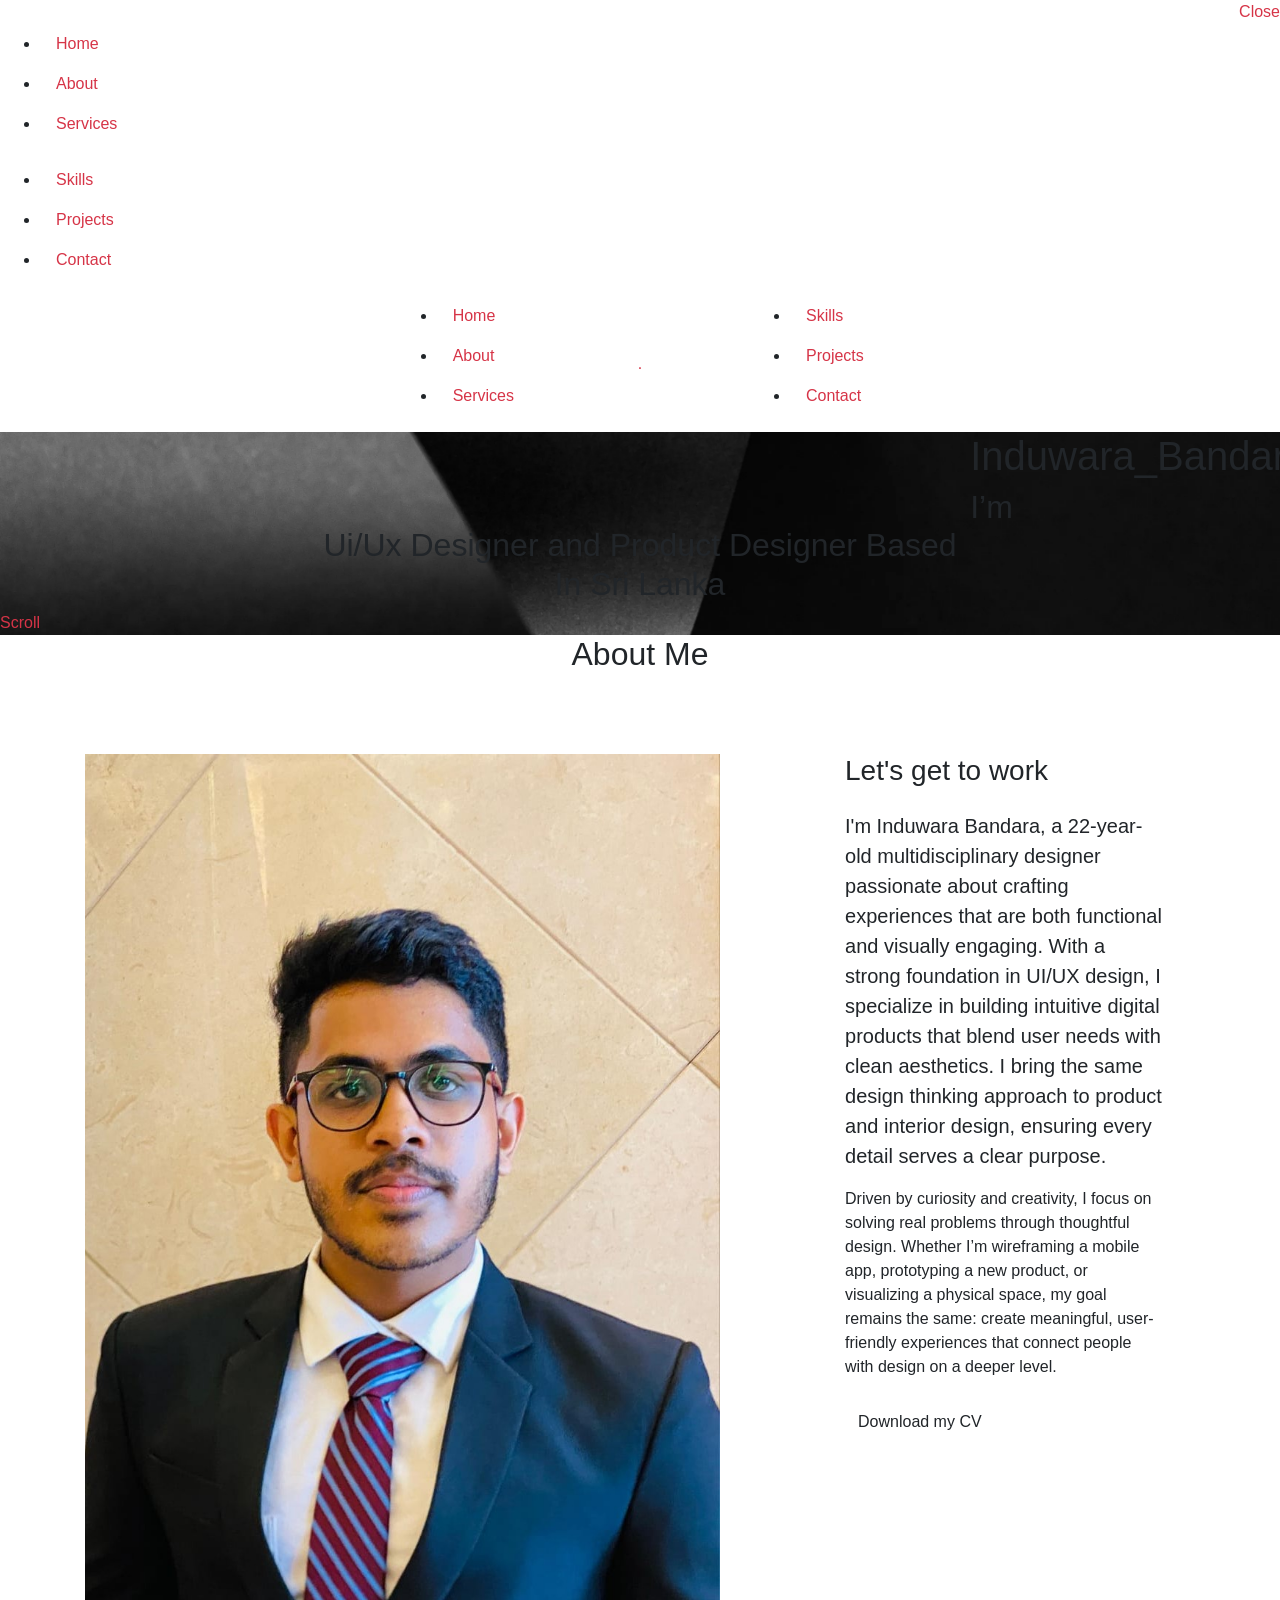
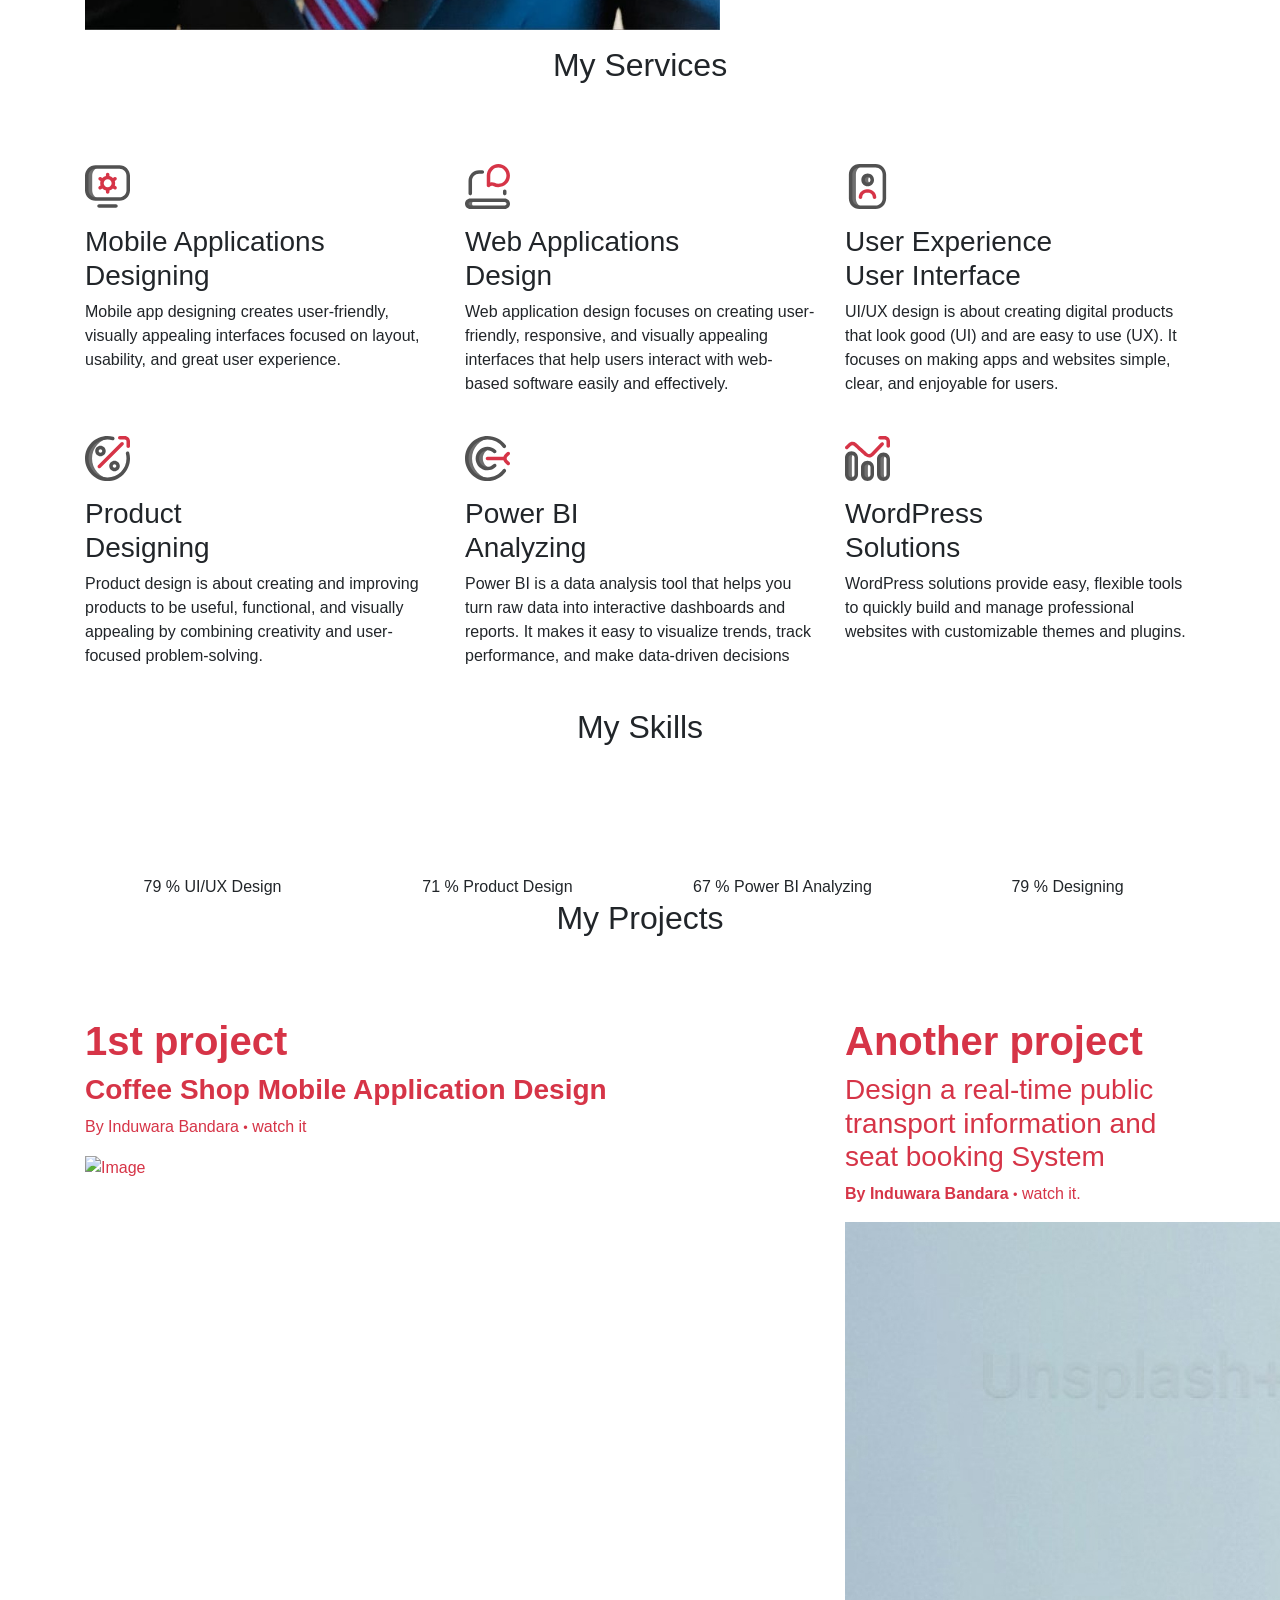
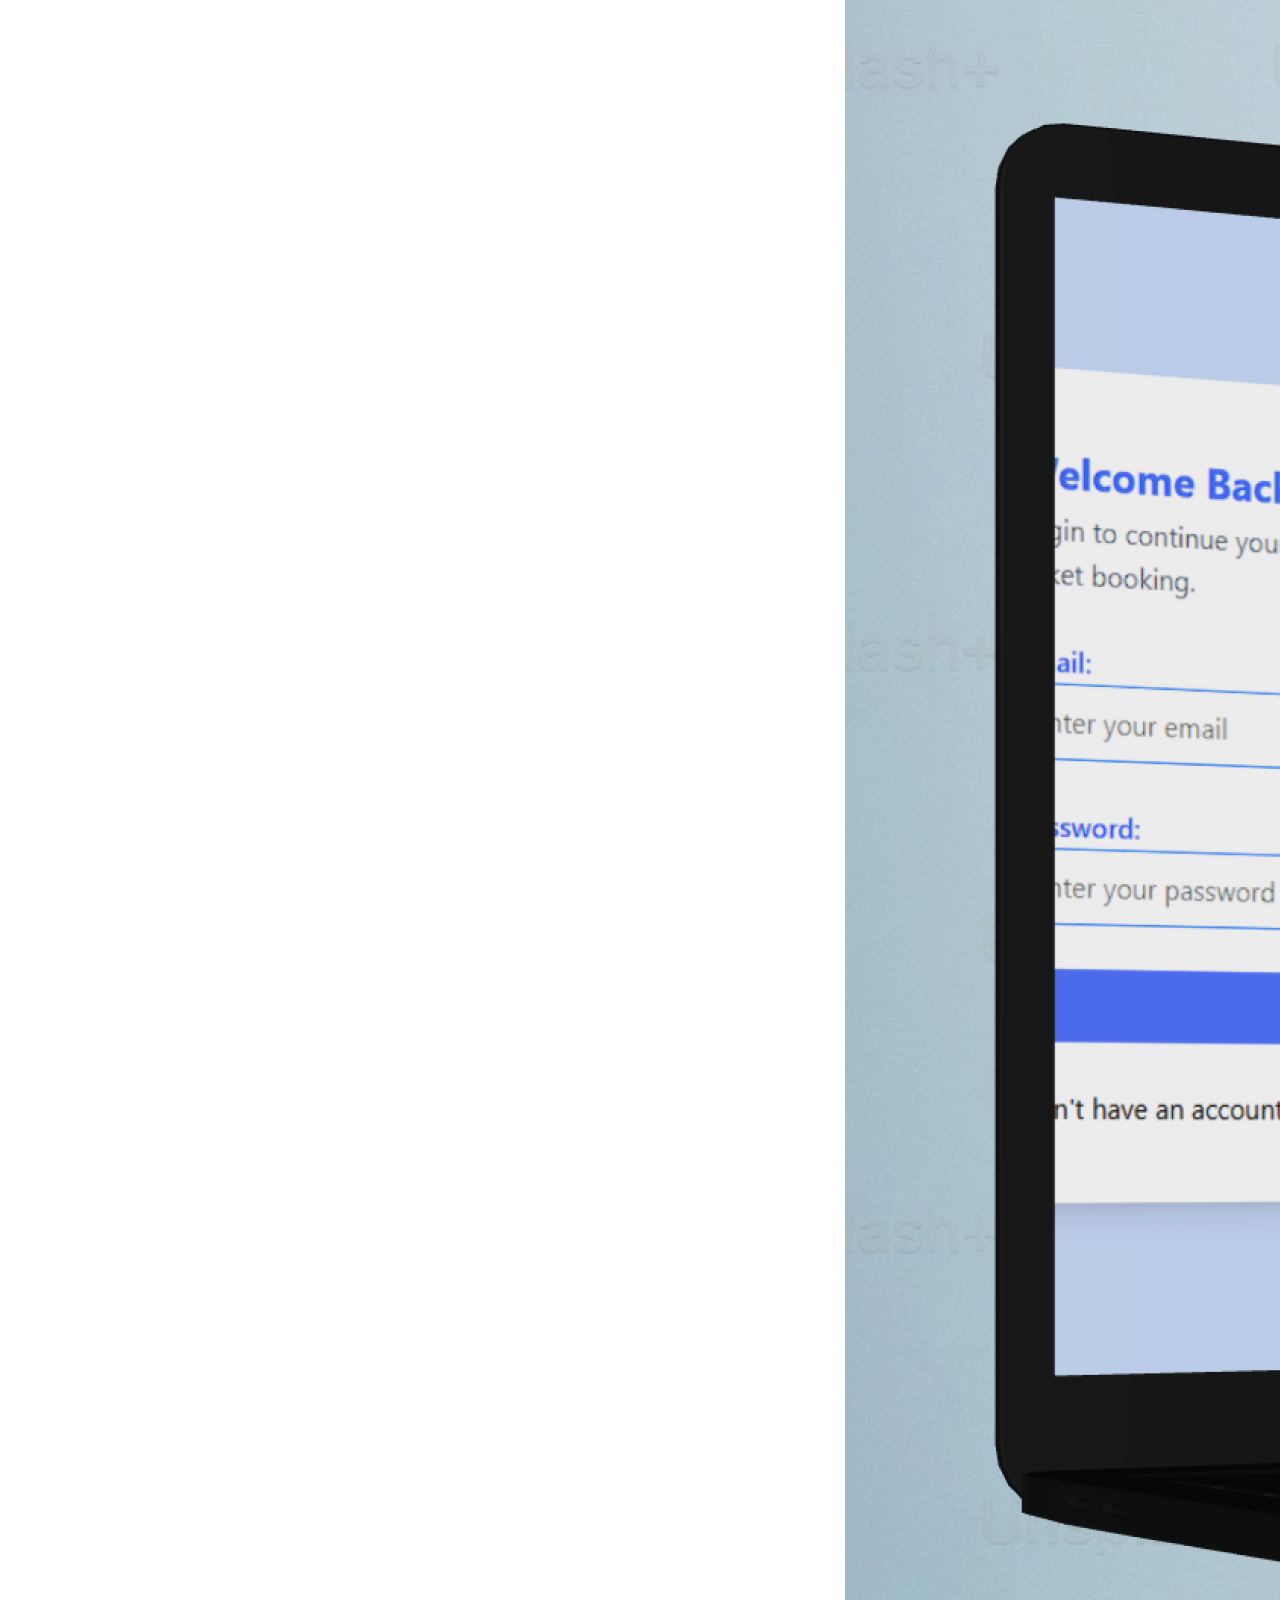
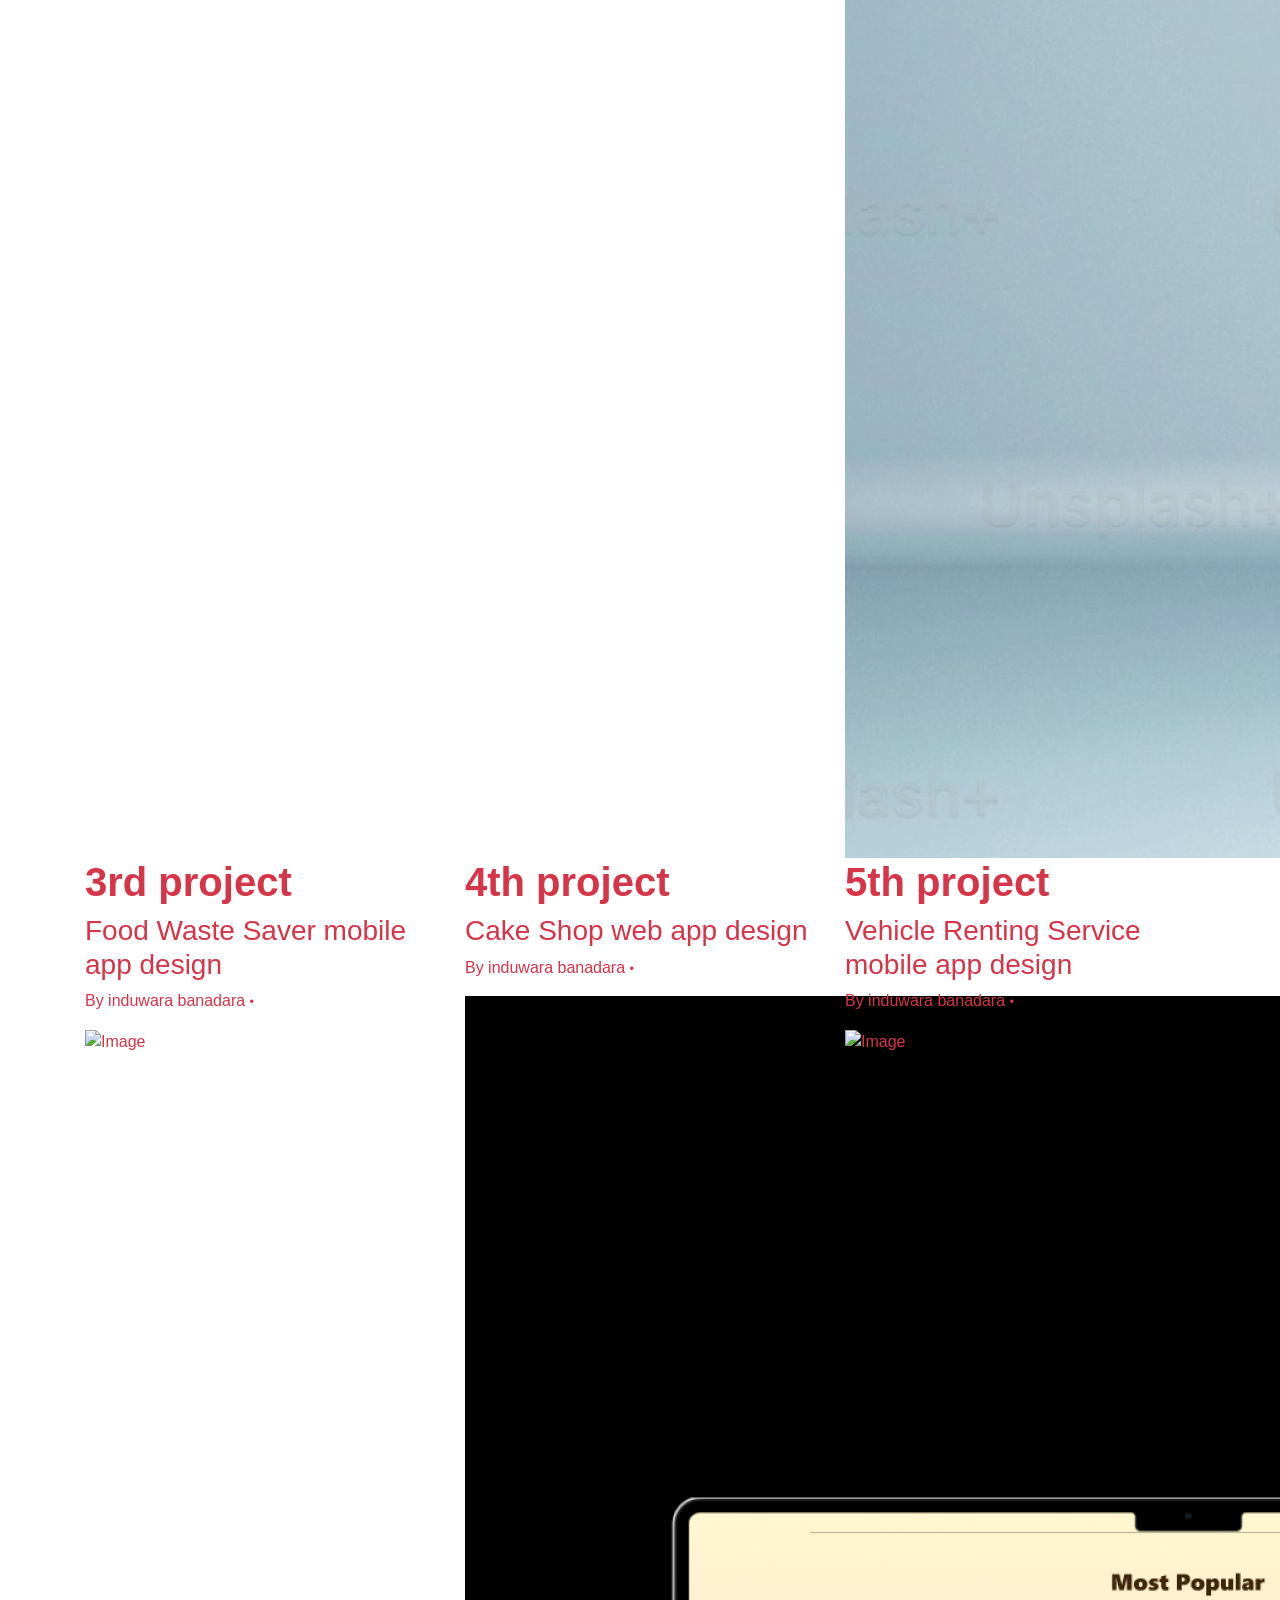
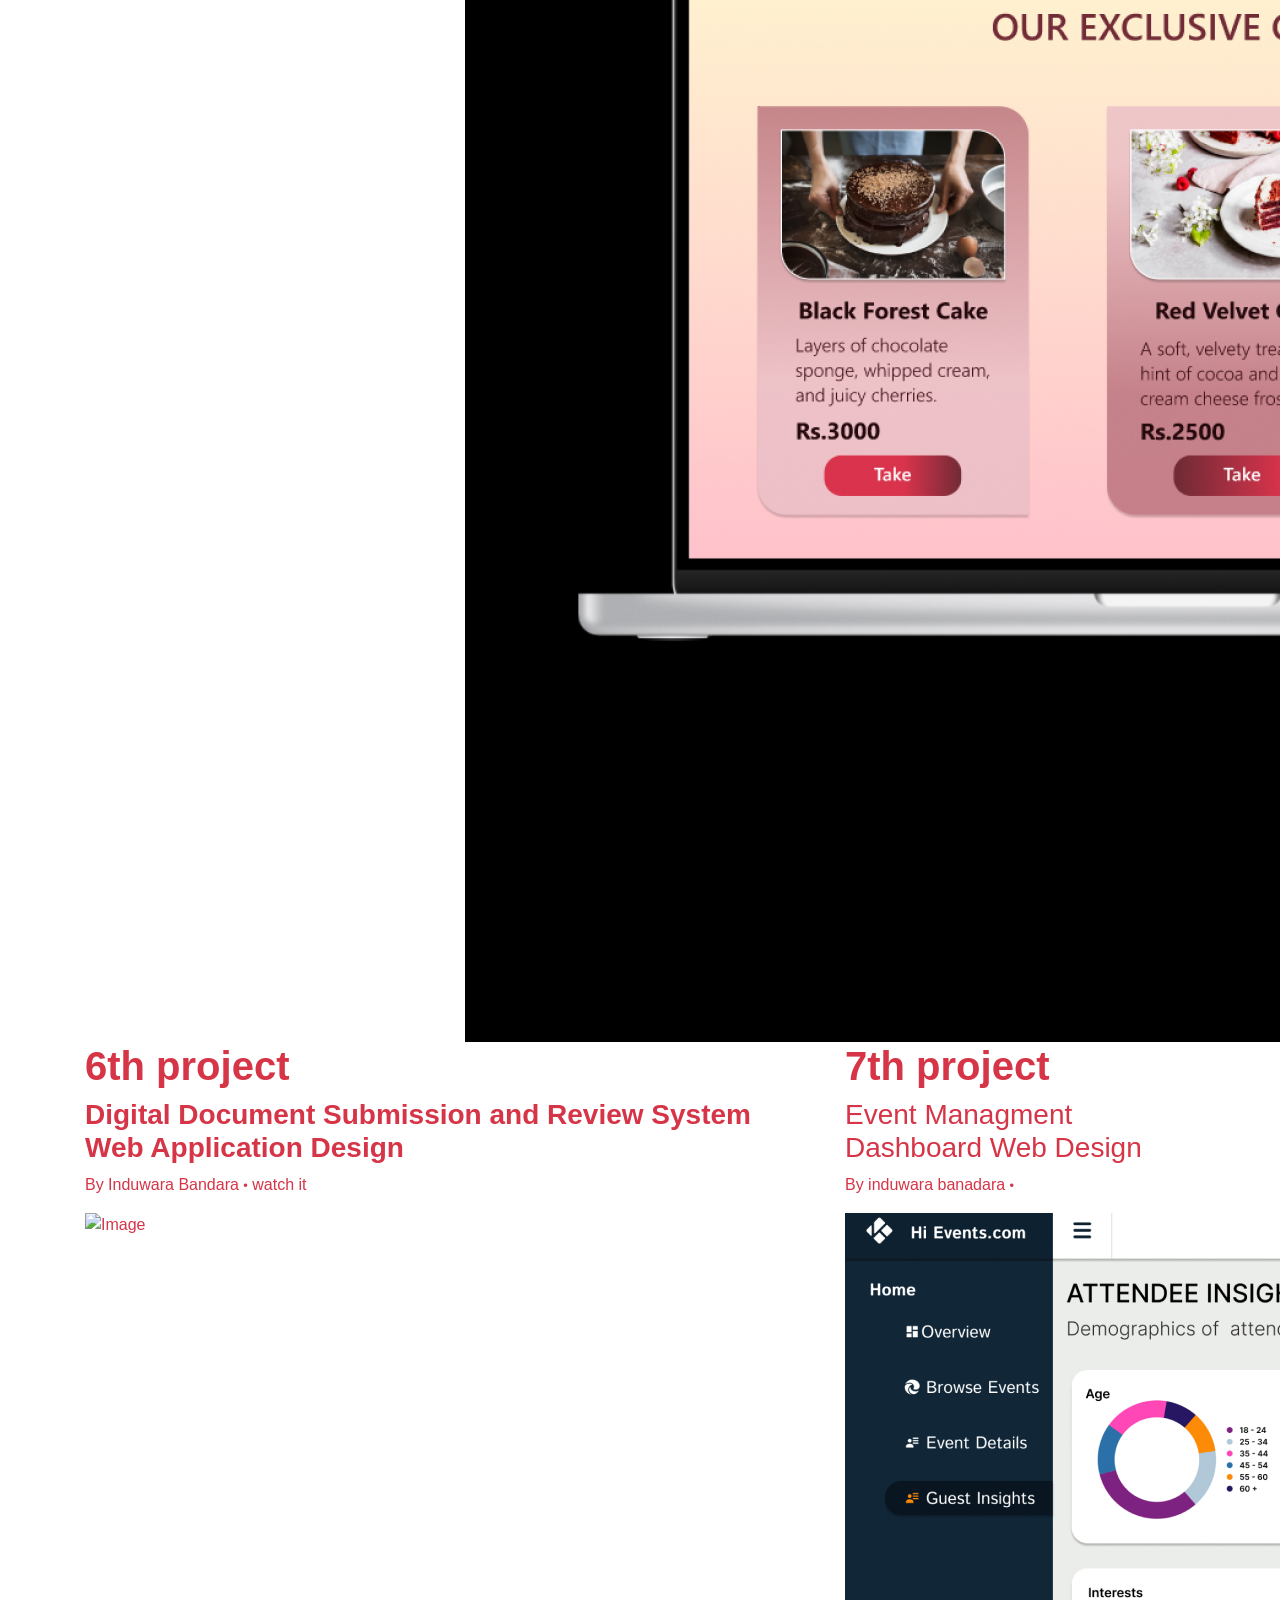
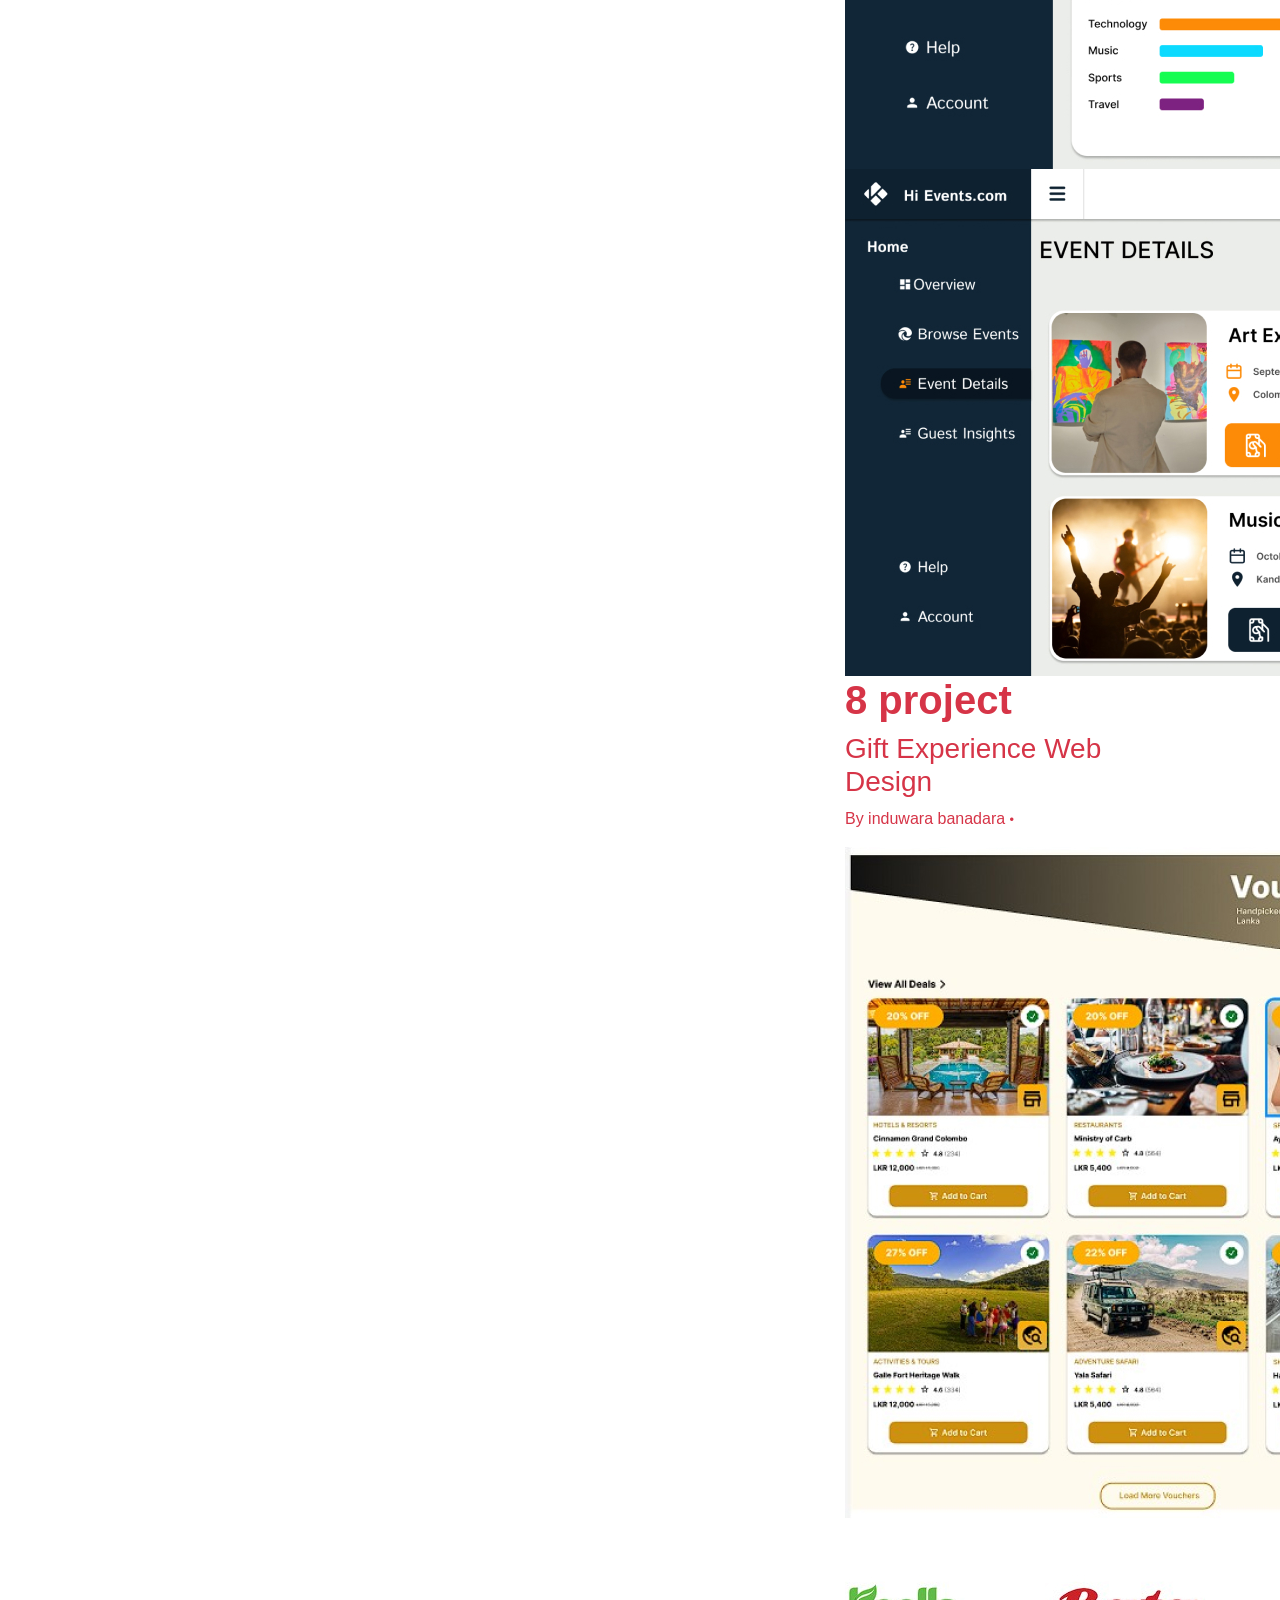
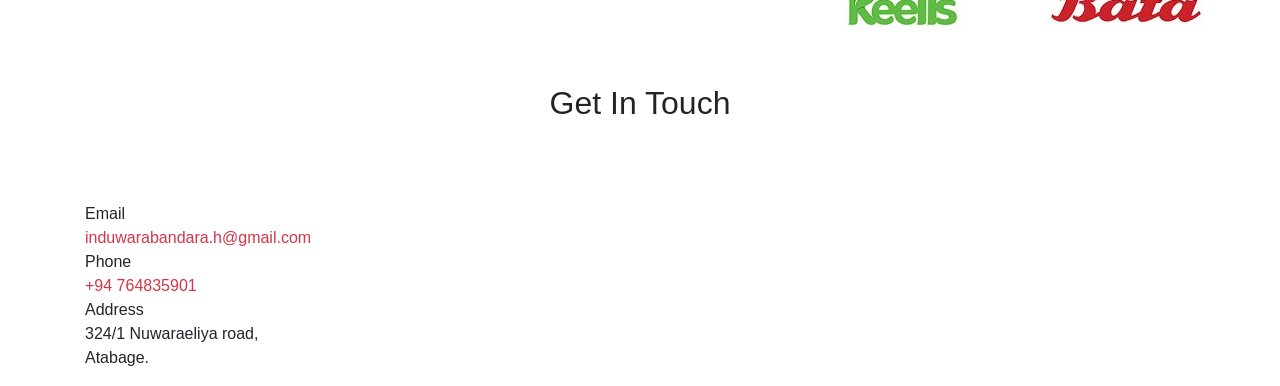
==== index.html @ e9e9aa0e "Update index.html" ====
<!doctype html>
<html lang="en">
  <head>
    <title>induwara &mdash; portfolio </title>
    <meta charset="utf-8">
    <meta name="viewport" content="width=device-width, initial-scale=1, shrink-to-fit=no">

    <meta name="description" content="">
    <meta name="keywords" content="html, css, javascript, jquery">
    <meta name="author" content="">

    <link rel="stylesheet" href="css/vendor/icomoon/style.css">
    <link rel="stylesheet" href="css/vendor/owl.carousel.min.css">
    <link rel="stylesheet" href="css/vendor/animate.min.css">
    <link rel="stylesheet" href="css/vendor/aos.css">
    <link rel="stylesheet" href="css/vendor/bootstrap.min.css">
    <link rel="stylesheet" href="css/vendor/jquery.fancybox.min.css">
    

    <!-- Theme Style -->
    <link rel="stylesheet" href="css/style.css">

  </head>
  <body data-spy="scroll" data-target=".site-nav-target" data-offset="200">

    <nav class="unslate_co--site-mobile-menu">
      <div class="close-wrap d-flex">
        <a href="#" class="d-flex ml-auto js-menu-toggle">
          <span class="close-label">Close</span>
          <div class="close-times">
            <span class="bar1"></span>
            <span class="bar2"></span>
          </div>
        </a>
      </div>
      <div class="site-mobile-inner"></div>
    </nav>


    <div class="unslate_co--site-wrap">

      <div class="unslate_co--site-inner">

        <div class="lines-wrap">
          <div class="lines-inner">
            <div class="lines"></div>
          </div>
        </div>
        <!-- END lines -->
      
      <nav class="unslate_co--site-nav site-nav-target">

        <div class="container">
        
          <div class="row align-items-center justify-content-between text-left">
            <div class="col-md-5 text-right">
              <ul class="site-nav-ul js-clone-nav text-left d-none d-lg-inline-block">
                <li class="has-children">
                  <a href="#home-section" class="nav-link">Home</a>
                  
                </li>
                
                <li><a href="#about-section" class="nav-link">About</a></li>
                <li><a href="#services-section" class="nav-link">Services</a></li>
              </ul>
            </div>
            <div class="site-logo pos-absolute">
              <a href="index.html" class="unslate_co--site-logo"><span>.</span></a>
            </div>
            <div class="col-md-5 text-right text-lg-left">
              <ul class="site-nav-ul js-clone-nav text-left d-none d-lg-inline-block">
                <li><a href="#skills-section" class="nav-link">Skills</a></li>
                <li><a href="#journal-section" class="nav-link">Projects</a></li>
                <li><a href="#contact-section" class="nav-link">Contact</a></li>
              </ul>

              <ul class="site-nav-ul-none-onepage text-right d-inline-block d-lg-none">
                <li><a href="#" class="js-menu-toggle">Menu</a></li>
              </ul>

            </div>
          </div>
        </div>

      </nav>
      <!-- END nav -->

      <div class="cover-v1 jarallax" style="background-image: url('images/back.jpg');" id="home-section">
        <div class="container">
          <div class="row align-items-center">
              
            <div class="col-md-7 mx-auto text-center">
              <h1 class="heading gsap-reveal-hero">Induwara_Bandara</h1>
              <h2 class="subheading gsap-reveal-hero">I’m Ui/Ux Designer and  Product Designer Based In Sri Lanka</h2>
            </div>

          </div>
        </div>


        <a href="#portfolio-section" class="mouse-wrap smoothscroll">
          <span class="mouse">
            <span class="scroll"></span>
          </span>
          <span class="mouse-label">Scroll</span>
        </a>

      </div>
      <!-- END .cover-v1 -->


      


      


      <div class="unslate_co--section" id="about-section">
        <div class="container">
          
          <div class="section-heading-wrap text-center mb-5">
            <h2 class="heading-h2 text-center divider"><span class="gsap-reveal">About Me</span></h2>
            <span class="gsap-reveal">
            <img src="images/divider.png" alt="divider" width="76">
            </span>
          </div>
          

          <div class="row mt-5 justify-content-between">
            <div class="col-lg-7 mb-5 mb-lg-0">
              <figure class="dotted-bg gsap-reveal-img ">
                <img src="images/about.jpg" alt="Image" class="img-fluid">
              </figure>
            </div>
            <div class="col-lg-4 pr-lg-5">
              <h3 class="mb-4 heading-h3"><span class="gsap-reveal">Let's get to work</span></h3>
              <p class="lead gsap-reveal">I'm Induwara Bandara, a 22-year-old multidisciplinary designer passionate about crafting experiences that are both functional and visually engaging. With a strong foundation in UI/UX design, I specialize in building intuitive digital products that blend user needs with clean aesthetics. I bring the same design thinking approach to product and interior design, ensuring every detail serves a clear purpose.</p>
              <p class="mb-4 gsap-reveal"> Driven by curiosity and creativity, I focus on solving real problems through thoughtful design. Whether I’m wireframing a mobile app, prototyping a new product, or visualizing a physical space, my goal remains the same: create meaningful, user-friendly experiences that connect people with design on a deeper level.

</p>
              <p class="gsap-reveal">
                       <a href="images/cvv.pdf" download class="btn btn-outline-pill btn-custom-light">Download my CV</a>
              </p>
            </div>
          </div>
        </div>
      </div>

      <div class="unslate_co--section" id="services-section">
        <div class="container">

          <div class="section-heading-wrap text-center mb-5">
            <h2 class="heading-h2 text-center divider"><span class="gsap-reveal">My Services</span></h2>
            <span class="gsap-reveal"><img src="images/divider.png" alt="divider" width="76"></span>
          </div>

          <div class="row gutter-v3">
            <div class="col-md-6 col-lg-4 mb-4">
              <div class="feature-v1" data-aos="fade-up" data-aos-delay="0">
                <div class="wrap-icon mb-3">
                  <img src="images/svg/001-options.svg" alt="Image" width="45">
                </div>
                <h3>Mobile Applications <br> Designing</h3>
                <p>Mobile app designing creates user-friendly, visually appealing interfaces focused on layout, usability, and great user experience. </p>

                              </div> 
            </div>
            <div class="col-md-6 col-lg-4 mb-4">
              <div class="feature-v1" data-aos="fade-up" data-aos-delay="100">
                <div class="wrap-icon mb-3">
                  <img src="images/svg/002-chat.svg" alt="Icon" width="45">
                </div>
                <h3>Web Applications<br> Design</h3>
                <p>Web application design focuses on creating user-friendly, responsive, and visually appealing interfaces that help users interact with web-based software easily and effectively. </p>
              </div> 
            </div>
            <div class="col-md-6 col-lg-4 mb-4">
              <div class="feature-v1" data-aos="fade-up" data-aos-delay="200">
                <div class="wrap-icon mb-3">
                  <img src="images/svg/003-contact-book.svg" alt="Image" class="img-fluid" width="45">
                </div>
                <h3>User Experience <br>User Interface</h3>
                <p>UI/UX design is about creating digital products that look good (UI) and are easy to use (UX). It focuses on making apps and websites simple, clear, and enjoyable for users. </p>
              </div> 
            </div>

            <div class="col-md-6 col-lg-4 mb-4">
              <div class="feature-v1" data-aos="fade-up" data-aos-delay="0">
                <div class="wrap-icon mb-3">
                  <img src="images/svg/004-percentage.svg" alt="Image" width="45">
                </div>
                <h3>Product <br>Designing</h3>
                <p>Product design is about creating and improving products to be useful, functional, and visually appealing by combining creativity and user-focused problem-solving. </p>
              </div> 
            </div>
            <div class="col-md-6 col-lg-4 mb-4">
              <div class="feature-v1" data-aos="fade-up" data-aos-delay="100">
                <div class="wrap-icon mb-3">
                  <img src="images/svg/006-goal.svg" alt="Image" width="45">
                </div>
                <h3>Power BI  <br>Analyzing</h3>
                <p>Power BI is a data analysis tool that helps you turn raw data into interactive dashboards and reports. It makes it easy to visualize trends, track performance, and make data-driven decisions </p>
                            </div> 
            </div>
            <div class="col-md-6 col-lg-4 mb-4">
              <div class="feature-v1" data-aos="fade-up" data-aos-delay="200">
                <div class="wrap-icon mb-3">
                  <img src="images/svg/005-line-chart.svg" alt="Image" width="45">
                </div>
                <h3>WordPress <br> Solutions</h3>
                <p>WordPress solutions provide easy, flexible tools to quickly build and manage professional websites with customizable themes and plugins. </p>
              </div> 
            </div>

          </div>
        </div>
      </div>

      <div class="unslate_co--section section-counter" id="skills-section">
        <div class="container">
          <div class="section-heading-wrap text-center mb-5">
            <h2 class="heading-h2 text-center divider"><span class="gsap-reveal">My Skills</span></h2>
            <span class="gsap-reveal"><img src="images/divider.png" alt="divider" width="76"></span>
          </div>


          <div class="row pt-5">
            <div class="col-6 col-sm-6 mb-5 mb-lg-0 col-md-6 col-lg-3" data-aos="fade-up" data-aos-delay="0">
              <div class="counter-v1 text-center">
                <span class="number-wrap">
                  <span class="number number-counter" data-number="100">0</span>
                  <span class="append-text">%</span>
                </span>
                <span class="counter-label">UI/UX Design</span>
              </div>
            </div>
            <div class="col-6 col-sm-6 mb-5 mb-lg-0 col-md-6 col-lg-3" data-aos="fade-up" data-aos-delay="100">
              <div class="counter-v1 text-center">
                <span class="number-wrap">
                  <span class="number number-counter" data-number="90">0</span>
                  <span class="append-text">%</span>
                </span>
                <span class="counter-label">Product Design</span>
              </div>
            </div>
            <div class="col-6 col-sm-6 mb-5 mb-lg-0 col-md-6 col-lg-3" data-aos="fade-up" data-aos-delay="200">
              <div class="counter-v1 text-center">
                <span class="number-wrap">
                  <span class="number number-counter" data-number="85">0</span>
                  <span class="append-text">%</span>
                </span>
                <span class="counter-label">Power BI Analyzing</span>
              </div>
            </div>
            <div class="col-6 col-sm-6 mb-5 mb-lg-0 col-md-6 col-lg-3" data-aos="fade-up" data-aos-delay="300">
              <div class="counter-v1 text-center">
                <span class="number-wrap">
                  <span class="number number-counter" data-number="100">0</span>
                  <span class="append-text">%</span>
                </span>
                <span class="counter-label">Designing</span>
              </div>
            </div>
          </div>
        </div>
      </div>
      <!-- END .counter -->



      <div class="unslate_co--section" id="journal-section">
        <div class="container">
          <div class="section-heading-wrap text-center mb-5">
            <h2 class="heading-h2 text-center divider"><span class="gsap-reveal">My Projects</span></h2>
            <span class="gsap-reveal"><img src="images/divider.png" alt="divider" width="76"></span>
          </div>

          
          <div class="row gutter-v4 align-items-stretch">
            <div class="col-sm-6 col-md-6 col-lg-8 blog-post-entry" data-aos="fade-up" data-aos-delay="0">

              <a href="portfolio-single-3.html" class="grid-item blog-item w-100 h-100">
                <div class="overlay">
                  <div class="portfolio-item-content">
                    <h1><b>1st project</b></h1>
                    <h3><b>Coffee Shop Mobile Application Design</b></h3>
                    <p class="post-meta">By Induwara Bandara <span class="small">&bullet;</span> watch it </p>
                  </div>
                </div>
                <img src="images/coffee.jpg" class="lazyload" alt="Image" />
              </a>


            </div>
            <div class="col-sm-6 col-md-6 col-lg-4 blog-post-entry" data-aos="fade-up" data-aos-delay="100">
              <a href="portfolio-single-4.html" class="grid-item blog-item w-100 h-100">
                <div class="overlay">
                  <div class="portfolio-item-content">
                    <h1><b>Another project</b></h1>
                    <h3>Design a real-time public transport information and seat booking System</h3>
                    <p class="post-meta"><b>By Induwara Bandara</b> <span class="small">&bullet;</span> watch it.</p>
                  </div>
                </div>
                <img src="images/bus.jpg" class="lazyload" alt="Image" />
              </a>
            </div>


            <div class="col-sm-6 col-md-6 col-lg-4 blog-post-entry" data-aos="fade-up" data-aos-delay="0">

              <a href="portfolio-single-2.html" class="grid-item blog-item w-100 h-100">
                <div class="overlay">
                  <div class="portfolio-item-content">
                    <h1><b>3rd project</b></h1>
                    <h3>Food Waste Saver mobile app design</h3>
                    <p class="post-meta">By induwara banadara <span class="small">&bullet;</span> </p>
                  </div>
                </div>
                <img src="images/wel.jpg" class="lazyload" alt="Image" />
              </a>


            </div>
            <div class="col-sm-6 col-md-6 col-lg-4 blog-post-entry" data-aos="fade-up" data-aos-delay="100">
              <a href="portfolio-single-1.html" class="grid-item blog-item w-100 h-100">
                <div class="overlay">
                  <div class="portfolio-item-content">
                    <h1><b>4th project</b></h1>
                    <h3>Cake Shop web app design</h3>
                    <p class="post-meta">By induwara banadara <span class="small">&bullet;</span> </p>
                  </div>
                </div>
                <img src="images/ckmain.jpg" class="lazyload" alt="Image" />
              </a>
            </div>
            <div class="col-sm-6 col-md-6 col-lg-4 blog-post-entry" data-aos="fade-up" data-aos-delay="100">
              <a href="portfolio-single-5.html" class="grid-item blog-item w-100 h-100">
                <div class="overlay">
                  <div class="portfolio-item-content">
                    <h1><b>5th project</b></h1>
                    <h3>Vehicle Renting Service mobile app design</h3>
                    <p class="post-meta">By induwara banadara <span class="small">&bullet;</span> </p>
                  </div>
                </div>
                <img src="images/v8.jpg" class="lazyload" alt="Image" />
              </a>
            </div>
            <div class="col-sm-6 col-md-6 col-lg-8 blog-post-entry" data-aos="fade-up" data-aos-delay="0">

              <a href="portfolio-single-6.html" class="grid-item blog-item w-100 h-100">
                <div class="overlay">
                  <div class="portfolio-item-content">
                    <h1><b>6th project</b></h1>
                    <h3><b>Digital Document Submission and Review System Web Application Design</b></h3>
                    <p class="post-meta">By Induwara Bandara <span class="small">&bullet;</span> watch it </p>
                  </div>
                </div>
                <img src="images/d11.jpg" class="lazyload" alt="Image" />
              </a>


            </div>
            <div class="col-sm-6 col-md-6 col-lg-4 blog-post-entry" data-aos="fade-up" data-aos-delay="100">
              <a href="portfolio-single-7.html" class="grid-item blog-item w-100 h-100">
                <div class="overlay">
                  <div class="portfolio-item-content">
                    <h1><b>7th project</b></h1>
                    <h3>Event Managment Dashboard Web Design</h3>
                    <p class="post-meta">By induwara banadara <span class="small">&bullet;</span> </p>
                  </div>
                </div>
                <img src="images/dashmain.jpg" class="lazyload" alt="Image" />
              </a>
            </div>
            <div class="col-sm-6 col-md-6 col-lg-8 blog-post-entry" data-aos="fade-up" data-aos-delay="0">

            </div>
            <div class="col-sm-6 col-md-6 col-lg-4 blog-post-entry" data-aos="fade-up" data-aos-delay="100">
              <a href="portfolio-single-8.html" class="grid-item blog-item w-100 h-100">
                <div class="overlay">
                  <div class="portfolio-item-content">
                    <h1><b>8 project</b></h1>
                    <h3>Gift Experience Web Design</h3>
                    <p class="post-meta">By induwara banadara <span class="small">&bullet;</span> </p>
                  </div>
                </div>
                <img src="images/gift.jpg" class="lazyload" alt="Image" />
              </a>
            </div>
            <div class="col-sm-6 col-md-6 col-lg-8 blog-post-entry" data-aos="fade-up" data-aos-delay="0">
              
            </div>

        </div>
      </div>
      <!-- END blog posts -->


      <div class="unslate_co--section" id="contact-section">
        <div class="container">
          <div class="section-heading-wrap text-center mb-5">
            <h2 class="heading-h2 text-center divider"><span class="gsap-reveal">Get In Touch</span></h2>
            <span class="gsap-reveal"><img src="images/divider.png" alt="divider" width="76"></span>
          </div>


          <div class="row justify-content-between">
            
     

            <div class="col-md-4">
              <div class="contact-info-v1">
                <div class="gsap-reveal d-block">
                  <span class="d-block contact-info-label">Email</span>
                  <a href="#" class="contact-info-val">induwarabandara.h@gmail.com</a>
                </div>
                <div class="gsap-reveal d-block">
                  <span class="d-block contact-info-label">Phone</span>
                  <a href="#" class="contact-info-val">+94 764835901</a>
                </div>
                <div class="gsap-reveal d-block">
                  <span class="d-block contact-info-label">Address</span>
                  <address class="contact-info-val">324/1 Nuwaraeliya road, <br> Atabage.</address>
                </div>
              </div>
            </div>

          </div>
        </div>
      </div>
      </div> <!-- END .unslate_co-site-inner -->

      

      
    </div>

    
    <!-- Loader -->
  <div id="unslate_co--overlayer"></div>
  <div class="site-loader-wrap">
    <div class="site-loader"></div>
  </div>

  <script src="js/scripts-dist.js"></script>
  <script src="js/main.js"></script>

  </body>
</html>
---- css/vendor/icomoon/style.css ----
@font-face {
  font-family: 'icomoon';
  src:  url('fonts/icomoon.eot?10si43');
  src:  url('fonts/icomoon.eot?10si43#iefix') format('embedded-opentype'),
    url('fonts/icomoon.ttf?10si43') format('truetype'),
    url('fonts/icomoon.woff?10si43') format('woff'),
    url('fonts/icomoon.svg?10si43#icomoon') format('svg');
  font-weight: normal;
  font-style: normal;
}

[class^="icon-"], [class*=" icon-"] {
  /* use !important to prevent issues with browser extensions that change fonts */
  font-family: 'icomoon' !important;
  speak: none;
  font-style: normal;
  font-weight: normal;
  font-variant: normal;
  text-transform: none;
  line-height: 1;

  /* Better Font Rendering =========== */
  -webkit-font-smoothing: antialiased;
  -moz-osx-font-smoothing: grayscale;
}

.icon-asterisk:before {
  content: "\f069";
}
.icon-plus:before {
  content: "\f067";
}
.icon-question:before {
  content: "\f128";
}
.icon-minus:before {
  content: "\f068";
}
.icon-glass:before {
  content: "\f000";
}
.icon-music:before {
  content: "\f001";
}
.icon-search:before {
  content: "\f002";
}
.icon-envelope-o:before {
  content: "\f003";
}
.icon-heart:before {
  content: "\f004";
}
.icon-star:before {
  content: "\f005";
}
.icon-star-o:before {
  content: "\f006";
}
.icon-user:before {
  content: "\f007";
}
.icon-film:before {
  content: "\f008";
}
.icon-th-large:before {
  content: "\f009";
}
.icon-th:before {
  content: "\f00a";
}
.icon-th-list:before {
  content: "\f00b";
}
.icon-check:before {
  content: "\f00c";
}
.icon-close:before {
  content: "\f00d";
}
.icon-remove:before {
  content: "\f00d";
}
.icon-times:before {
  content: "\f00d";
}
.icon-search-plus:before {
  content: "\f00e";
}
.icon-search-minus:before {
  content: "\f010";
}
.icon-power-off:before {
  content: "\f011";
}
.icon-signal:before {
  content: "\f012";
}
.icon-cog:before {
  content: "\f013";
}
.icon-gear:before {
  content: "\f013";
}
.icon-trash-o:before {
  content: "\f014";
}
.icon-home:before {
  content: "\f015";
}
.icon-file-o:before {
  content: "\f016";
}
.icon-clock-o:before {
  content: "\f017";
}
.icon-road:before {
  content: "\f018";
}
.icon-download:before {
  content: "\f019";
}
.icon-arrow-circle-o-down:before {
  content: "\f01a";
}
.icon-arrow-circle-o-up:before {
  content: "\f01b";
}
.icon-inbox:before {
  content: "\f01c";
}
.icon-play-circle-o:before {
  content: "\f01d";
}
.icon-repeat:before {
  content: "\f01e";
}
.icon-rotate-right:before {
  content: "\f01e";
}
.icon-refresh:before {
  content: "\f021";
}
.icon-list-alt:before {
  content: "\f022";
}
.icon-lock:before {
  content: "\f023";
}
.icon-flag:before {
  content: "\f024";
}
.icon-headphones:before {
  content: "\f025";
}
.icon-volume-off:before {
  content: "\f026";
}
.icon-volume-down:before {
  content: "\f027";
}
.icon-volume-up:before {
  content: "\f028";
}
.icon-qrcode:before {
  content: "\f029";
}
.icon-barcode:before {
  content: "\f02a";
}
.icon-tag:before {
  content: "\f02b";
}
.icon-tags:before {
  content: "\f02c";
}
.icon-book:before {
  content: "\f02d";
}
.icon-bookmark:before {
  content: "\f02e";
}
.icon-print:before {
  content: "\f02f";
}
.icon-camera:before {
  content: "\f030";
}
.icon-font:before {
  content: "\f031";
}
.icon-bold:before {
  content: "\f032";
}
.icon-italic:before {
  content: "\f033";
}
.icon-text-height:before {
  content: "\f034";
}
.icon-text-width:before {
  content: "\f035";
}
.icon-align-left:before {
  content: "\f036";
}
.icon-align-center:before {
  content: "\f037";
}
.icon-align-right:before {
  content: "\f038";
}
.icon-align-justify:before {
  content: "\f039";
}
.icon-list:before {
  content: "\f03a";
}
.icon-dedent:before {
  content: "\f03b";
}
.icon-outdent:before {
  content: "\f03b";
}
.icon-indent:before {
  content: "\f03c";
}
.icon-video-camera:before {
  content: "\f03d";
}
.icon-image:before {
  content: "\f03e";
}
.icon-photo:before {
  content: "\f03e";
}
.icon-picture-o:before {
  content: "\f03e";
}
.icon-pencil:before {
  content: "\f040";
}
.icon-map-marker:before {
  content: "\f041";
}
.icon-adjust:before {
  content: "\f042";
}
.icon-tint:before {
  content: "\f043";
}
.icon-edit:before {
  content: "\f044";
}
.icon-pencil-square-o:before {
  content: "\f044";
}
.icon-share-square-o:before {
  content: "\f045";
}
.icon-check-square-o:before {
  content: "\f046";
}
.icon-arrows:before {
  content: "\f047";
}
.icon-step-backward:before {
  content: "\f048";
}
.icon-fast-backward:before {
  content: "\f049";
}
.icon-backward:before {
  content: "\f04a";
}
.icon-play:before {
  content: "\f04b";
}
.icon-pause:before {
  content: "\f04c";
}
.icon-stop:before {
  content: "\f04d";
}
.icon-forward:before {
  content: "\f04e";
}
.icon-fast-forward:before {
  content: "\f050";
}
.icon-step-forward:before {
  content: "\f051";
}
.icon-eject:before {
  content: "\f052";
}
.icon-chevron-left:before {
  content: "\f053";
}
.icon-chevron-right:before {
  content: "\f054";
}
.icon-plus-circle:before {
  content: "\f055";
}
.icon-minus-circle:before {
  content: "\f056";
}
.icon-times-circle:before {
  content: "\f057";
}
.icon-check-circle:before {
  content: "\f058";
}
.icon-question-circle:before {
  content: "\f059";
}
.icon-info-circle:before {
  content: "\f05a";
}
.icon-crosshairs:before {
  content: "\f05b";
}
.icon-times-circle-o:before {
  content: "\f05c";
}
.icon-check-circle-o:before {
  content: "\f05d";
}
.icon-ban:before {
  content: "\f05e";
}
.icon-arrow-left:before {
  content: "\f060";
}
.icon-arrow-right:before {
  content: "\f061";
}
.icon-arrow-up:before {
  content: "\f062";
}
.icon-arrow-down:before {
  content: "\f063";
}
.icon-mail-forward:before {
  content: "\f064";
}
.icon-share:before {
  content: "\f064";
}
.icon-expand:before {
  content: "\f065";
}
.icon-compress:before {
  content: "\f066";
}
.icon-exclamation-circle:before {
  content: "\f06a";
}
.icon-gift:before {
  content: "\f06b";
}
.icon-leaf:before {
  content: "\f06c";
}
.icon-fire:before {
  content: "\f06d";
}
.icon-eye:before {
  content: "\f06e";
}
.icon-eye-slash:before {
  content: "\f070";
}
.icon-exclamation-triangle:before {
  content: "\f071";
}
.icon-warning:before {
  content: "\f071";
}
.icon-plane:before {
  content: "\f072";
}
.icon-calendar:before {
  content: "\f073";
}
.icon-random:before {
  content: "\f074";
}
.icon-comment:before {
  content: "\f075";
}
.icon-magnet:before {
  content: "\f076";
}
.icon-chevron-up:before {
  content: "\f077";
}
.icon-chevron-down:before {
  content: "\f078";
}
.icon-retweet:before {
  content: "\f079";
}
.icon-shopping-cart:before {
  content: "\f07a";
}
.icon-folder:before {
  content: "\f07b";
}
.icon-folder-open:before {
  content: "\f07c";
}
.icon-arrows-v:before {
  content: "\f07d";
}
.icon-arrows-h:before {
  content: "\f07e";
}
.icon-bar-chart:before {
  content: "\f080";
}
.icon-bar-chart-o:before {
  content: "\f080";
}
.icon-twitter-square:before {
  content: "\f081";
}
.icon-facebook-square:before {
  content: "\f082";
}
.icon-camera-retro:before {
  content: "\f083";
}
.icon-key:before {
  content: "\f084";
}
.icon-cogs:before {
  content: "\f085";
}
.icon-gears:before {
  content: "\f085";
}
.icon-comments:before {
  content: "\f086";
}
.icon-thumbs-o-up:before {
  content: "\f087";
}
.icon-thumbs-o-down:before {
  content: "\f088";
}
.icon-star-half:before {
  content: "\f089";
}
.icon-heart-o:before {
  content: "\f08a";
}
.icon-sign-out:before {
  content: "\f08b";
}
.icon-linkedin-square:before {
  content: "\f08c";
}
.icon-thumb-tack:before {
  content: "\f08d";
}
.icon-external-link:before {
  content: "\f08e";
}
.icon-sign-in:before {
  content: "\f090";
}
.icon-trophy:before {
  content: "\f091";
}
.icon-github-square:before {
  content: "\f092";
}
.icon-upload:before {
  content: "\f093";
}
.icon-lemon-o:before {
  content: "\f094";
}
.icon-phone:before {
  content: "\f095";
}
.icon-square-o:before {
  content: "\f096";
}
.icon-bookmark-o:before {
  content: "\f097";
}
.icon-phone-square:before {
  content: "\f098";
}
.icon-twitter:before {
  content: "\f099";
}
.icon-facebook:before {
  content: "\f09a";
}
.icon-facebook-f:before {
  content: "\f09a";
}
.icon-github:before {
  content: "\f09b";
}
.icon-unlock:before {
  content: "\f09c";
}
.icon-credit-card:before {
  content: "\f09d";
}
.icon-feed:before {
  content: "\f09e";
}
.icon-rss:before {
  content: "\f09e";
}
.icon-hdd-o:before {
  content: "\f0a0";
}
.icon-bullhorn:before {
  content: "\f0a1";
}
.icon-bell-o:before {
  content: "\f0a2";
}
.icon-certificate:before {
  content: "\f0a3";
}
.icon-hand-o-right:before {
  content: "\f0a4";
}
.icon-hand-o-left:before {
  content: "\f0a5";
}
.icon-hand-o-up:before {
  content: "\f0a6";
}
.icon-hand-o-down:before {
  content: "\f0a7";
}
.icon-arrow-circle-left:before {
  content: "\f0a8";
}
.icon-arrow-circle-right:before {
  content: "\f0a9";
}
.icon-arrow-circle-up:before {
  content: "\f0aa";
}
.icon-arrow-circle-down:before {
  content: "\f0ab";
}
.icon-globe:before {
  content: "\f0ac";
}
.icon-wrench:before {
  content: "\f0ad";
}
.icon-tasks:before {
  content: "\f0ae";
}
.icon-filter:before {
  content: "\f0b0";
}
.icon-briefcase:before {
  content: "\f0b1";
}
.icon-arrows-alt:before {
  content: "\f0b2";
}
.icon-group:before {
  content: "\f0c0";
}
.icon-users:before {
  content: "\f0c0";
}
.icon-chain:before {
  content: "\f0c1";
}
.icon-link:before {
  content: "\f0c1";
}
.icon-cloud:before {
  content: "\f0c2";
}
.icon-flask:before {
  content: "\f0c3";
}
.icon-cut:before {
  content: "\f0c4";
}
.icon-scissors:before {
  content: "\f0c4";
}
.icon-copy:before {
  content: "\f0c5";
}
.icon-files-o:before {
  content: "\f0c5";
}
.icon-paperclip:before {
  content: "\f0c6";
}
.icon-floppy-o:before {
  content: "\f0c7";
}
.icon-save:before {
  content: "\f0c7";
}
.icon-square:before {
  content: "\f0c8";
}
.icon-bars:before {
  content: "\f0c9";
}
.icon-navicon:before {
  content: "\f0c9";
}
.icon-reorder:before {
  content: "\f0c9";
}
.icon-list-ul:before {
  content: "\f0ca";
}
.icon-list-ol:before {
  content: "\f0cb";
}
.icon-strikethrough:before {
  content: "\f0cc";
}
.icon-underline:before {
  content: "\f0cd";
}
.icon-table:before {
  content: "\f0ce";
}
.icon-magic:before {
  content: "\f0d0";
}
.icon-truck:before {
  content: "\f0d1";
}
.icon-pinterest:before {
  content: "\f0d2";
}
.icon-pinterest-square:before {
  content: "\f0d3";
}
.icon-google-plus-square:before {
  content: "\f0d4";
}
.icon-google-plus:before {
  content: "\f0d5";
}
.icon-money:before {
  content: "\f0d6";
}
.icon-caret-down:before {
  content: "\f0d7";
}
.icon-caret-up:before {
  content: "\f0d8";
}
.icon-caret-left:before {
  content: "\f0d9";
}
.icon-caret-right:before {
  content: "\f0da";
}
.icon-columns:before {
  content: "\f0db";
}
.icon-sort:before {
  content: "\f0dc";
}
.icon-unsorted:before {
  content: "\f0dc";
}
.icon-sort-desc:before {
  content: "\f0dd";
}
.icon-sort-down:before {
  content: "\f0dd";
}
.icon-sort-asc:before {
  content: "\f0de";
}
.icon-sort-up:before {
  content: "\f0de";
}
.icon-envelope:before {
  content: "\f0e0";
}
.icon-linkedin:before {
  content: "\f0e1";
}
.icon-rotate-left:before {
  content: "\f0e2";
}
.icon-undo:before {
  content: "\f0e2";
}
.icon-gavel:before {
  content: "\f0e3";
}
.icon-legal:before {
  content: "\f0e3";
}
.icon-dashboard:before {
  content: "\f0e4";
}
.icon-tachometer:before {
  content: "\f0e4";
}
.icon-comment-o:before {
  content: "\f0e5";
}
.icon-comments-o:before {
  content: "\f0e6";
}
.icon-bolt:before {
  content: "\f0e7";
}
.icon-flash:before {
  content: "\f0e7";
}
.icon-sitemap:before {
  content: "\f0e8";
}
.icon-umbrella:before {
  content: "\f0e9";
}
.icon-clipboard:before {
  content: "\f0ea";
}
.icon-paste:before {
  content: "\f0ea";
}
.icon-lightbulb-o:before {
  content: "\f0eb";
}
.icon-exchange:before {
  content: "\f0ec";
}
.icon-cloud-download:before {
  content: "\f0ed";
}
.icon-cloud-upload:before {
  content: "\f0ee";
}
.icon-user-md:before {
  content: "\f0f0";
}
.icon-stethoscope:before {
  content: "\f0f1";
}
.icon-suitcase:before {
  content: "\f0f2";
}
.icon-bell:before {
  content: "\f0f3";
}
.icon-coffee:before {
  content: "\f0f4";
}
.icon-cutlery:before {
  content: "\f0f5";
}
.icon-file-text-o:before {
  content: "\f0f6";
}
.icon-building-o:before {
  content: "\f0f7";
}
.icon-hospital-o:before {
  content: "\f0f8";
}
.icon-ambulance:before {
  content: "\f0f9";
}
.icon-medkit:before {
  content: "\f0fa";
}
.icon-fighter-jet:before {
  content: "\f0fb";
}
.icon-beer:before {
  content: "\f0fc";
}
.icon-h-square:before {
  content: "\f0fd";
}
.icon-plus-square:before {
  content: "\f0fe";
}
.icon-angle-double-left:before {
  content: "\f100";
}
.icon-angle-double-right:before {
  content: "\f101";
}
.icon-angle-double-up:before {
  content: "\f102";
}
.icon-angle-double-down:before {
  content: "\f103";
}
.icon-angle-left:before {
  content: "\f104";
}
.icon-angle-right:before {
  content: "\f105";
}
.icon-angle-up:before {
  content: "\f106";
}
.icon-angle-down:before {
  content: "\f107";
}
.icon-desktop:before {
  content: "\f108";
}
.icon-laptop:before {
  content: "\f109";
}
.icon-tablet:before {
  content: "\f10a";
}
.icon-mobile:before {
  content: "\f10b";
}
.icon-mobile-phone:before {
  content: "\f10b";
}
.icon-circle-o:before {
  content: "\f10c";
}
.icon-quote-left:before {
  content: "\f10d";
}
.icon-quote-right:before {
  content: "\f10e";
}
.icon-spinner:before {
  content: "\f110";
}
.icon-circle:before {
  content: "\f111";
}
.icon-mail-reply:before {
  content: "\f112";
}
.icon-reply:before {
  content: "\f112";
}
.icon-github-alt:before {
  content: "\f113";
}
.icon-folder-o:before {
  content: "\f114";
}
.icon-folder-open-o:before {
  content: "\f115";
}
.icon-smile-o:before {
  content: "\f118";
}
.icon-frown-o:before {
  content: "\f119";
}
.icon-meh-o:before {
  content: "\f11a";
}
.icon-gamepad:before {
  content: "\f11b";
}
.icon-keyboard-o:before {
  content: "\f11c";
}
.icon-flag-o:before {
  content: "\f11d";
}
.icon-flag-checkered:before {
  content: "\f11e";
}
.icon-terminal:before {
  content: "\f120";
}
.icon-code:before {
  content: "\f121";
}
.icon-mail-reply-all:before {
  content: "\f122";
}
.icon-reply-all:before {
  content: "\f122";
}
.icon-star-half-empty:before {
  content: "\f123";
}
.icon-star-half-full:before {
  content: "\f123";
}
.icon-star-half-o:before {
  content: "\f123";
}
.icon-location-arrow:before {
  content: "\f124";
}
.icon-crop:before {
  content: "\f125";
}
.icon-code-fork:before {
  content: "\f126";
}
.icon-chain-broken:before {
  content: "\f127";
}
.icon-unlink:before {
  content: "\f127";
}
.icon-info:before {
  content: "\f129";
}
.icon-exclamation:before {
  content: "\f12a";
}
.icon-superscript:before {
  content: "\f12b";
}
.icon-subscript:before {
  content: "\f12c";
}
.icon-eraser:before {
  content: "\f12d";
}
.icon-puzzle-piece:before {
  content: "\f12e";
}
.icon-microphone:before {
  content: "\f130";
}
.icon-microphone-slash:before {
  content: "\f131";
}
.icon-shield:before {
  content: "\f132";
}
.icon-calendar-o:before {
  content: "\f133";
}
.icon-fire-extinguisher:before {
  content: "\f134";
}
.icon-rocket:before {
  content: "\f135";
}
.icon-maxcdn:before {
  content: "\f136";
}
.icon-chevron-circle-left:before {
  content: "\f137";
}
.icon-chevron-circle-right:before {
  content: "\f138";
}
.icon-chevron-circle-up:before {
  content: "\f139";
}
.icon-chevron-circle-down:before {
  content: "\f13a";
}
.icon-html5:before {
  content: "\f13b";
}
.icon-css3:before {
  content: "\f13c";
}
.icon-anchor:before {
  content: "\f13d";
}
.icon-unlock-alt:before {
  content: "\f13e";
}
.icon-bullseye:before {
  content: "\f140";
}
.icon-ellipsis-h:before {
  content: "\f141";
}
.icon-ellipsis-v:before {
  content: "\f142";
}
.icon-rss-square:before {
  content: "\f143";
}
.icon-play-circle:before {
  content: "\f144";
}
.icon-ticket:before {
  content: "\f145";
}
.icon-minus-square:before {
  content: "\f146";
}
.icon-minus-square-o:before {
  content: "\f147";
}
.icon-level-up:before {
  content: "\f148";
}
.icon-level-down:before {
  content: "\f149";
}
.icon-check-square:before {
  content: "\f14a";
}
.icon-pencil-square:before {
  content: "\f14b";
}
.icon-external-link-square:before {
  content: "\f14c";
}
.icon-share-square:before {
  content: "\f14d";
}
.icon-compass:before {
  content: "\f14e";
}
.icon-caret-square-o-down:before {
  content: "\f150";
}
.icon-toggle-down:before {
  content: "\f150";
}
.icon-caret-square-o-up:before {
  content: "\f151";
}
.icon-toggle-up:before {
  content: "\f151";
}
.icon-caret-square-o-right:before {
  content: "\f152";
}
.icon-toggle-right:before {
  content: "\f152";
}
.icon-eur:before {
  content: "\f153";
}
.icon-euro:before {
  content: "\f153";
}
.icon-gbp:before {
  content: "\f154";
}
.icon-dollar:before {
  content: "\f155";
}
.icon-usd:before {
  content: "\f155";
}
.icon-inr:before {
  content: "\f156";
}
.icon-rupee:before {
  content: "\f156";
}
.icon-cny:before {
  content: "\f157";
}
.icon-jpy:before {
  content: "\f157";
}
.icon-rmb:before {
  content: "\f157";
}
.icon-yen:before {
  content: "\f157";
}
.icon-rouble:before {
  content: "\f158";
}
.icon-rub:before {
  content: "\f158";
}
.icon-ruble:before {
  content: "\f158";
}
.icon-krw:before {
  content: "\f159";
}
.icon-won:before {
  content: "\f159";
}
.icon-bitcoin:before {
  content: "\f15a";
}
.icon-btc:before {
  content: "\f15a";
}
.icon-file:before {
  content: "\f15b";
}
.icon-file-text:before {
  content: "\f15c";
}
.icon-sort-alpha-asc:before {
  content: "\f15d";
}
.icon-sort-alpha-desc:before {
  content: "\f15e";
}
.icon-sort-amount-asc:before {
  content: "\f160";
}
.icon-sort-amount-desc:before {
  content: "\f161";
}
.icon-sort-numeric-asc:before {
  content: "\f162";
}
.icon-sort-numeric-desc:before {
  content: "\f163";
}
.icon-thumbs-up:before {
  content: "\f164";
}
.icon-thumbs-down:before {
  content: "\f165";
}
.icon-youtube-square:before {
  content: "\f166";
}
.icon-youtube:before {
  content: "\f167";
}
.icon-xing:before {
  content: "\f168";
}
.icon-xing-square:before {
  content: "\f169";
}
.icon-youtube-play:before {
  content: "\f16a";
}
.icon-dropbox:before {
  content: "\f16b";
}
.icon-stack-overflow:before {
  content: "\f16c";
}
.icon-instagram:before {
  content: "\f16d";
}
.icon-flickr:before {
  content: "\f16e";
}
.icon-adn:before {
  content: "\f170";
}
.icon-bitbucket:before {
  content: "\f171";
}
.icon-bitbucket-square:before {
  content: "\f172";
}
.icon-tumblr:before {
  content: "\f173";
}
.icon-tumblr-square:before {
  content: "\f174";
}
.icon-long-arrow-down:before {
  content: "\f175";
}
.icon-long-arrow-up:before {
  content: "\f176";
}
.icon-long-arrow-left:before {
  content: "\f177";
}
.icon-long-arrow-right:before {
  content: "\f178";
}
.icon-apple:before {
  content: "\f179";
}
.icon-windows:before {
  content: "\f17a";
}
.icon-android:before {
  content: "\f17b";
}
.icon-linux:before {
  content: "\f17c";
}
.icon-dribbble:before {
  content: "\f17d";
}
.icon-skype:before {
  content: "\f17e";
}
.icon-foursquare:before {
  content: "\f180";
}
.icon-trello:before {
  content: "\f181";
}
.icon-female:before {
  content: "\f182";
}
.icon-male:before {
  content: "\f183";
}
.icon-gittip:before {
  content: "\f184";
}
.icon-gratipay:before {
  content: "\f184";
}
.icon-sun-o:before {
  content: "\f185";
}
.icon-moon-o:before {
  content: "\f186";
}
.icon-archive:before {
  content: "\f187";
}
.icon-bug:before {
  content: "\f188";
}
.icon-vk:before {
  content: "\f189";
}
.icon-weibo:before {
  content: "\f18a";
}
.icon-renren:before {
  content: "\f18b";
}
.icon-pagelines:before {
  content: "\f18c";
}
.icon-stack-exchange:before {
  content: "\f18d";
}
.icon-arrow-circle-o-right:before {
  content: "\f18e";
}
.icon-arrow-circle-o-left:before {
  content: "\f190";
}
.icon-caret-square-o-left:before {
  content: "\f191";
}
.icon-toggle-left:before {
  content: "\f191";
}
.icon-dot-circle-o:before {
  content: "\f192";
}
.icon-wheelchair:before {
  content: "\f193";
}
.icon-vimeo-square:before {
  content: "\f194";
}
.icon-try:before {
  content: "\f195";
}
.icon-turkish-lira:before {
  content: "\f195";
}
.icon-plus-square-o:before {
  content: "\f196";
}
.icon-space-shuttle:before {
  content: "\f197";
}
.icon-slack:before {
  content: "\f198";
}
.icon-envelope-square:before {
  content: "\f199";
}
.icon-wordpress:before {
  content: "\f19a";
}
.icon-openid:before {
  content: "\f19b";
}
.icon-bank:before {
  content: "\f19c";
}
.icon-institution:before {
  content: "\f19c";
}
.icon-university:before {
  content: "\f19c";
}
.icon-graduation-cap:before {
  content: "\f19d";
}
.icon-mortar-board:before {
  content: "\f19d";
}
.icon-yahoo:before {
  content: "\f19e";
}
.icon-google:before {
  content: "\f1a0";
}
.icon-reddit:before {
  content: "\f1a1";
}
.icon-reddit-square:before {
  content: "\f1a2";
}
.icon-stumbleupon-circle:before {
  content: "\f1a3";
}
.icon-stumbleupon:before {
  content: "\f1a4";
}
.icon-delicious:before {
  content: "\f1a5";
}
.icon-digg:before {
  content: "\f1a6";
}
.icon-pied-piper-pp:before {
  content: "\f1a7";
}
.icon-pied-piper-alt:before {
  content: "\f1a8";
}
.icon-drupal:before {
  content: "\f1a9";
}
.icon-joomla:before {
  content: "\f1aa";
}
.icon-language:before {
  content: "\f1ab";
}
.icon-fax:before {
  content: "\f1ac";
}
.icon-building:before {
  content: "\f1ad";
}
.icon-child:before {
  content: "\f1ae";
}
.icon-paw:before {
  content: "\f1b0";
}
.icon-spoon:before {
  content: "\f1b1";
}
.icon-cube:before {
  content: "\f1b2";
}
.icon-cubes:before {
  content: "\f1b3";
}
.icon-behance:before {
  content: "\f1b4";
}
.icon-behance-square:before {
  content: "\f1b5";
}
.icon-steam:before {
  content: "\f1b6";
}
.icon-steam-square:before {
  content: "\f1b7";
}
.icon-recycle:before {
  content: "\f1b8";
}
.icon-automobile:before {
  content: "\f1b9";
}
.icon-car:before {
  content: "\f1b9";
}
.icon-cab:before {
  content: "\f1ba";
}
.icon-taxi:before {
  content: "\f1ba";
}
.icon-tree:before {
  content: "\f1bb";
}
.icon-spotify:before {
  content: "\f1bc";
}
.icon-deviantart:before {
  content: "\f1bd";
}
.icon-soundcloud:before {
  content: "\f1be";
}
.icon-database:before {
  content: "\f1c0";
}
.icon-file-pdf-o:before {
  content: "\f1c1";
}
.icon-file-word-o:before {
  content: "\f1c2";
}
.icon-file-excel-o:before {
  content: "\f1c3";
}
.icon-file-powerpoint-o:before {
  content: "\f1c4";
}
.icon-file-image-o:before {
  content: "\f1c5";
}
.icon-file-photo-o:before {
  content: "\f1c5";
}
.icon-file-picture-o:before {
  content: "\f1c5";
}
.icon-file-archive-o:before {
  content: "\f1c6";
}
.icon-file-zip-o:before {
  content: "\f1c6";
}
.icon-file-audio-o:before {
  content: "\f1c7";
}
.icon-file-sound-o:before {
  content: "\f1c7";
}
.icon-file-movie-o:before {
  content: "\f1c8";
}
.icon-file-video-o:before {
  content: "\f1c8";
}
.icon-file-code-o:before {
  content: "\f1c9";
}
.icon-vine:before {
  content: "\f1ca";
}
.icon-codepen:before {
  content: "\f1cb";
}
.icon-jsfiddle:before {
  content: "\f1cc";
}
.icon-life-bouy:before {
  content: "\f1cd";
}
.icon-life-buoy:before {
  content: "\f1cd";
}
.icon-life-ring:before {
  content: "\f1cd";
}
.icon-life-saver:before {
  content: "\f1cd";
}
.icon-support:before {
  content: "\f1cd";
}
.icon-circle-o-notch:before {
  content: "\f1ce";
}
.icon-ra:before {
  content: "\f1d0";
}
.icon-rebel:before {
  content: "\f1d0";
}
.icon-resistance:before {
  content: "\f1d0";
}
.icon-empire:before {
  content: "\f1d1";
}
.icon-ge:before {
  content: "\f1d1";
}
.icon-git-square:before {
  content: "\f1d2";
}
.icon-git:before {
  content: "\f1d3";
}
.icon-hacker-news:before {
  content: "\f1d4";
}
.icon-y-combinator-square:before {
  content: "\f1d4";
}
.icon-yc-square:before {
  content: "\f1d4";
}
.icon-tencent-weibo:before {
  content: "\f1d5";
}
.icon-qq:before {
  content: "\f1d6";
}
.icon-wechat:before {
  content: "\f1d7";
}
.icon-weixin:before {
  content: "\f1d7";
}
.icon-paper-plane:before {
  content: "\f1d8";
}
.icon-send:before {
  content: "\f1d8";
}
.icon-paper-plane-o:before {
  content: "\f1d9";
}
.icon-send-o:before {
  content: "\f1d9";
}
.icon-history:before {
  content: "\f1da";
}
.icon-circle-thin:before {
  content: "\f1db";
}
.icon-header:before {
  content: "\f1dc";
}
.icon-paragraph:before {
  content: "\f1dd";
}
.icon-sliders:before {
  content: "\f1de";
}
.icon-share-alt:before {
  content: "\f1e0";
}
.icon-share-alt-square:before {
  content: "\f1e1";
}
.icon-bomb:before {
  content: "\f1e2";
}
.icon-futbol-o:before {
  content: "\f1e3";
}
.icon-soccer-ball-o:before {
  content: "\f1e3";
}
.icon-tty:before {
  content: "\f1e4";
}
.icon-binoculars:before {
  content: "\f1e5";
}
.icon-plug:before {
  content: "\f1e6";
}
.icon-slideshare:before {
  content: "\f1e7";
}
.icon-twitch:before {
  content: "\f1e8";
}
.icon-yelp:before {
  content: "\f1e9";
}
.icon-newspaper-o:before {
  content: "\f1ea";
}
.icon-wifi:before {
  content: "\f1eb";
}
.icon-calculator:before {
  content: "\f1ec";
}
.icon-paypal:before {
  content: "\f1ed";
}
.icon-google-wallet:before {
  content: "\f1ee";
}
.icon-cc-visa:before {
  content: "\f1f0";
}
.icon-cc-mastercard:before {
  content: "\f1f1";
}
.icon-cc-discover:before {
  content: "\f1f2";
}
.icon-cc-amex:before {
  content: "\f1f3";
}
.icon-cc-paypal:before {
  content: "\f1f4";
}
.icon-cc-stripe:before {
  content: "\f1f5";
}
.icon-bell-slash:before {
  content: "\f1f6";
}
.icon-bell-slash-o:before {
  content: "\f1f7";
}
.icon-trash:before {
  content: "\f1f8";
}
.icon-copyright:before {
  content: "\f1f9";
}
.icon-at:before {
  content: "\f1fa";
}
.icon-eyedropper:before {
  content: "\f1fb";
}
.icon-paint-brush:before {
  content: "\f1fc";
}
.icon-birthday-cake:before {
  content: "\f1fd";
}
.icon-area-chart:before {
  content: "\f1fe";
}
.icon-pie-chart:before {
  content: "\f200";
}
.icon-line-chart:before {
  content: "\f201";
}
.icon-lastfm:before {
  content: "\f202";
}
.icon-lastfm-square:before {
  content: "\f203";
}
.icon-toggle-off:before {
  content: "\f204";
}
.icon-toggle-on:before {
  content: "\f205";
}
.icon-bicycle:before {
  content: "\f206";
}
.icon-bus:before {
  content: "\f207";
}
.icon-ioxhost:before {
  content: "\f208";
}
.icon-angellist:before {
  content: "\f209";
}
.icon-cc:before {
  content: "\f20a";
}
.icon-ils:before {
  content: "\f20b";
}
.icon-shekel:before {
  content: "\f20b";
}
.icon-sheqel:before {
  content: "\f20b";
}
.icon-meanpath:before {
  content: "\f20c";
}
.icon-buysellads:before {
  content: "\f20d";
}
.icon-connectdevelop:before {
  content: "\f20e";
}
.icon-dashcube:before {
  content: "\f210";
}
.icon-forumbee:before {
  content: "\f211";
}
.icon-leanpub:before {
  content: "\f212";
}
.icon-sellsy:before {
  content: "\f213";
}
.icon-shirtsinbulk:before {
  content: "\f214";
}
.icon-simplybuilt:before {
  content: "\f215";
}
.icon-skyatlas:before {
  content: "\f216";
}
.icon-cart-plus:before {
  content: "\f217";
}
.icon-cart-arrow-down:before {
  content: "\f218";
}
.icon-diamond:before {
  content: "\f219";
}
.icon-ship:before {
  content: "\f21a";
}
.icon-user-secret:before {
  content: "\f21b";
}
.icon-motorcycle:before {
  content: "\f21c";
}
.icon-street-view:before {
  content: "\f21d";
}
.icon-heartbeat:before {
  content: "\f21e";
}
.icon-venus:before {
  content: "\f221";
}
.icon-mars:before {
  content: "\f222";
}
.icon-mercury:before {
  content: "\f223";
}
.icon-intersex:before {
  content: "\f224";
}
.icon-transgender:before {
  content: "\f224";
}
.icon-transgender-alt:before {
  content: "\f225";
}
.icon-venus-double:before {
  content: "\f226";
}
.icon-mars-double:before {
  content: "\f227";
}
.icon-venus-mars:before {
  content: "\f228";
}
.icon-mars-stroke:before {
  content: "\f229";
}
.icon-mars-stroke-v:before {
  content: "\f22a";
}
.icon-mars-stroke-h:before {
  content: "\f22b";
}
.icon-neuter:before {
  content: "\f22c";
}
.icon-genderless:before {
  content: "\f22d";
}
.icon-facebook-official:before {
  content: "\f230";
}
.icon-pinterest-p:before {
  content: "\f231";
}
.icon-whatsapp:before {
  content: "\f232";
}
.icon-server:before {
  content: "\f233";
}
.icon-user-plus:before {
  content: "\f234";
}
.icon-user-times:before {
  content: "\f235";
}
.icon-bed:before {
  content: "\f236";
}
.icon-hotel:before {
  content: "\f236";
}
.icon-viacoin:before {
  content: "\f237";
}
.icon-train:before {
  content: "\f238";
}
.icon-subway:before {
  content: "\f239";
}
.icon-medium:before {
  content: "\f23a";
}
.icon-y-combinator:before {
  content: "\f23b";
}
.icon-yc:before {
  content: "\f23b";
}
.icon-optin-monster:before {
  content: "\f23c";
}
.icon-opencart:before {
  content: "\f23d";
}
.icon-expeditedssl:before {
  content: "\f23e";
}
.icon-battery:before {
  content: "\f240";
}
.icon-battery-4:before {
  content: "\f240";
}
.icon-battery-full:before {
  content: "\f240";
}
.icon-battery-3:before {
  content: "\f241";
}
.icon-battery-three-quarters:before {
  content: "\f241";
}
.icon-battery-2:before {
  content: "\f242";
}
.icon-battery-half:before {
  content: "\f242";
}
.icon-battery-1:before {
  content: "\f243";
}
.icon-battery-quarter:before {
  content: "\f243";
}
.icon-battery-0:before {
  content: "\f244";
}
.icon-battery-empty:before {
  content: "\f244";
}
.icon-mouse-pointer:before {
  content: "\f245";
}
.icon-i-cursor:before {
  content: "\f246";
}
.icon-object-group:before {
  content: "\f247";
}
.icon-object-ungroup:before {
  content: "\f248";
}
.icon-sticky-note:before {
  content: "\f249";
}
.icon-sticky-note-o:before {
  content: "\f24a";
}
.icon-cc-jcb:before {
  content: "\f24b";
}
.icon-cc-diners-club:before {
  content: "\f24c";
}
.icon-clone:before {
  content: "\f24d";
}
.icon-balance-scale:before {
  content: "\f24e";
}
.icon-hourglass-o:before {
  content: "\f250";
}
.icon-hourglass-1:before {
  content: "\f251";
}
.icon-hourglass-start:before {
  content: "\f251";
}
.icon-hourglass-2:before {
  content: "\f252";
}
.icon-hourglass-half:before {
  content: "\f252";
}
.icon-hourglass-3:before {
  content: "\f253";
}
.icon-hourglass-end:before {
  content: "\f253";
}
.icon-hourglass:before {
  content: "\f254";
}
.icon-hand-grab-o:before {
  content: "\f255";
}
.icon-hand-rock-o:before {
  content: "\f255";
}
.icon-hand-paper-o:before {
  content: "\f256";
}
.icon-hand-stop-o:before {
  content: "\f256";
}
.icon-hand-scissors-o:before {
  content: "\f257";
}
.icon-hand-lizard-o:before {
  content: "\f258";
}
.icon-hand-spock-o:before {
  content: "\f259";
}
.icon-hand-pointer-o:before {
  content: "\f25a";
}
.icon-hand-peace-o:before {
  content: "\f25b";
}
.icon-trademark:before {
  content: "\f25c";
}
.icon-registered:before {
  content: "\f25d";
}
.icon-creative-commons:before {
  content: "\f25e";
}
.icon-gg:before {
  content: "\f260";
}
.icon-gg-circle:before {
  content: "\f261";
}
.icon-tripadvisor:before {
  content: "\f262";
}
.icon-odnoklassniki:before {
  content: "\f263";
}
.icon-odnoklassniki-square:before {
  content: "\f264";
}
.icon-get-pocket:before {
  content: "\f265";
}
.icon-wikipedia-w:before {
  content: "\f266";
}
.icon-safari:before {
  content: "\f267";
}
.icon-chrome:before {
  content: "\f268";
}
.icon-firefox:before {
  content: "\f269";
}
.icon-opera:before {
  content: "\f26a";
}
.icon-internet-explorer:before {
  content: "\f26b";
}
.icon-television:before {
  content: "\f26c";
}
.icon-tv:before {
  content: "\f26c";
}
.icon-contao:before {
  content: "\f26d";
}
.icon-500px:before {
  content: "\f26e";
}
.icon-amazon:before {
  content: "\f270";
}
.icon-calendar-plus-o:before {
  content: "\f271";
}
.icon-calendar-minus-o:before {
  content: "\f272";
}
.icon-calendar-times-o:before {
  content: "\f273";
}
.icon-calendar-check-o:before {
  content: "\f274";
}
.icon-industry:before {
  content: "\f275";
}
.icon-map-pin:before {
  content: "\f276";
}
.icon-map-signs:before {
  content: "\f277";
}
.icon-map-o:before {
  content: "\f278";
}
.icon-map:before {
  content: "\f279";
}
.icon-commenting:before {
  content: "\f27a";
}
.icon-commenting-o:before {
  content: "\f27b";
}
.icon-houzz:before {
  content: "\f27c";
}
.icon-vimeo:before {
  content: "\f27d";
}
.icon-black-tie:before {
  content: "\f27e";
}
.icon-fonticons:before {
  content: "\f280";
}
.icon-reddit-alien:before {
  content: "\f281";
}
.icon-edge:before {
  content: "\f282";
}
.icon-credit-card-alt:before {
  content: "\f283";
}
.icon-codiepie:before {
  content: "\f284";
}
.icon-modx:before {
  content: "\f285";
}
.icon-fort-awesome:before {
  content: "\f286";
}
.icon-usb:before {
  content: "\f287";
}
.icon-product-hunt:before {
  content: "\f288";
}
.icon-mixcloud:before {
  content: "\f289";
}
.icon-scribd:before {
  content: "\f28a";
}
.icon-pause-circle:before {
  content: "\f28b";
}
.icon-pause-circle-o:before {
  content: "\f28c";
}
.icon-stop-circle:before {
  content: "\f28d";
}
.icon-stop-circle-o:before {
  content: "\f28e";
}
.icon-shopping-bag:before {
  content: "\f290";
}
.icon-shopping-basket:before {
  content: "\f291";
}
.icon-hashtag:before {
  content: "\f292";
}
.icon-bluetooth:before {
  content: "\f293";
}
.icon-bluetooth-b:before {
  content: "\f294";
}
.icon-percent:before {
  content: "\f295";
}
.icon-gitlab:before {
  content: "\f296";
}
.icon-wpbeginner:before {
  content: "\f297";
}
.icon-wpforms:before {
  content: "\f298";
}
.icon-envira:before {
  content: "\f299";
}
.icon-universal-access:before {
  content: "\f29a";
}
.icon-wheelchair-alt:before {
  content: "\f29b";
}
.icon-question-circle-o:before {
  content: "\f29c";
}
.icon-blind:before {
  content: "\f29d";
}
.icon-audio-description:before {
  content: "\f29e";
}
.icon-volume-control-phone:before {
  content: "\f2a0";
}
.icon-braille:before {
  content: "\f2a1";
}
.icon-assistive-listening-systems:before {
  content: "\f2a2";
}
.icon-american-sign-language-interpreting:before {
  content: "\f2a3";
}
.icon-asl-interpreting:before {
  content: "\f2a3";
}
.icon-deaf:before {
  content: "\f2a4";
}
.icon-deafness:before {
  content: "\f2a4";
}
.icon-hard-of-hearing:before {
  content: "\f2a4";
}
.icon-glide:before {
  content: "\f2a5";
}
.icon-glide-g:before {
  content: "\f2a6";
}
.icon-sign-language:before {
  content: "\f2a7";
}
.icon-signing:before {
  content: "\f2a7";
}
.icon-low-vision:before {
  content: "\f2a8";
}
.icon-viadeo:before {
  content: "\f2a9";
}
.icon-viadeo-square:before {
  content: "\f2aa";
}
.icon-snapchat:before {
  content: "\f2ab";
}
.icon-snapchat-ghost:before {
  content: "\f2ac";
}
.icon-snapchat-square:before {
  content: "\f2ad";
}
.icon-pied-piper:before {
  content: "\f2ae";
}
.icon-first-order:before {
  content: "\f2b0";
}
.icon-yoast:before {
  content: "\f2b1";
}
.icon-themeisle:before {
  content: "\f2b2";
}
.icon-google-plus-circle:before {
  content: "\f2b3";
}
.icon-google-plus-official:before {
  content: "\f2b3";
}
.icon-fa:before {
  content: "\f2b4";
}
.icon-font-awesome:before {
  content: "\f2b4";
}
.icon-handshake-o:before {
  content: "\f2b5";
}
.icon-envelope-open:before {
  content: "\f2b6";
}
.icon-envelope-open-o:before {
  content: "\f2b7";
}
.icon-linode:before {
  content: "\f2b8";
}
.icon-address-book:before {
  content: "\f2b9";
}
.icon-address-book-o:before {
  content: "\f2ba";
}
.icon-address-card:before {
  content: "\f2bb";
}
.icon-vcard:before {
  content: "\f2bb";
}
.icon-address-card-o:before {
  content: "\f2bc";
}
.icon-vcard-o:before {
  content: "\f2bc";
}
.icon-user-circle:before {
  content: "\f2bd";
}
.icon-user-circle-o:before {
  content: "\f2be";
}
.icon-user-o:before {
  content: "\f2c0";
}
.icon-id-badge:before {
  content: "\f2c1";
}
.icon-drivers-license:before {
  content: "\f2c2";
}
.icon-id-card:before {
  content: "\f2c2";
}
.icon-drivers-license-o:before {
  content: "\f2c3";
}
.icon-id-card-o:before {
  content: "\f2c3";
}
.icon-quora:before {
  content: "\f2c4";
}
.icon-free-code-camp:before {
  content: "\f2c5";
}
.icon-telegram:before {
  content: "\f2c6";
}
.icon-thermometer:before {
  content: "\f2c7";
}
.icon-thermometer-4:before {
  content: "\f2c7";
}
.icon-thermometer-full:before {
  content: "\f2c7";
}
.icon-thermometer-3:before {
  content: "\f2c8";
}
.icon-thermometer-three-quarters:before {
  content: "\f2c8";
}
.icon-thermometer-2:before {
  content: "\f2c9";
}
.icon-thermometer-half:before {
  content: "\f2c9";
}
.icon-thermometer-1:before {
  content: "\f2ca";
}
.icon-thermometer-quarter:before {
  content: "\f2ca";
}
.icon-thermometer-0:before {
  content: "\f2cb";
}
.icon-thermometer-empty:before {
  content: "\f2cb";
}
.icon-shower:before {
  content: "\f2cc";
}
.icon-bath:before {
  content: "\f2cd";
}
.icon-bathtub:before {
  content: "\f2cd";
}
.icon-s15:before {
  content: "\f2cd";
}
.icon-podcast:before {
  content: "\f2ce";
}
.icon-window-maximize:before {
  content: "\f2d0";
}
.icon-window-minimize:before {
  content: "\f2d1";
}
.icon-window-restore:before {
  content: "\f2d2";
}
.icon-times-rectangle:before {
  content: "\f2d3";
}
.icon-window-close:before {
  content: "\f2d3";
}
.icon-times-rectangle-o:before {
  content: "\f2d4";
}
.icon-window-close-o:before {
  content: "\f2d4";
}
.icon-bandcamp:before {
  content: "\f2d5";
}
.icon-grav:before {
  content: "\f2d6";
}
.icon-etsy:before {
  content: "\f2d7";
}
.icon-imdb:before {
  content: "\f2d8";
}
.icon-ravelry:before {
  content: "\f2d9";
}
.icon-eercast:before {
  content: "\f2da";
}
.icon-microchip:before {
  content: "\f2db";
}
.icon-snowflake-o:before {
  content: "\f2dc";
}
.icon-superpowers:before {
  content: "\f2dd";
}
.icon-wpexplorer:before {
  content: "\f2de";
}
.icon-meetup:before {
  content: "\f2e0";
}
.icon-3d_rotation:before {
  content: "\e84d";
}
.icon-ac_unit:before {
  content: "\eb3b";
}
.icon-alarm:before {
  content: "\e855";
}
.icon-access_alarms:before {
  content: "\e191";
}
.icon-schedule:before {
  content: "\e8b5";
}
.icon-accessibility:before {
  content: "\e84e";
}
.icon-accessible:before {
  content: "\e914";
}
.icon-account_balance:before {
  content: "\e84f";
}
.icon-account_balance_wallet:before {
  content: "\e850";
}
.icon-account_box:before {
  content: "\e851";
}
.icon-account_circle:before {
  content: "\e853";
}
.icon-adb:before {
  content: "\e60e";
}
.icon-add:before {
  content: "\e145";
}
.icon-add_a_photo:before {
  content: "\e439";
}
.icon-alarm_add:before {
  content: "\e856";
}
.icon-add_alert:before {
  content: "\e003";
}
.icon-add_box:before {
  content: "\e146";
}
.icon-add_circle:before {
  content: "\e147";
}
.icon-control_point:before {
  content: "\e3ba";
}
.icon-add_location:before {
  content: "\e567";
}
.icon-add_shopping_cart:before {
  content: "\e854";
}
.icon-queue:before {
  content: "\e03c";
}
.icon-add_to_queue:before {
  content: "\e05c";
}
.icon-adjust2:before {
  content: "\e39e";
}
.icon-airline_seat_flat:before {
  content: "\e630";
}
.icon-airline_seat_flat_angled:before {
  content: "\e631";
}
.icon-airline_seat_individual_suite:before {
  content: "\e632";
}
.icon-airline_seat_legroom_extra:before {
  content: "\e633";
}
.icon-airline_seat_legroom_normal:before {
  content: "\e634";
}
.icon-airline_seat_legroom_reduced:before {
  content: "\e635";
}
.icon-airline_seat_recline_extra:before {
  content: "\e636";
}
.icon-airline_seat_recline_normal:before {
  content: "\e637";
}
.icon-flight:before {
  content: "\e539";
}
.icon-airplanemode_inactive:before {
  content: "\e194";
}
.icon-airplay:before {
  content: "\e055";
}
.icon-airport_shuttle:before {
  content: "\eb3c";
}
.icon-alarm_off:before {
  content: "\e857";
}
.icon-alarm_on:before {
  content: "\e858";
}
.icon-album:before {
  content: "\e019";
}
.icon-all_inclusive:before {
  content: "\eb3d";
}
.icon-all_out:before {
  content: "\e90b";
}
.icon-android2:before {
  content: "\e859";
}
.icon-announcement:before {
  content: "\e85a";
}
.icon-apps:before {
  content: "\e5c3";
}
.icon-archive2:before {
  content: "\e149";
}
.icon-arrow_back:before {
  content: "\e5c4";
}
.icon-arrow_downward:before {
  content: "\e5db";
}
.icon-arrow_drop_down:before {
  content: "\e5c5";
}
.icon-arrow_drop_down_circle:before {
  content: "\e5c6";
}
.icon-arrow_drop_up:before {
  content: "\e5c7";
}
.icon-arrow_forward:before {
  content: "\e5c8";
}
.icon-arrow_upward:before {
  content: "\e5d8";
}
.icon-art_track:before {
  content: "\e060";
}
.icon-aspect_ratio:before {
  content: "\e85b";
}
.icon-poll:before {
  content: "\e801";
}
.icon-assignment:before {
  content: "\e85d";
}
.icon-assignment_ind:before {
  content: "\e85e";
}
.icon-assignment_late:before {
  content: "\e85f";
}
.icon-assignment_return:before {
  content: "\e860";
}
.icon-assignment_returned:before {
  content: "\e861";
}
.icon-assignment_turned_in:before {
  content: "\e862";
}
.icon-assistant:before {
  content: "\e39f";
}
.icon-flag2:before {
  content: "\e153";
}
.icon-attach_file:before {
  content: "\e226";
}
.icon-attach_money:before {
  content: "\e227";
}
.icon-attachment:before {
  content: "\e2bc";
}
.icon-audiotrack:before {
  content: "\e3a1";
}
.icon-autorenew:before {
  content: "\e863";
}
.icon-av_timer:before {
  content: "\e01b";
}
.icon-backspace:before {
  content: "\e14a";
}
.icon-cloud_upload:before {
  content: "\e2c3";
}
.icon-battery_alert:before {
  content: "\e19c";
}
.icon-battery_charging_full:before {
  content: "\e1a3";
}
.icon-battery_std:before {
  content: "\e1a5";
}
.icon-battery_unknown:before {
  content: "\e1a6";
}
.icon-beach_access:before {
  content: "\eb3e";
}
.icon-beenhere:before {
  content: "\e52d";
}
.icon-block:before {
  content: "\e14b";
}
.icon-bluetooth2:before {
  content: "\e1a7";
}
.icon-bluetooth_searching:before {
  content: "\e1aa";
}
.icon-bluetooth_connected:before {
  content: "\e1a8";
}
.icon-bluetooth_disabled:before {
  content: "\e1a9";
}
.icon-blur_circular:before {
  content: "\e3a2";
}
.icon-blur_linear:before {
  content: "\e3a3";
}
.icon-blur_off:before {
  content: "\e3a4";
}
.icon-blur_on:before {
  content: "\e3a5";
}
.icon-class:before {
  content: "\e86e";
}
.icon-turned_in:before {
  content: "\e8e6";
}
.icon-turned_in_not:before {
  content: "\e8e7";
}
.icon-border_all:before {
  content: "\e228";
}
.icon-border_bottom:before {
  content: "\e229";
}
.icon-border_clear:before {
  content: "\e22a";
}
.icon-border_color:before {
  content: "\e22b";
}
.icon-border_horizontal:before {
  content: "\e22c";
}
.icon-border_inner:before {
  content: "\e22d";
}
.icon-border_left:before {
  content: "\e22e";
}
.icon-border_outer:before {
  content: "\e22f";
}
.icon-border_right:before {
  content: "\e230";
}
.icon-border_style:before {
  content: "\e231";
}
.icon-border_top:before {
  content: "\e232";
}
.icon-border_vertical:before {
  content: "\e233";
}
.icon-branding_watermark:before {
  content: "\e06b";
}
.icon-brightness_1:before {
  content: "\e3a6";
}
.icon-brightness_2:before {
  content: "\e3a7";
}
.icon-brightness_3:before {
  content: "\e3a8";
}
.icon-brightness_4:before {
  content: "\e3a9";
}
.icon-brightness_low:before {
  content: "\e1ad";
}
.icon-brightness_medium:before {
  content: "\e1ae";
}
.icon-brightness_high:before {
  content: "\e1ac";
}
.icon-brightness_auto:before {
  content: "\e1ab";
}
.icon-broken_image:before {
  content: "\e3ad";
}
.icon-brush:before {
  content: "\e3ae";
}
.icon-bubble_chart:before {
  content: "\e6dd";
}
.icon-bug_report:before {
  content: "\e868";
}
.icon-build:before {
  content: "\e869";
}
.icon-burst_mode:before {
  content: "\e43c";
}
.icon-domain:before {
  content: "\e7ee";
}
.icon-business_center:before {
  content: "\eb3f";
}
.icon-cached:before {
  content: "\e86a";
}
.icon-cake:before {
  content: "\e7e9";
}
.icon-phone2:before {
  content: "\e0cd";
}
.icon-call_end:before {
  content: "\e0b1";
}
.icon-call_made:before {
  content: "\e0b2";
}
.icon-merge_type:before {
  content: "\e252";
}
.icon-call_missed:before {
  content: "\e0b4";
}
.icon-call_missed_outgoing:before {
  content: "\e0e4";
}
.icon-call_received:before {
  content: "\e0b5";
}
.icon-call_split:before {
  content: "\e0b6";
}
.icon-call_to_action:before {
  content: "\e06c";
}
.icon-camera2:before {
  content: "\e3af";
}
.icon-photo_camera:before {
  content: "\e412";
}
.icon-camera_enhance:before {
  content: "\e8fc";
}
.icon-camera_front:before {
  content: "\e3b1";
}
.icon-camera_rear:before {
  content: "\e3b2";
}
.icon-camera_roll:before {
  content: "\e3b3";
}
.icon-cancel:before {
  content: "\e5c9";
}
.icon-redeem:before {
  content: "\e8b1";
}
.icon-card_membership:before {
  content: "\e8f7";
}
.icon-card_travel:before {
  content: "\e8f8";
}
.icon-casino:before {
  content: "\eb40";
}
.icon-cast:before {
  content: "\e307";
}
.icon-cast_connected:before {
  content: "\e308";
}
.icon-center_focus_strong:before {
  content: "\e3b4";
}
.icon-center_focus_weak:before {
  content: "\e3b5";
}
.icon-change_history:before {
  content: "\e86b";
}
.icon-chat:before {
  content: "\e0b7";
}
.icon-chat_bubble:before {
  content: "\e0ca";
}
.icon-chat_bubble_outline:before {
  content: "\e0cb";
}
.icon-check2:before {
  content: "\e5ca";
}
.icon-check_box:before {
  content: "\e834";
}
.icon-check_box_outline_blank:before {
  content: "\e835";
}
.icon-check_circle:before {
  content: "\e86c";
}
.icon-navigate_before:before {
  content: "\e408";
}
.icon-navigate_next:before {
  content: "\e409";
}
.icon-child_care:before {
  content: "\eb41";
}
.icon-child_friendly:before {
  content: "\eb42";
}
.icon-chrome_reader_mode:before {
  content: "\e86d";
}
.icon-close2:before {
  content: "\e5cd";
}
.icon-clear_all:before {
  content: "\e0b8";
}
.icon-closed_caption:before {
  content: "\e01c";
}
.icon-wb_cloudy:before {
  content: "\e42d";
}
.icon-cloud_circle:before {
  content: "\e2be";
}
.icon-cloud_done:before {
  content: "\e2bf";
}
.icon-cloud_download:before {
  content: "\e2c0";
}
.icon-cloud_off:before {
  content: "\e2c1";
}
.icon-cloud_queue:before {
  content: "\e2c2";
}
.icon-code2:before {
  content: "\e86f";
}
.icon-photo_library:before {
  content: "\e413";
}
.icon-collections_bookmark:before {
  content: "\e431";
}
.icon-palette:before {
  content: "\e40a";
}
.icon-colorize:before {
  content: "\e3b8";
}
.icon-comment2:before {
  content: "\e0b9";
}
.icon-compare:before {
  content: "\e3b9";
}
.icon-compare_arrows:before {
  content: "\e915";
}
.icon-laptop2:before {
  content: "\e31e";
}
.icon-confirmation_number:before {
  content: "\e638";
}
.icon-contact_mail:before {
  content: "\e0d0";
}
.icon-contact_phone:before {
  content: "\e0cf";
}
.icon-contacts:before {
  content: "\e0ba";
}
.icon-content_copy:before {
  content: "\e14d";
}
.icon-content_cut:before {
  content: "\e14e";
}
.icon-content_paste:before {
  content: "\e14f";
}
.icon-control_point_duplicate:before {
  content: "\e3bb";
}
.icon-copyright2:before {
  content: "\e90c";
}
.icon-mode_edit:before {
  content: "\e254";
}
.icon-create_new_folder:before {
  content: "\e2cc";
}
.icon-payment:before {
  content: "\e8a1";
}
.icon-crop2:before {
  content: "\e3be";
}
.icon-crop_16_9:before {
  content: "\e3bc";
}
.icon-crop_3_2:before {
  content: "\e3bd";
}
.icon-crop_landscape:before {
  content: "\e3c3";
}
.icon-crop_7_5:before {
  content: "\e3c0";
}
.icon-crop_din:before {
  content: "\e3c1";
}
.icon-crop_free:before {
  content: "\e3c2";
}
.icon-crop_original:before {
  content: "\e3c4";
}
.icon-crop_portrait:before {
  content: "\e3c5";
}
.icon-crop_rotate:before {
  content: "\e437";
}
.icon-crop_square:before {
  content: "\e3c6";
}
.icon-dashboard2:before {
  content: "\e871";
}
.icon-data_usage:before {
  content: "\e1af";
}
.icon-date_range:before {
  content: "\e916";
}
.icon-dehaze:before {
  content: "\e3c7";
}
.icon-delete:before {
  content: "\e872";
}
.icon-delete_forever:before {
  content: "\e92b";
}
.icon-delete_sweep:before {
  content: "\e16c";
}
.icon-description:before {
  content: "\e873";
}
.icon-desktop_mac:before {
  content: "\e30b";
}
.icon-desktop_windows:before {
  content: "\e30c";
}
.icon-details:before {
  content: "\e3c8";
}
.icon-developer_board:before {
  content: "\e30d";
}
.icon-developer_mode:before {
  content: "\e1b0";
}
.icon-device_hub:before {
  content: "\e335";
}
.icon-phonelink:before {
  content: "\e326";
}
.icon-devices_other:before {
  content: "\e337";
}
.icon-dialer_sip:before {
  content: "\e0bb";
}
.icon-dialpad:before {
  content: "\e0bc";
}
.icon-directions:before {
  content: "\e52e";
}
.icon-directions_bike:before {
  content: "\e52f";
}
.icon-directions_boat:before {
  content: "\e532";
}
.icon-directions_bus:before {
  content: "\e530";
}
.icon-directions_car:before {
  content: "\e531";
}
.icon-directions_railway:before {
  content: "\e534";
}
.icon-directions_run:before {
  content: "\e566";
}
.icon-directions_transit:before {
  content: "\e535";
}
.icon-directions_walk:before {
  content: "\e536";
}
.icon-disc_full:before {
  content: "\e610";
}
.icon-dns:before {
  content: "\e875";
}
.icon-not_interested:before {
  content: "\e033";
}
.icon-do_not_disturb_alt:before {
  content: "\e611";
}
.icon-do_not_disturb_off:before {
  content: "\e643";
}
.icon-remove_circle:before {
  content: "\e15c";
}
.icon-dock:before {
  content: "\e30e";
}
.icon-done:before {
  content: "\e876";
}
.icon-done_all:before {
  content: "\e877";
}
.icon-donut_large:before {
  content: "\e917";
}
.icon-donut_small:before {
  content: "\e918";
}
.icon-drafts:before {
  content: "\e151";
}
.icon-drag_handle:before {
  content: "\e25d";
}
.icon-time_to_leave:before {
  content: "\e62c";
}
.icon-dvr:before {
  content: "\e1b2";
}
.icon-edit_location:before {
  content: "\e568";
}
.icon-eject2:before {
  content: "\e8fb";
}
.icon-markunread:before {
  content: "\e159";
}
.icon-enhanced_encryption:before {
  content: "\e63f";
}
.icon-equalizer:before {
  content: "\e01d";
}
.icon-error:before {
  content: "\e000";
}
.icon-error_outline:before {
  content: "\e001";
}
.icon-euro_symbol:before {
  content: "\e926";
}
.icon-ev_station:before {
  content: "\e56d";
}
.icon-insert_invitation:before {
  content: "\e24f";
}
.icon-event_available:before {
  content: "\e614";
}
.icon-event_busy:before {
  content: "\e615";
}
.icon-event_note:before {
  content: "\e616";
}
.icon-event_seat:before {
  content: "\e903";
}
.icon-exit_to_app:before {
  content: "\e879";
}
.icon-expand_less:before {
  content: "\e5ce";
}
.icon-expand_more:before {
  content: "\e5cf";
}
.icon-explicit:before {
  content: "\e01e";
}
.icon-explore:before {
  content: "\e87a";
}
.icon-exposure:before {
  content: "\e3ca";
}
.icon-exposure_neg_1:before {
  content: "\e3cb";
}
.icon-exposure_neg_2:before {
  content: "\e3cc";
}
.icon-exposure_plus_1:before {
  content: "\e3cd";
}
.icon-exposure_plus_2:before {
  content: "\e3ce";
}
.icon-exposure_zero:before {
  content: "\e3cf";
}
.icon-extension:before {
  content: "\e87b";
}
.icon-face:before {
  content: "\e87c";
}
.icon-fast_forward:before {
  content: "\e01f";
}
.icon-fast_rewind:before {
  content: "\e020";
}
.icon-favorite:before {
  content: "\e87d";
}
.icon-favorite_border:before {
  content: "\e87e";
}
.icon-featured_play_list:before {
  content: "\e06d";
}
.icon-featured_video:before {
  content: "\e06e";
}
.icon-sms_failed:before {
  content: "\e626";
}
.icon-fiber_dvr:before {
  content: "\e05d";
}
.icon-fiber_manual_record:before {
  content: "\e061";
}
.icon-fiber_new:before {
  content: "\e05e";
}
.icon-fiber_pin:before {
  content: "\e06a";
}
.icon-fiber_smart_record:before {
  content: "\e062";
}
.icon-get_app:before {
  content: "\e884";
}
.icon-file_upload:before {
  content: "\e2c6";
}
.icon-filter2:before {
  content: "\e3d3";
}
.icon-filter_1:before {
  content: "\e3d0";
}
.icon-filter_2:before {
  content: "\e3d1";
}
.icon-filter_3:before {
  content: "\e3d2";
}
.icon-filter_4:before {
  content: "\e3d4";
}
.icon-filter_5:before {
  content: "\e3d5";
}
.icon-filter_6:before {
  content: "\e3d6";
}
.icon-filter_7:before {
  content: "\e3d7";
}
.icon-filter_8:before {
  content: "\e3d8";
}
.icon-filter_9:before {
  content: "\e3d9";
}
.icon-filter_9_plus:before {
  content: "\e3da";
}
.icon-filter_b_and_w:before {
  content: "\e3db";
}
.icon-filter_center_focus:before {
  content: "\e3dc";
}
.icon-filter_drama:before {
  content: "\e3dd";
}
.icon-filter_frames:before {
  content: "\e3de";
}
.icon-terrain:before {
  content: "\e564";
}
.icon-filter_list:before {
  content: "\e152";
}
.icon-filter_none:before {
  content: "\e3e0";
}
.icon-filter_tilt_shift:before {
  content: "\e3e2";
}
.icon-filter_vintage:before {
  content: "\e3e3";
}
.icon-find_in_page:before {
  content: "\e880";
}
.icon-find_replace:before {
  content: "\e881";
}
.icon-fingerprint:before {
  content: "\e90d";
}
.icon-first_page:before {
  content: "\e5dc";
}
.icon-fitness_center:before {
  content: "\eb43";
}
.icon-flare:before {
  content: "\e3e4";
}
.icon-flash_auto:before {
  content: "\e3e5";
}
.icon-flash_off:before {
  content: "\e3e6";
}
.icon-flash_on:before {
  content: "\e3e7";
}
.icon-flight_land:before {
  content: "\e904";
}
.icon-flight_takeoff:before {
  content: "\e905";
}
.icon-flip:before {
  content: "\e3e8";
}
.icon-flip_to_back:before {
  content: "\e882";
}
.icon-flip_to_front:before {
  content: "\e883";
}
.icon-folder2:before {
  content: "\e2c7";
}
.icon-folder_open:before {
  content: "\e2c8";
}
.icon-folder_shared:before {
  content: "\e2c9";
}
.icon-folder_special:before {
  content: "\e617";
}
.icon-font_download:before {
  content: "\e167";
}
.icon-format_align_center:before {
  content: "\e234";
}
.icon-format_align_justify:before {
  content: "\e235";
}
.icon-format_align_left:before {
  content: "\e236";
}
.icon-format_align_right:before {
  content: "\e237";
}
.icon-format_bold:before {
  content: "\e238";
}
.icon-format_clear:before {
  content: "\e239";
}
.icon-format_color_fill:before {
  content: "\e23a";
}
.icon-format_color_reset:before {
  content: "\e23b";
}
.icon-format_color_text:before {
  content: "\e23c";
}
.icon-format_indent_decrease:before {
  content: "\e23d";
}
.icon-format_indent_increase:before {
  content: "\e23e";
}
.icon-format_italic:before {
  content: "\e23f";
}
.icon-format_line_spacing:before {
  content: "\e240";
}
.icon-format_list_bulleted:before {
  content: "\e241";
}
.icon-format_list_numbered:before {
  content: "\e242";
}
.icon-format_paint:before {
  content: "\e243";
}
.icon-format_quote:before {
  content: "\e244";
}
.icon-format_shapes:before {
  content: "\e25e";
}
.icon-format_size:before {
  content: "\e245";
}
.icon-format_strikethrough:before {
  content: "\e246";
}
.icon-format_textdirection_l_to_r:before {
  content: "\e247";
}
.icon-format_textdirection_r_to_l:before {
  content: "\e248";
}
.icon-format_underlined:before {
  content: "\e249";
}
.icon-question_answer:before {
  content: "\e8af";
}
.icon-forward2:before {
  content: "\e154";
}
.icon-forward_10:before {
  content: "\e056";
}
.icon-forward_30:before {
  content: "\e057";
}
.icon-forward_5:before {
  content: "\e058";
}
.icon-free_breakfast:before {
  content: "\eb44";
}
.icon-fullscreen:before {
  content: "\e5d0";
}
.icon-fullscreen_exit:before {
  content: "\e5d1";
}
.icon-functions:before {
  content: "\e24a";
}
.icon-g_translate:before {
  content: "\e927";
}
.icon-games:before {
  content: "\e021";
}
.icon-gavel2:before {
  content: "\e90e";
}
.icon-gesture:before {
  content: "\e155";
}
.icon-gif:before {
  content: "\e908";
}
.icon-goat:before {
  content: "\e900";
}
.icon-golf_course:before {
  content: "\eb45";
}
.icon-my_location:before {
  content: "\e55c";
}
.icon-location_searching:before {
  content: "\e1b7";
}
.icon-location_disabled:before {
  content: "\e1b6";
}
.icon-star2:before {
  content: "\e838";
}
.icon-gradient:before {
  content: "\e3e9";
}
.icon-grain:before {
  content: "\e3ea";
}
.icon-graphic_eq:before {
  content: "\e1b8";
}
.icon-grid_off:before {
  content: "\e3eb";
}
.icon-grid_on:before {
  content: "\e3ec";
}
.icon-people:before {
  content: "\e7fb";
}
.icon-group_add:before {
  content: "\e7f0";
}
.icon-group_work:before {
  content: "\e886";
}
.icon-hd:before {
  content: "\e052";
}
.icon-hdr_off:before {
  content: "\e3ed";
}
.icon-hdr_on:before {
  content: "\e3ee";
}
.icon-hdr_strong:before {
  content: "\e3f1";
}
.icon-hdr_weak:before {
  content: "\e3f2";
}
.icon-headset:before {
  content: "\e310";
}
.icon-headset_mic:before {
  content: "\e311";
}
.icon-healing:before {
  content: "\e3f3";
}
.icon-hearing:before {
  content: "\e023";
}
.icon-help:before {
  content: "\e887";
}
.icon-help_outline:before {
  content: "\e8fd";
}
.icon-high_quality:before {
  content: "\e024";
}
.icon-highlight:before {
  content: "\e25f";
}
.icon-highlight_off:before {
  content: "\e888";
}
.icon-restore:before {
  content: "\e8b3";
}
.icon-home2:before {
  content: "\e88a";
}
.icon-hot_tub:before {
  content: "\eb46";
}
.icon-local_hotel:before {
  content: "\e549";
}
.icon-hourglass_empty:before {
  content: "\e88b";
}
.icon-hourglass_full:before {
  content: "\e88c";
}
.icon-http:before {
  content: "\e902";
}
.icon-lock2:before {
  content: "\e897";
}
.icon-photo2:before {
  content: "\e410";
}
.icon-image_aspect_ratio:before {
  content: "\e3f5";
}
.icon-import_contacts:before {
  content: "\e0e0";
}
.icon-import_export:before {
  content: "\e0c3";
}
.icon-important_devices:before {
  content: "\e912";
}
.icon-inbox2:before {
  content: "\e156";
}
.icon-indeterminate_check_box:before {
  content: "\e909";
}
.icon-info2:before {
  content: "\e88e";
}
.icon-info_outline:before {
  content: "\e88f";
}
.icon-input:before {
  content: "\e890";
}
.icon-insert_comment:before {
  content: "\e24c";
}
.icon-insert_drive_file:before {
  content: "\e24d";
}
.icon-tag_faces:before {
  content: "\e420";
}
.icon-link2:before {
  content: "\e157";
}
.icon-invert_colors:before {
  content: "\e891";
}
.icon-invert_colors_off:before {
  content: "\e0c4";
}
.icon-iso:before {
  content: "\e3f6";
}
.icon-keyboard:before {
  content: "\e312";
}
.icon-keyboard_arrow_down:before {
  content: "\e313";
}
.icon-keyboard_arrow_left:before {
  content: "\e314";
}
.icon-keyboard_arrow_right:before {
  content: "\e315";
}
.icon-keyboard_arrow_up:before {
  content: "\e316";
}
.icon-keyboard_backspace:before {
  content: "\e317";
}
.icon-keyboard_capslock:before {
  content: "\e318";
}
.icon-keyboard_hide:before {
  content: "\e31a";
}
.icon-keyboard_return:before {
  content: "\e31b";
}
.icon-keyboard_tab:before {
  content: "\e31c";
}
.icon-keyboard_voice:before {
  content: "\e31d";
}
.icon-kitchen:before {
  content: "\eb47";
}
.icon-label:before {
  content: "\e892";
}
.icon-label_outline:before {
  content: "\e893";
}
.icon-language2:before {
  content: "\e894";
}
.icon-laptop_chromebook:before {
  content: "\e31f";
}
.icon-laptop_mac:before {
  content: "\e320";
}
.icon-laptop_windows:before {
  content: "\e321";
}
.icon-last_page:before {
  content: "\e5dd";
}
.icon-open_in_new:before {
  content: "\e89e";
}
.icon-layers:before {
  content: "\e53b";
}
.icon-layers_clear:before {
  content: "\e53c";
}
.icon-leak_add:before {
  content: "\e3f8";
}
.icon-leak_remove:before {
  content: "\e3f9";
}
.icon-lens:before {
  content: "\e3fa";
}
.icon-library_books:before {
  content: "\e02f";
}
.icon-library_music:before {
  content: "\e030";
}
.icon-lightbulb_outline:before {
  content: "\e90f";
}
.icon-line_style:before {
  content: "\e919";
}
.icon-line_weight:before {
  content: "\e91a";
}
.icon-linear_scale:before {
  content: "\e260";
}
.icon-linked_camera:before {
  content: "\e438";
}
.icon-list2:before {
  content: "\e896";
}
.icon-live_help:before {
  content: "\e0c6";
}
.icon-live_tv:before {
  content: "\e639";
}
.icon-local_play:before {
  content: "\e553";
}
.icon-local_airport:before {
  content: "\e53d";
}
.icon-local_atm:before {
  content: "\e53e";
}
.icon-local_bar:before {
  content: "\e540";
}
.icon-local_cafe:before {
  content: "\e541";
}
.icon-local_car_wash:before {
  content: "\e542";
}
.icon-local_convenience_store:before {
  content: "\e543";
}
.icon-restaurant_menu:before {
  content: "\e561";
}
.icon-local_drink:before {
  content: "\e544";
}
.icon-local_florist:before {
  content: "\e545";
}
.icon-local_gas_station:before {
  content: "\e546";
}
.icon-shopping_cart:before {
  content: "\e8cc";
}
.icon-local_hospital:before {
  content: "\e548";
}
.icon-local_laundry_service:before {
  content: "\e54a";
}
.icon-local_library:before {
  content: "\e54b";
}
.icon-local_mall:before {
  content: "\e54c";
}
.icon-theaters:before {
  content: "\e8da";
}
.icon-local_offer:before {
  content: "\e54e";
}
.icon-local_parking:before {
  content: "\e54f";
}
.icon-local_pharmacy:before {
  content: "\e550";
}
.icon-local_pizza:before {
  content: "\e552";
}
.icon-print2:before {
  content: "\e8ad";
}
.icon-local_shipping:before {
  content: "\e558";
}
.icon-local_taxi:before {
  content: "\e559";
}
.icon-location_city:before {
  content: "\e7f1";
}
.icon-location_off:before {
  content: "\e0c7";
}
.icon-room:before {
  content: "\e8b4";
}
.icon-lock_open:before {
  content: "\e898";
}
.icon-lock_outline:before {
  content: "\e899";
}
.icon-looks:before {
  content: "\e3fc";
}
.icon-looks_3:before {
  content: "\e3fb";
}
.icon-looks_4:before {
  content: "\e3fd";
}
.icon-looks_5:before {
  content: "\e3fe";
}
.icon-looks_6:before {
  content: "\e3ff";
}
.icon-looks_one:before {
  content: "\e400";
}
.icon-looks_two:before {
  content: "\e401";
}
.icon-sync:before {
  content: "\e627";
}
.icon-loupe:before {
  content: "\e402";
}
.icon-low_priority:before {
  content: "\e16d";
}
.icon-loyalty:before {
  content: "\e89a";
}
.icon-mail_outline:before {
  content: "\e0e1";
}
.icon-map2:before {
  content: "\e55b";
}
.icon-markunread_mailbox:before {
  content: "\e89b";
}
.icon-memory:before {
  content: "\e322";
}
.icon-menu:before {
  content: "\e5d2";
}
.icon-message:before {
  content: "\e0c9";
}
.icon-mic:before {
  content: "\e029";
}
.icon-mic_none:before {
  content: "\e02a";
}
.icon-mic_off:before {
  content: "\e02b";
}
.icon-mms:before {
  content: "\e618";
}
.icon-mode_comment:before {
  content: "\e253";
}
.icon-monetization_on:before {
  content: "\e263";
}
.icon-money_off:before {
  content: "\e25c";
}
.icon-monochrome_photos:before {
  content: "\e403";
}
.icon-mood_bad:before {
  content: "\e7f3";
}
.icon-more:before {
  content: "\e619";
}
.icon-more_horiz:before {
  content: "\e5d3";
}
.icon-more_vert:before {
  content: "\e5d4";
}
.icon-motorcycle2:before {
  content: "\e91b";
}
.icon-mouse:before {
  content: "\e323";
}
.icon-move_to_inbox:before {
  content: "\e168";
}
.icon-movie_creation:before {
  content: "\e404";
}
.icon-movie_filter:before {
  content: "\e43a";
}
.icon-multiline_chart:before {
  content: "\e6df";
}
.icon-music_note:before {
  content: "\e405";
}
.icon-music_video:before {
  content: "\e063";
}
.icon-nature:before {
  content: "\e406";
}
.icon-nature_people:before {
  content: "\e407";
}
.icon-navigation:before {
  content: "\e55d";
}
.icon-near_me:before {
  content: "\e569";
}
.icon-network_cell:before {
  content: "\e1b9";
}
.icon-network_check:before {
  content: "\e640";
}
.icon-network_locked:before {
  content: "\e61a";
}
.icon-network_wifi:before {
  content: "\e1ba";
}
.icon-new_releases:before {
  content: "\e031";
}
.icon-next_week:before {
  content: "\e16a";
}
.icon-nfc:before {
  content: "\e1bb";
}
.icon-no_encryption:before {
  content: "\e641";
}
.icon-signal_cellular_no_sim:before {
  content: "\e1ce";
}
.icon-note:before {
  content: "\e06f";
}
.icon-note_add:before {
  content: "\e89c";
}
.icon-notifications:before {
  content: "\e7f4";
}
.icon-notifications_active:before {
  content: "\e7f7";
}
.icon-notifications_none:before {
  content: "\e7f5";
}
.icon-notifications_off:before {
  content: "\e7f6";
}
.icon-notifications_paused:before {
  content: "\e7f8";
}
.icon-offline_pin:before {
  content: "\e90a";
}
.icon-ondemand_video:before {
  content: "\e63a";
}
.icon-opacity:before {
  content: "\e91c";
}
.icon-open_in_browser:before {
  content: "\e89d";
}
.icon-open_with:before {
  content: "\e89f";
}
.icon-pages:before {
  content: "\e7f9";
}
.icon-pageview:before {
  content: "\e8a0";
}
.icon-pan_tool:before {
  content: "\e925";
}
.icon-panorama:before {
  content: "\e40b";
}
.icon-radio_button_unchecked:before {
  content: "\e836";
}
.icon-panorama_horizontal:before {
  content: "\e40d";
}
.icon-panorama_vertical:before {
  content: "\e40e";
}
.icon-panorama_wide_angle:before {
  content: "\e40f";
}
.icon-party_mode:before {
  content: "\e7fa";
}
.icon-pause2:before {
  content: "\e034";
}
.icon-pause_circle_filled:before {
  content: "\e035";
}
.icon-pause_circle_outline:before {
  content: "\e036";
}
.icon-people_outline:before {
  content: "\e7fc";
}
.icon-perm_camera_mic:before {
  content: "\e8a2";
}
.icon-perm_contact_calendar:before {
  content: "\e8a3";
}
.icon-perm_data_setting:before {
  content: "\e8a4";
}
.icon-perm_device_information:before {
  content: "\e8a5";
}
.icon-person_outline:before {
  content: "\e7ff";
}
.icon-perm_media:before {
  content: "\e8a7";
}
.icon-perm_phone_msg:before {
  content: "\e8a8";
}
.icon-perm_scan_wifi:before {
  content: "\e8a9";
}
.icon-person:before {
  content: "\e7fd";
}
.icon-person_add:before {
  content: "\e7fe";
}
.icon-person_pin:before {
  content: "\e55a";
}
.icon-person_pin_circle:before {
  content: "\e56a";
}
.icon-personal_video:before {
  content: "\e63b";
}
.icon-pets:before {
  content: "\e91d";
}
.icon-phone_android:before {
  content: "\e324";
}
.icon-phone_bluetooth_speaker:before {
  content: "\e61b";
}
.icon-phone_forwarded:before {
  content: "\e61c";
}
.icon-phone_in_talk:before {
  content: "\e61d";
}
.icon-phone_iphone:before {
  content: "\e325";
}
.icon-phone_locked:before {
  content: "\e61e";
}
.icon-phone_missed:before {
  content: "\e61f";
}
.icon-phone_paused:before {
  content: "\e620";
}
.icon-phonelink_erase:before {
  content: "\e0db";
}
.icon-phonelink_lock:before {
  content: "\e0dc";
}
.icon-phonelink_off:before {
  content: "\e327";
}
.icon-phonelink_ring:before {
  content: "\e0dd";
}
.icon-phonelink_setup:before {
  content: "\e0de";
}
.icon-photo_album:before {
  content: "\e411";
}
.icon-photo_filter:before {
  content: "\e43b";
}
.icon-photo_size_select_actual:before {
  content: "\e432";
}
.icon-photo_size_select_large:before {
  content: "\e433";
}
.icon-photo_size_select_small:before {
  content: "\e434";
}
.icon-picture_as_pdf:before {
  content: "\e415";
}
.icon-picture_in_picture:before {
  content: "\e8aa";
}
.icon-picture_in_picture_alt:before {
  content: "\e911";
}
.icon-pie_chart:before {
  content: "\e6c4";
}
.icon-pie_chart_outlined:before {
  content: "\e6c5";
}
.icon-pin_drop:before {
  content: "\e55e";
}
.icon-play_arrow:before {
  content: "\e037";
}
.icon-play_circle_filled:before {
  content: "\e038";
}
.icon-play_circle_outline:before {
  content: "\e039";
}
.icon-play_for_work:before {
  content: "\e906";
}
.icon-playlist_add:before {
  content: "\e03b";
}
.icon-playlist_add_check:before {
  content: "\e065";
}
.icon-playlist_play:before {
  content: "\e05f";
}
.icon-plus_one:before {
  content: "\e800";
}
.icon-polymer:before {
  content: "\e8ab";
}
.icon-pool:before {
  content: "\eb48";
}
.icon-portable_wifi_off:before {
  content: "\e0ce";
}
.icon-portrait:before {
  content: "\e416";
}
.icon-power:before {
  content: "\e63c";
}
.icon-power_input:before {
  content: "\e336";
}
.icon-power_settings_new:before {
  content: "\e8ac";
}
.icon-pregnant_woman:before {
  content: "\e91e";
}
.icon-present_to_all:before {
  content: "\e0df";
}
.icon-priority_high:before {
  content: "\e645";
}
.icon-public:before {
  content: "\e80b";
}
.icon-publish:before {
  content: "\e255";
}
.icon-queue_music:before {
  content: "\e03d";
}
.icon-queue_play_next:before {
  content: "\e066";
}
.icon-radio:before {
  content: "\e03e";
}
.icon-radio_button_checked:before {
  content: "\e837";
}
.icon-rate_review:before {
  content: "\e560";
}
.icon-receipt:before {
  content: "\e8b0";
}
.icon-recent_actors:before {
  content: "\e03f";
}
.icon-record_voice_over:before {
  content: "\e91f";
}
.icon-redo:before {
  content: "\e15a";
}
.icon-refresh2:before {
  content: "\e5d5";
}
.icon-remove2:before {
  content: "\e15b";
}
.icon-remove_circle_outline:before {
  content: "\e15d";
}
.icon-remove_from_queue:before {
  content: "\e067";
}
.icon-visibility:before {
  content: "\e8f4";
}
.icon-remove_shopping_cart:before {
  content: "\e928";
}
.icon-reorder2:before {
  content: "\e8fe";
}
.icon-repeat2:before {
  content: "\e040";
}
.icon-repeat_one:before {
  content: "\e041";
}
.icon-replay:before {
  content: "\e042";
}
.icon-replay_10:before {
  content: "\e059";
}
.icon-replay_30:before {
  content: "\e05a";
}
.icon-replay_5:before {
  content: "\e05b";
}
.icon-reply2:before {
  content: "\e15e";
}
.icon-reply_all:before {
  content: "\e15f";
}
.icon-report:before {
  content: "\e160";
}
.icon-warning2:before {
  content: "\e002";
}
.icon-restaurant:before {
  content: "\e56c";
}
.icon-restore_page:before {
  content: "\e929";
}
.icon-ring_volume:before {
  content: "\e0d1";
}
.icon-room_service:before {
  content: "\eb49";
}
.icon-rotate_90_degrees_ccw:before {
  content: "\e418";
}
.icon-rotate_left:before {
  content: "\e419";
}
.icon-rotate_right:before {
  content: "\e41a";
}
.icon-rounded_corner:before {
  content: "\e920";
}
.icon-router:before {
  content: "\e328";
}
.icon-rowing:before {
  content: "\e921";
}
.icon-rss_feed:before {
  content: "\e0e5";
}
.icon-rv_hookup:before {
  content: "\e642";
}
.icon-satellite:before {
  content: "\e562";
}
.icon-save2:before {
  content: "\e161";
}
.icon-scanner:before {
  content: "\e329";
}
.icon-school:before {
  content: "\e80c";
}
.icon-screen_lock_landscape:before {
  content: "\e1be";
}
.icon-screen_lock_portrait:before {
  content: "\e1bf";
}
.icon-screen_lock_rotation:before {
  content: "\e1c0";
}
.icon-screen_rotation:before {
  content: "\e1c1";
}
.icon-screen_share:before {
  content: "\e0e2";
}
.icon-sd_storage:before {
  content: "\e1c2";
}
.icon-search2:before {
  content: "\e8b6";
}
.icon-security:before {
  content: "\e32a";
}
.icon-select_all:before {
  content: "\e162";
}
.icon-send2:before {
  content: "\e163";
}
.icon-sentiment_dissatisfied:before {
  content: "\e811";
}
.icon-sentiment_neutral:before {
  content: "\e812";
}
.icon-sentiment_satisfied:before {
  content: "\e813";
}
.icon-sentiment_very_dissatisfied:before {
  content: "\e814";
}
.icon-sentiment_very_satisfied:before {
  content: "\e815";
}
.icon-settings:before {
  content: "\e8b8";
}
.icon-settings_applications:before {
  content: "\e8b9";
}
.icon-settings_backup_restore:before {
  content: "\e8ba";
}
.icon-settings_bluetooth:before {
  content: "\e8bb";
}
.icon-settings_brightness:before {
  content: "\e8bd";
}
.icon-settings_cell:before {
  content: "\e8bc";
}
.icon-settings_ethernet:before {
  content: "\e8be";
}
.icon-settings_input_antenna:before {
  content: "\e8bf";
}
.icon-settings_input_composite:before {
  content: "\e8c1";
}
.icon-settings_input_hdmi:before {
  content: "\e8c2";
}
.icon-settings_input_svideo:before {
  content: "\e8c3";
}
.icon-settings_overscan:before {
  content: "\e8c4";
}
.icon-settings_phone:before {
  content: "\e8c5";
}
.icon-settings_power:before {
  content: "\e8c6";
}
.icon-settings_remote:before {
  content: "\e8c7";
}
.icon-settings_system_daydream:before {
  content: "\e1c3";
}
.icon-settings_voice:before {
  content: "\e8c8";
}
.icon-share2:before {
  content: "\e80d";
}
.icon-shop:before {
  content: "\e8c9";
}
.icon-shop_two:before {
  content: "\e8ca";
}
.icon-shopping_basket:before {
  content: "\e8cb";
}
.icon-short_text:before {
  content: "\e261";
}
.icon-show_chart:before {
  content: "\e6e1";
}
.icon-shuffle:before {
  content: "\e043";
}
.icon-signal_cellular_4_bar:before {
  content: "\e1c8";
}
.icon-signal_cellular_connected_no_internet_4_bar:before {
  content: "\e1cd";
}
.icon-signal_cellular_null:before {
  content: "\e1cf";
}
.icon-signal_cellular_off:before {
  content: "\e1d0";
}
.icon-signal_wifi_4_bar:before {
  content: "\e1d8";
}
.icon-signal_wifi_4_bar_lock:before {
  content: "\e1d9";
}
.icon-signal_wifi_off:before {
  content: "\e1da";
}
.icon-sim_card:before {
  content: "\e32b";
}
.icon-sim_card_alert:before {
  content: "\e624";
}
.icon-skip_next:before {
  content: "\e044";
}
.icon-skip_previous:before {
  content: "\e045";
}
.icon-slideshow:before {
  content: "\e41b";
}
.icon-slow_motion_video:before {
  content: "\e068";
}
.icon-stay_primary_portrait:before {
  content: "\e0d6";
}
.icon-smoke_free:before {
  content: "\eb4a";
}
.icon-smoking_rooms:before {
  content: "\eb4b";
}
.icon-textsms:before {
  content: "\e0d8";
}
.icon-snooze:before {
  content: "\e046";
}
.icon-sort2:before {
  content: "\e164";
}
.icon-sort_by_alpha:before {
  content: "\e053";
}
.icon-spa:before {
  content: "\eb4c";
}
.icon-space_bar:before {
  content: "\e256";
}
.icon-speaker:before {
  content: "\e32d";
}
.icon-speaker_group:before {
  content: "\e32e";
}
.icon-speaker_notes:before {
  content: "\e8cd";
}
.icon-speaker_notes_off:before {
  content: "\e92a";
}
.icon-speaker_phone:before {
  content: "\e0d2";
}
.icon-spellcheck:before {
  content: "\e8ce";
}
.icon-star_border:before {
  content: "\e83a";
}
.icon-star_half:before {
  content: "\e839";
}
.icon-stars:before {
  content: "\e8d0";
}
.icon-stay_primary_landscape:before {
  content: "\e0d5";
}
.icon-stop2:before {
  content: "\e047";
}
.icon-stop_screen_share:before {
  content: "\e0e3";
}
.icon-storage:before {
  content: "\e1db";
}
.icon-store_mall_directory:before {
  content: "\e563";
}
.icon-straighten:before {
  content: "\e41c";
}
.icon-streetview:before {
  content: "\e56e";
}
.icon-strikethrough_s:before {
  content: "\e257";
}
.icon-style:before {
  content: "\e41d";
}
.icon-subdirectory_arrow_left:before {
  content: "\e5d9";
}
.icon-subdirectory_arrow_right:before {
  content: "\e5da";
}
.icon-subject:before {
  content: "\e8d2";
}
.icon-subscriptions:before {
  content: "\e064";
}
.icon-subtitles:before {
  content: "\e048";
}
.icon-subway2:before {
  content: "\e56f";
}
.icon-supervisor_account:before {
  content: "\e8d3";
}
.icon-surround_sound:before {
  content: "\e049";
}
.icon-swap_calls:before {
  content: "\e0d7";
}
.icon-swap_horiz:before {
  content: "\e8d4";
}
.icon-swap_vert:before {
  content: "\e8d5";
}
.icon-swap_vertical_circle:before {
  content: "\e8d6";
}
.icon-switch_camera:before {
  content: "\e41e";
}
.icon-switch_video:before {
  content: "\e41f";
}
.icon-sync_disabled:before {
  content: "\e628";
}
.icon-sync_problem:before {
  content: "\e629";
}
.icon-system_update:before {
  content: "\e62a";
}
.icon-system_update_alt:before {
  content: "\e8d7";
}
.icon-tab:before {
  content: "\e8d8";
}
.icon-tab_unselected:before {
  content: "\e8d9";
}
.icon-tablet2:before {
  content: "\e32f";
}
.icon-tablet_android:before {
  content: "\e330";
}
.icon-tablet_mac:before {
  content: "\e331";
}
.icon-tap_and_play:before {
  content: "\e62b";
}
.icon-text_fields:before {
  content: "\e262";
}
.icon-text_format:before {
  content: "\e165";
}
.icon-texture:before {
  content: "\e421";
}
.icon-thumb_down:before {
  content: "\e8db";
}
.icon-thumb_up:before {
  content: "\e8dc";
}
.icon-thumbs_up_down:before {
  content: "\e8dd";
}
.icon-timelapse:before {
  content: "\e422";
}
.icon-timeline:before {
  content: "\e922";
}
.icon-timer:before {
  content: "\e425";
}
.icon-timer_10:before {
  content: "\e423";
}
.icon-timer_3:before {
  content: "\e424";
}
.icon-timer_off:before {
  content: "\e426";
}
.icon-title:before {
  content: "\e264";
}
.icon-toc:before {
  content: "\e8de";
}
.icon-today:before {
  content: "\e8df";
}
.icon-toll:before {
  content: "\e8e0";
}
.icon-tonality:before {
  content: "\e427";
}
.icon-touch_app:before {
  content: "\e913";
}
.icon-toys:before {
  content: "\e332";
}
.icon-track_changes:before {
  content: "\e8e1";
}
.icon-traffic:before {
  content: "\e565";
}
.icon-train2:before {
  content: "\e570";
}
.icon-tram:before {
  content: "\e571";
}
.icon-transfer_within_a_station:before {
  content: "\e572";
}
.icon-transform:before {
  content: "\e428";
}
.icon-translate:before {
  content: "\e8e2";
}
.icon-trending_down:before {
  content: "\e8e3";
}
.icon-trending_flat:before {
  content: "\e8e4";
}
.icon-trending_up:before {
  content: "\e8e5";
}
.icon-tune:before {
  content: "\e429";
}
.icon-tv2:before {
  content: "\e333";
}
.icon-unarchive:before {
  content: "\e169";
}
.icon-undo2:before {
  content: "\e166";
}
.icon-unfold_less:before {
  content: "\e5d6";
}
.icon-unfold_more:before {
  content: "\e5d7";
}
.icon-update:before {
  content: "\e923";
}
.icon-usb2:before {
  content: "\e1e0";
}
.icon-verified_user:before {
  content: "\e8e8";
}
.icon-vertical_align_bottom:before {
  content: "\e258";
}
.icon-vertical_align_center:before {
  content: "\e259";
}
.icon-vertical_align_top:before {
  content: "\e25a";
}
.icon-vibration:before {
  content: "\e62d";
}
.icon-video_call:before {
  content: "\e070";
}
.icon-video_label:before {
  content: "\e071";
}
.icon-video_library:before {
  content: "\e04a";
}
.icon-videocam:before {
  content: "\e04b";
}
.icon-videocam_off:before {
  content: "\e04c";
}
.icon-videogame_asset:before {
  content: "\e338";
}
.icon-view_agenda:before {
  content: "\e8e9";
}
.icon-view_array:before {
  content: "\e8ea";
}
.icon-view_carousel:before {
  content: "\e8eb";
}
.icon-view_column:before {
  content: "\e8ec";
}
.icon-view_comfy:before {
  content: "\e42a";
}
.icon-view_compact:before {
  content: "\e42b";
}
.icon-view_day:before {
  content: "\e8ed";
}
.icon-view_headline:before {
  content: "\e8ee";
}
.icon-view_list:before {
  content: "\e8ef";
}
.icon-view_module:before {
  content: "\e8f0";
}
.icon-view_quilt:before {
  content: "\e8f1";
}
.icon-view_stream:before {
  content: "\e8f2";
}
.icon-view_week:before {
  content: "\e8f3";
}
.icon-vignette:before {
  content: "\e435";
}
.icon-visibility_off:before {
  content: "\e8f5";
}
.icon-voice_chat:before {
  content: "\e62e";
}
.icon-voicemail:before {
  content: "\e0d9";
}
.icon-volume_down:before {
  content: "\e04d";
}
.icon-volume_mute:before {
  content: "\e04e";
}
.icon-volume_off:before {
  content: "\e04f";
}
.icon-volume_up:before {
  content: "\e050";
}
.icon-vpn_key:before {
  content: "\e0da";
}
.icon-vpn_lock:before {
  content: "\e62f";
}
.icon-wallpaper:before {
  content: "\e1bc";
}
.icon-watch:before {
  content: "\e334";
}
.icon-watch_later:before {
  content: "\e924";
}
.icon-wb_auto:before {
  content: "\e42c";
}
.icon-wb_incandescent:before {
  content: "\e42e";
}
.icon-wb_iridescent:before {
  content: "\e436";
}
.icon-wb_sunny:before {
  content: "\e430";
}
.icon-wc:before {
  content: "\e63d";
}
.icon-web:before {
  content: "\e051";
}
.icon-web_asset:before {
  content: "\e069";
}
.icon-weekend:before {
  content: "\e16b";
}
.icon-whatshot:before {
  content: "\e80e";
}
.icon-widgets:before {
  content: "\e1bd";
}
.icon-wifi2:before {
  content: "\e63e";
}
.icon-wifi_lock:before {
  content: "\e1e1";
}
.icon-wifi_tethering:before {
  content: "\e1e2";
}
.icon-work:before {
  content: "\e8f9";
}
.icon-wrap_text:before {
  content: "\e25b";
}
.icon-youtube_searched_for:before {
  content: "\e8fa";
}
.icon-zoom_in:before {
  content: "\e8ff";
}
.icon-zoom_out:before {
  content: "\e901";
}
.icon-zoom_out_map:before {
  content: "\e56b";
}
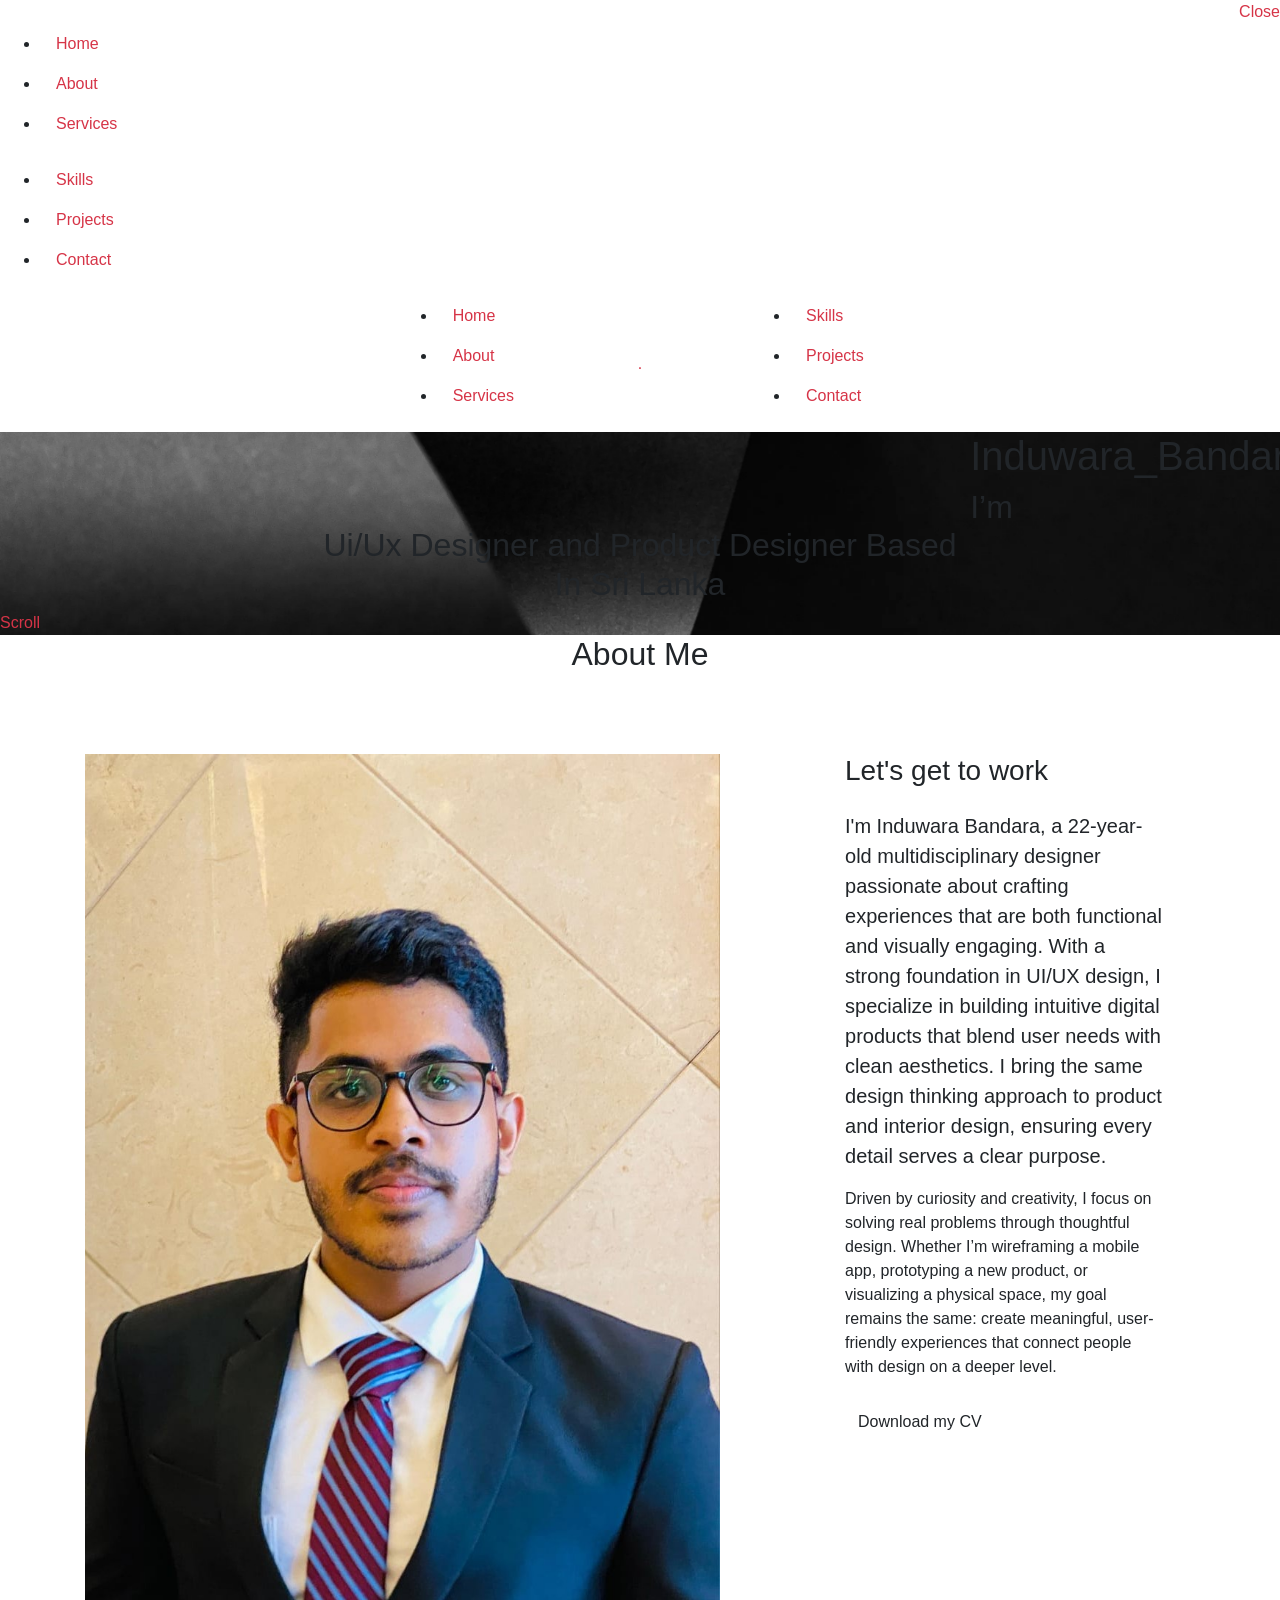
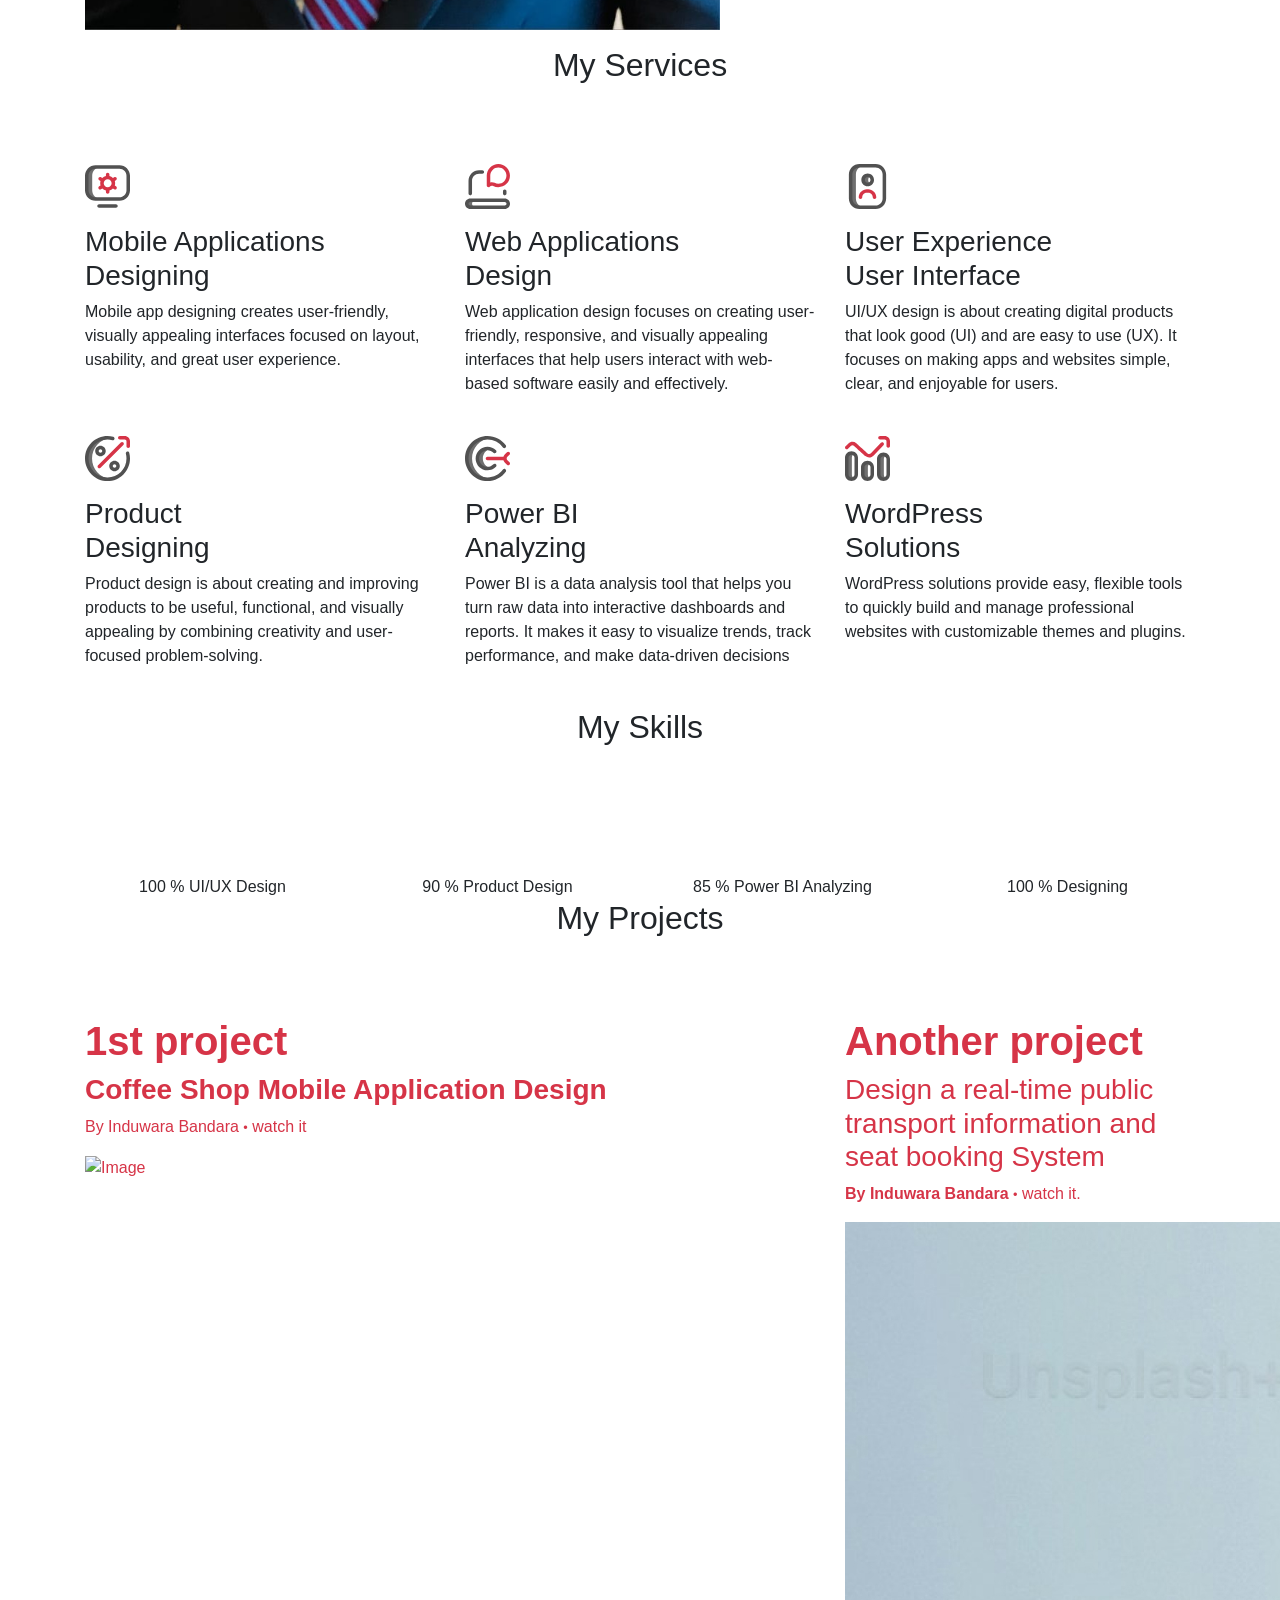
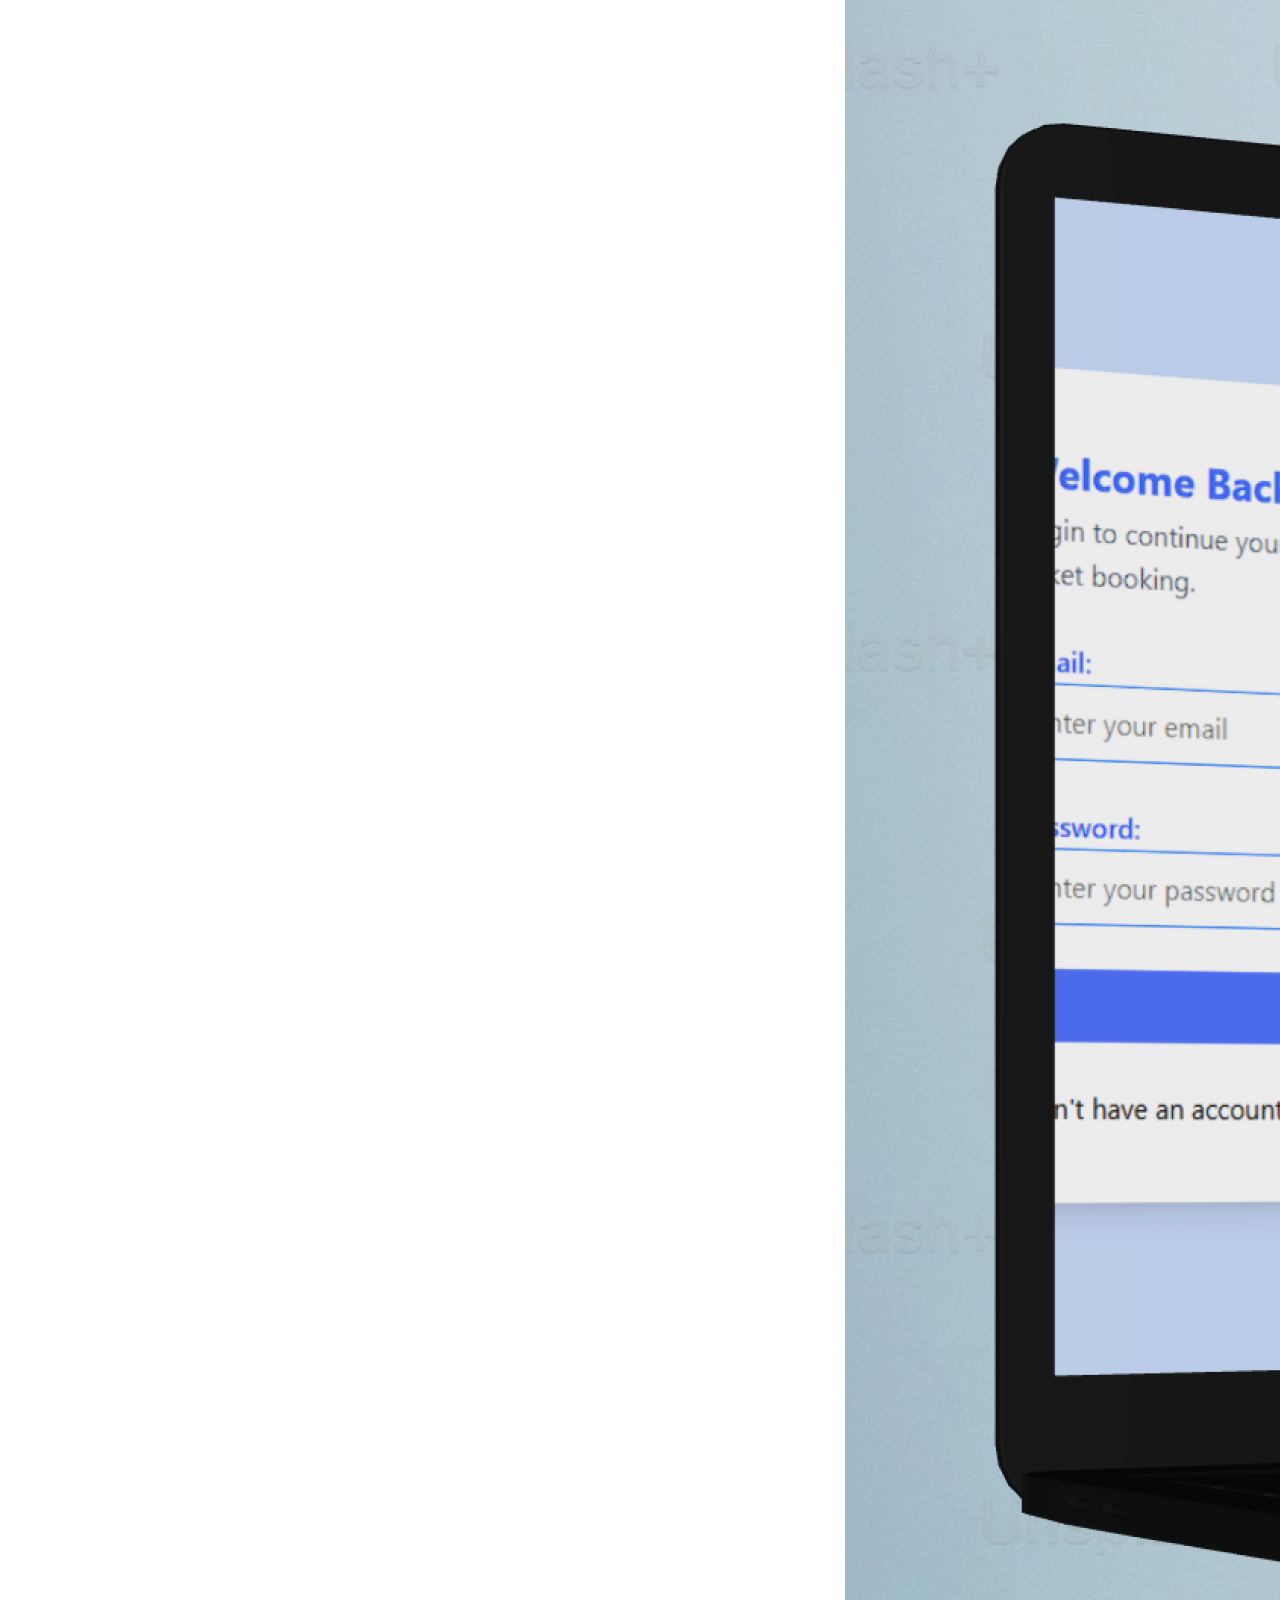
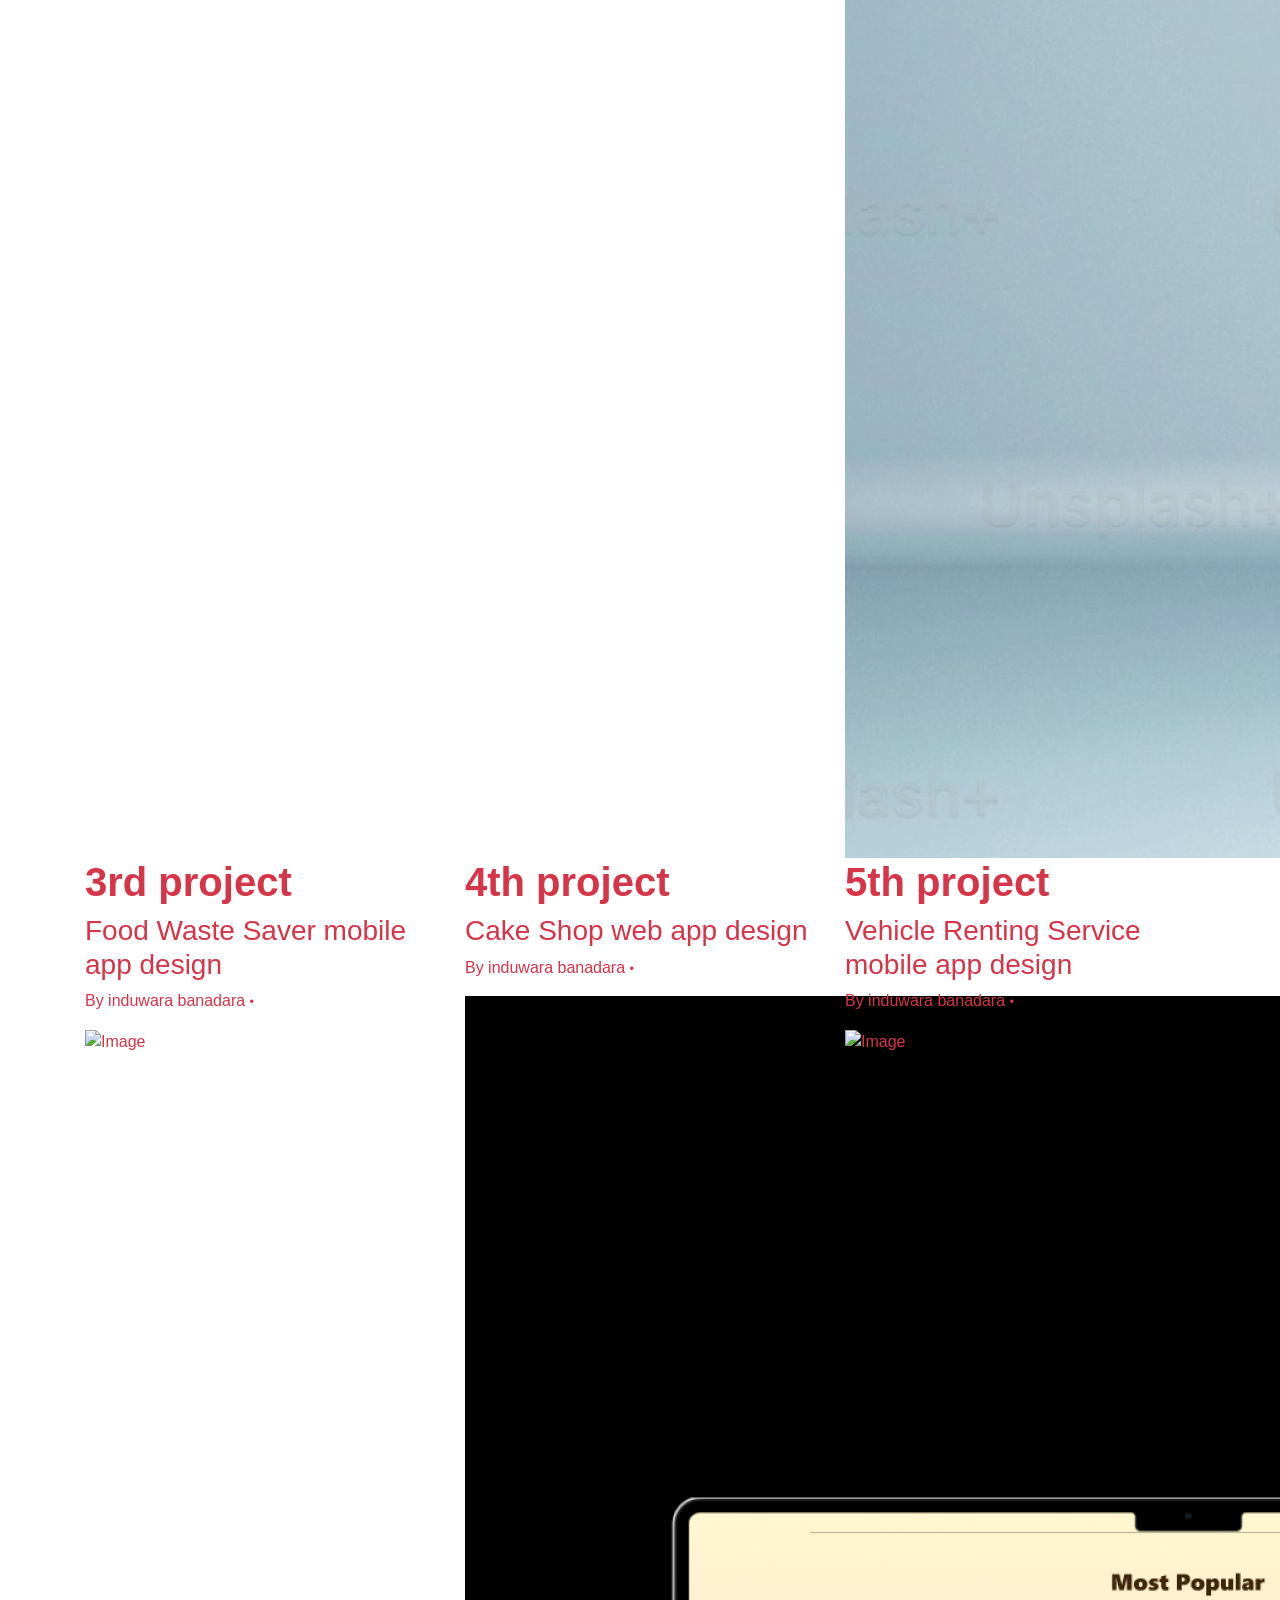
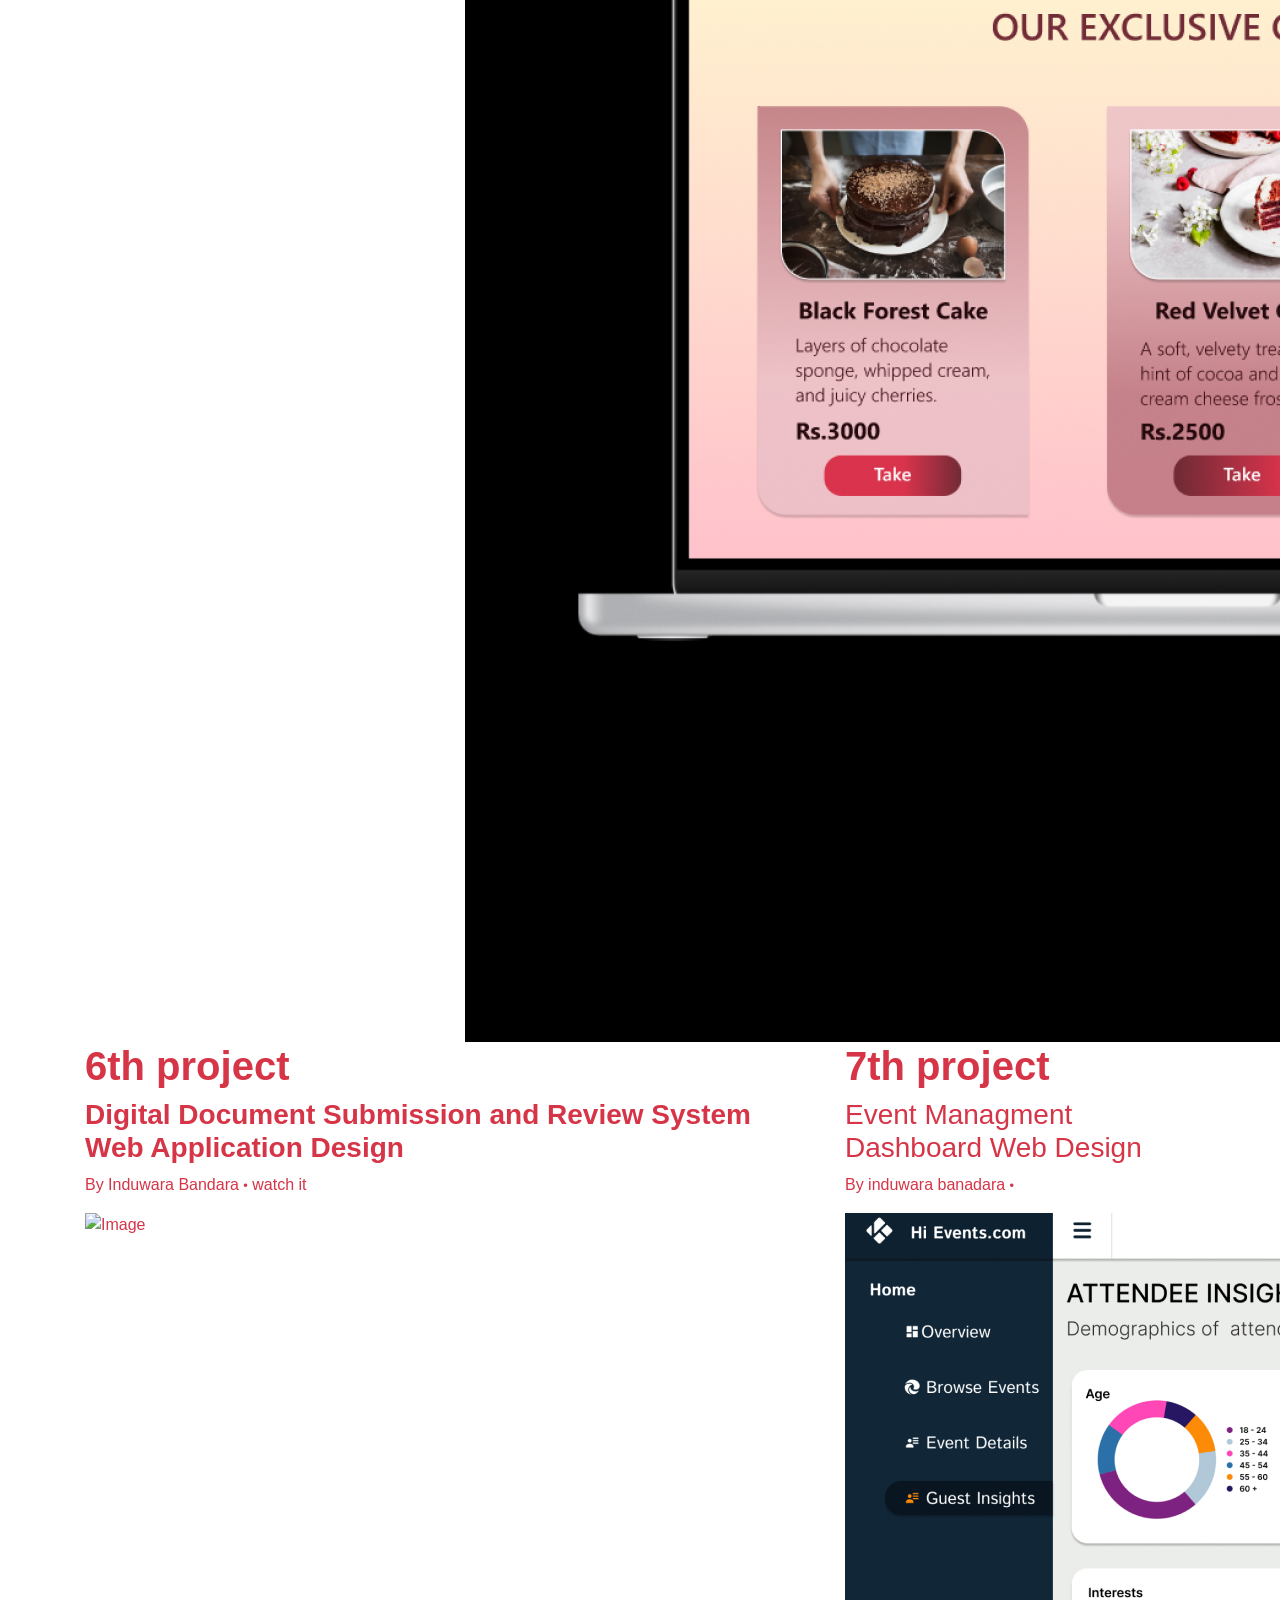
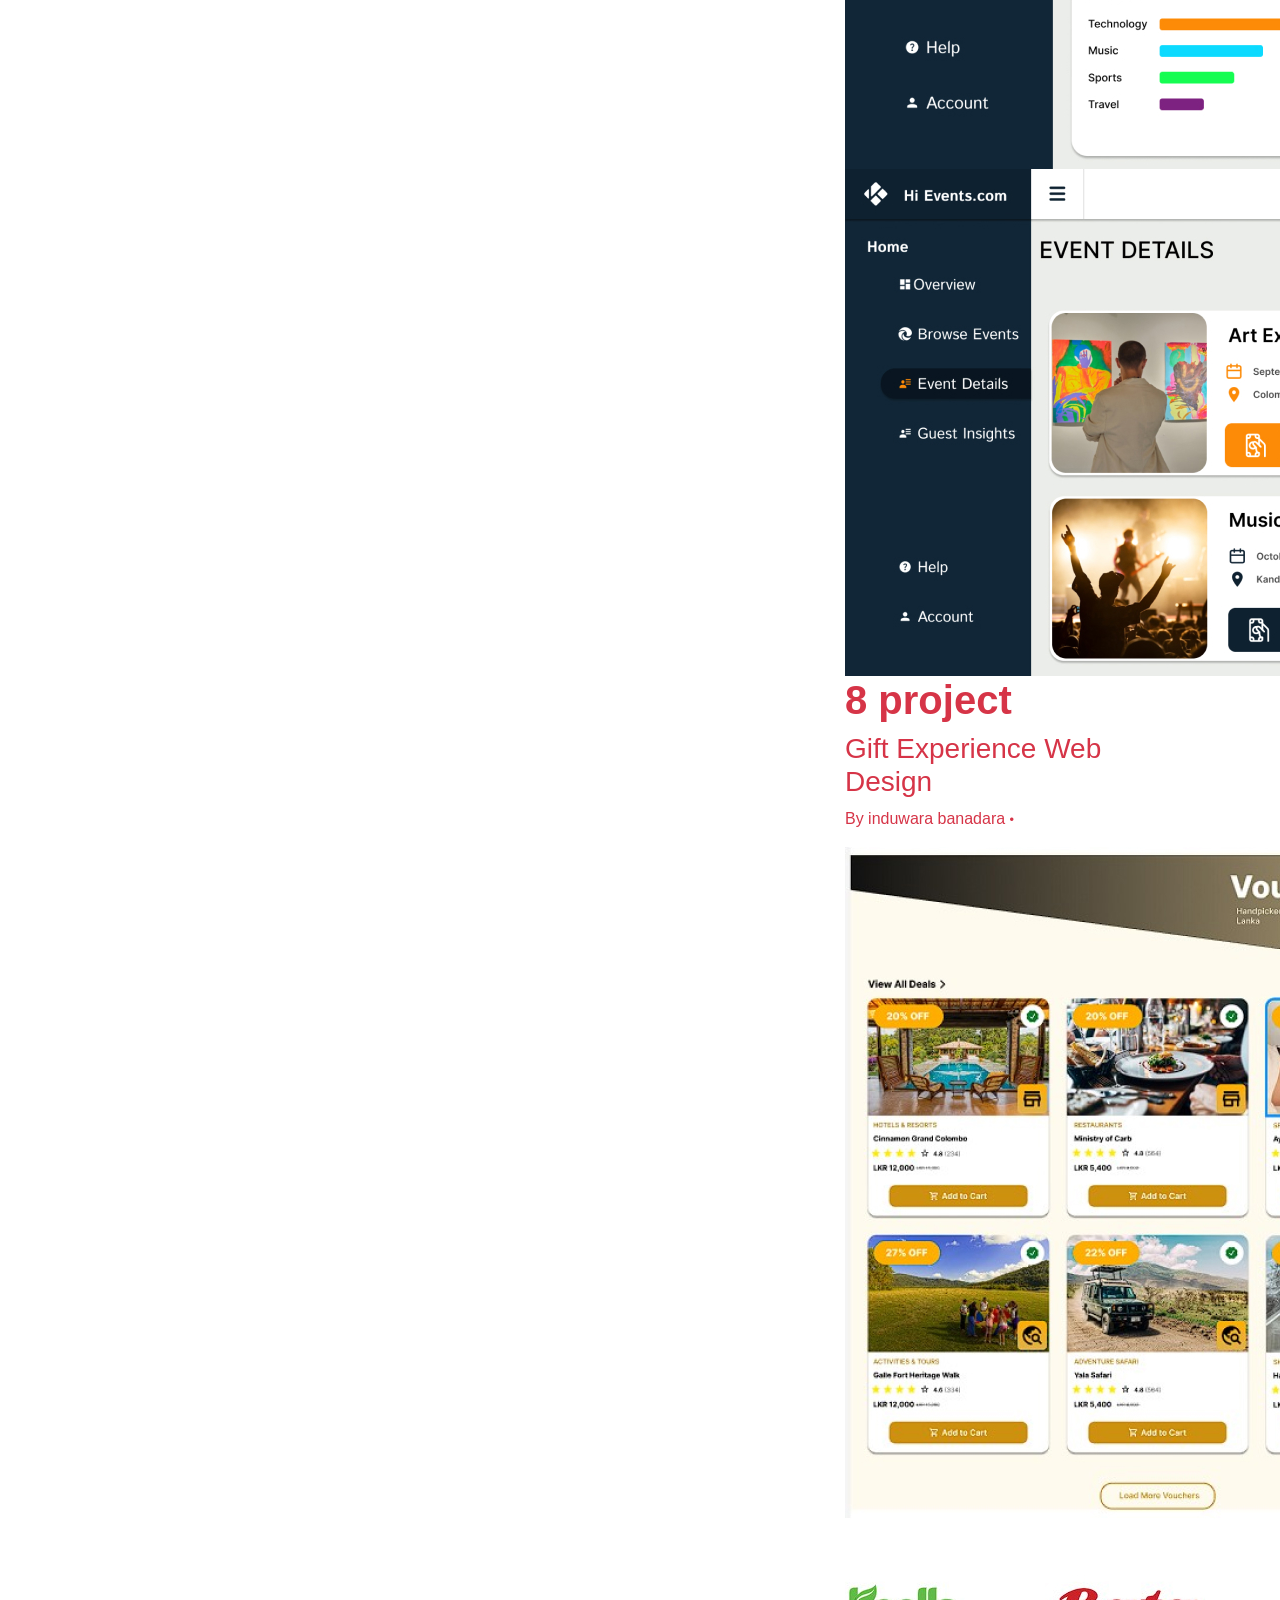
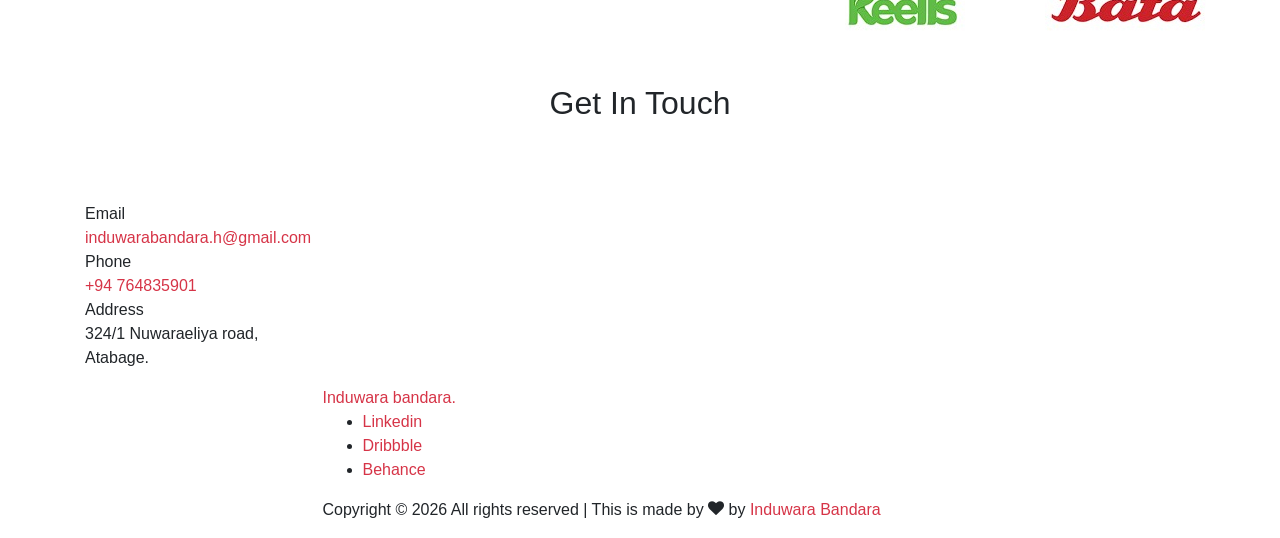
==== commit ce982a33: "Update index.html" ====
--- a/index.html
+++ b/index.html
@@ -429,7 +429,36 @@
         </div>
       </div>
       </div> <!-- END .unslate_co-site-inner -->
-
+    
+      <footer class="unslate_co--footer unslate_co--section">
+      <div class="container">
+        <div class="row justify-content-center">
+          <div class="col-md-7">
+
+            <div class="footer-site-logo"><a href="#">Induwara bandara<span>.</span></a></div>
+
+            <ul class="footer-site-social">
+              <li><a href="https://www.linkedin.com/in/induwara-bandara-aa4454317/" target="_blank">Linkedin</a></li>
+              <li><a href="#">Dribbble</a></li>
+              <li><a href="#">Behance</a></li>
+            </ul>
+
+            <p class="site-copyright">
+                
+                <!-- Link back to Colorlib can't be removed. Template is licensed under CC BY 3.0. -->
+                Copyright &copy;
+                <script>
+                  document.write(new Date().getFullYear());
+                </script> All rights reserved | This  is made by <i class="icon-heart"
+                  aria-hidden="true"></i> by <a href="" target="_blank">Induwara Bandara</a>
+                <!-- Link back to Colorlib can't be removed. Template is licensed under CC BY 3.0. -->
+              
+              </p>
+
+          </div>
+        </div>
+      </div>
+    </footer>
       
 
       
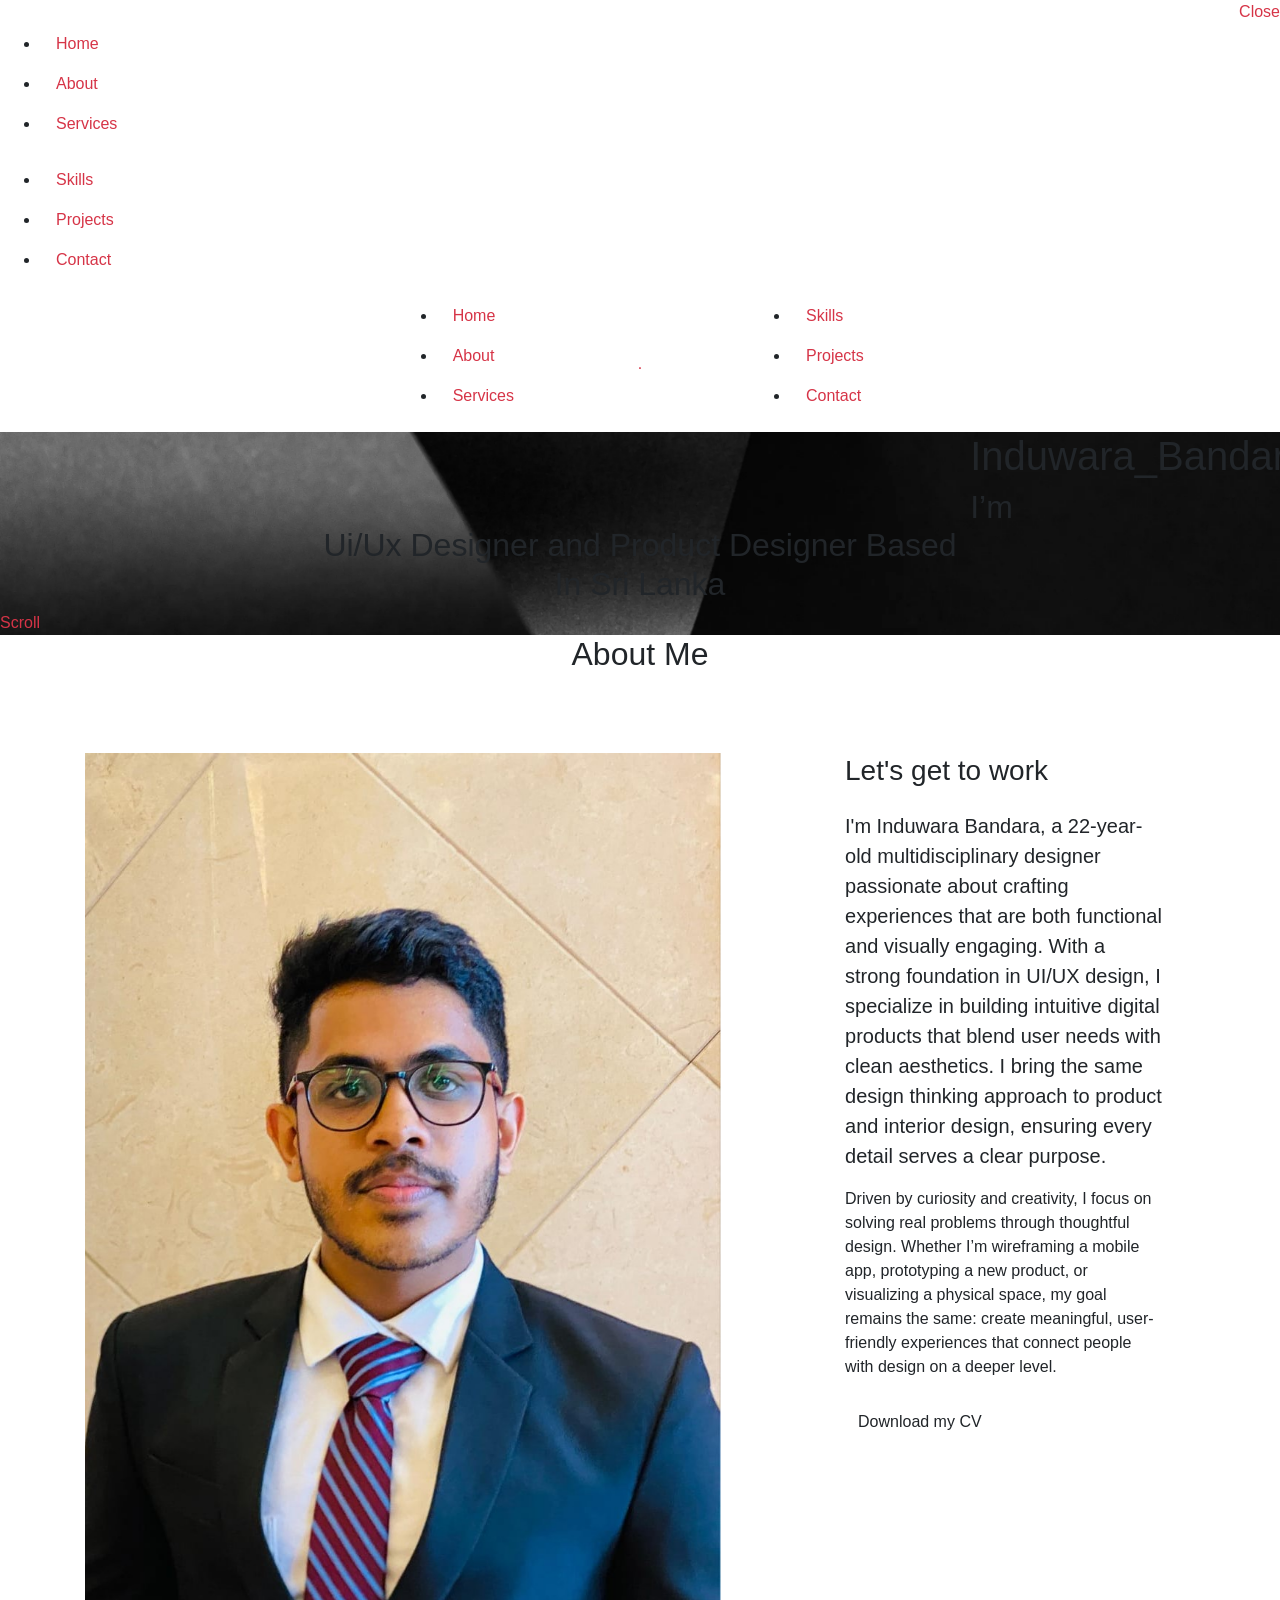
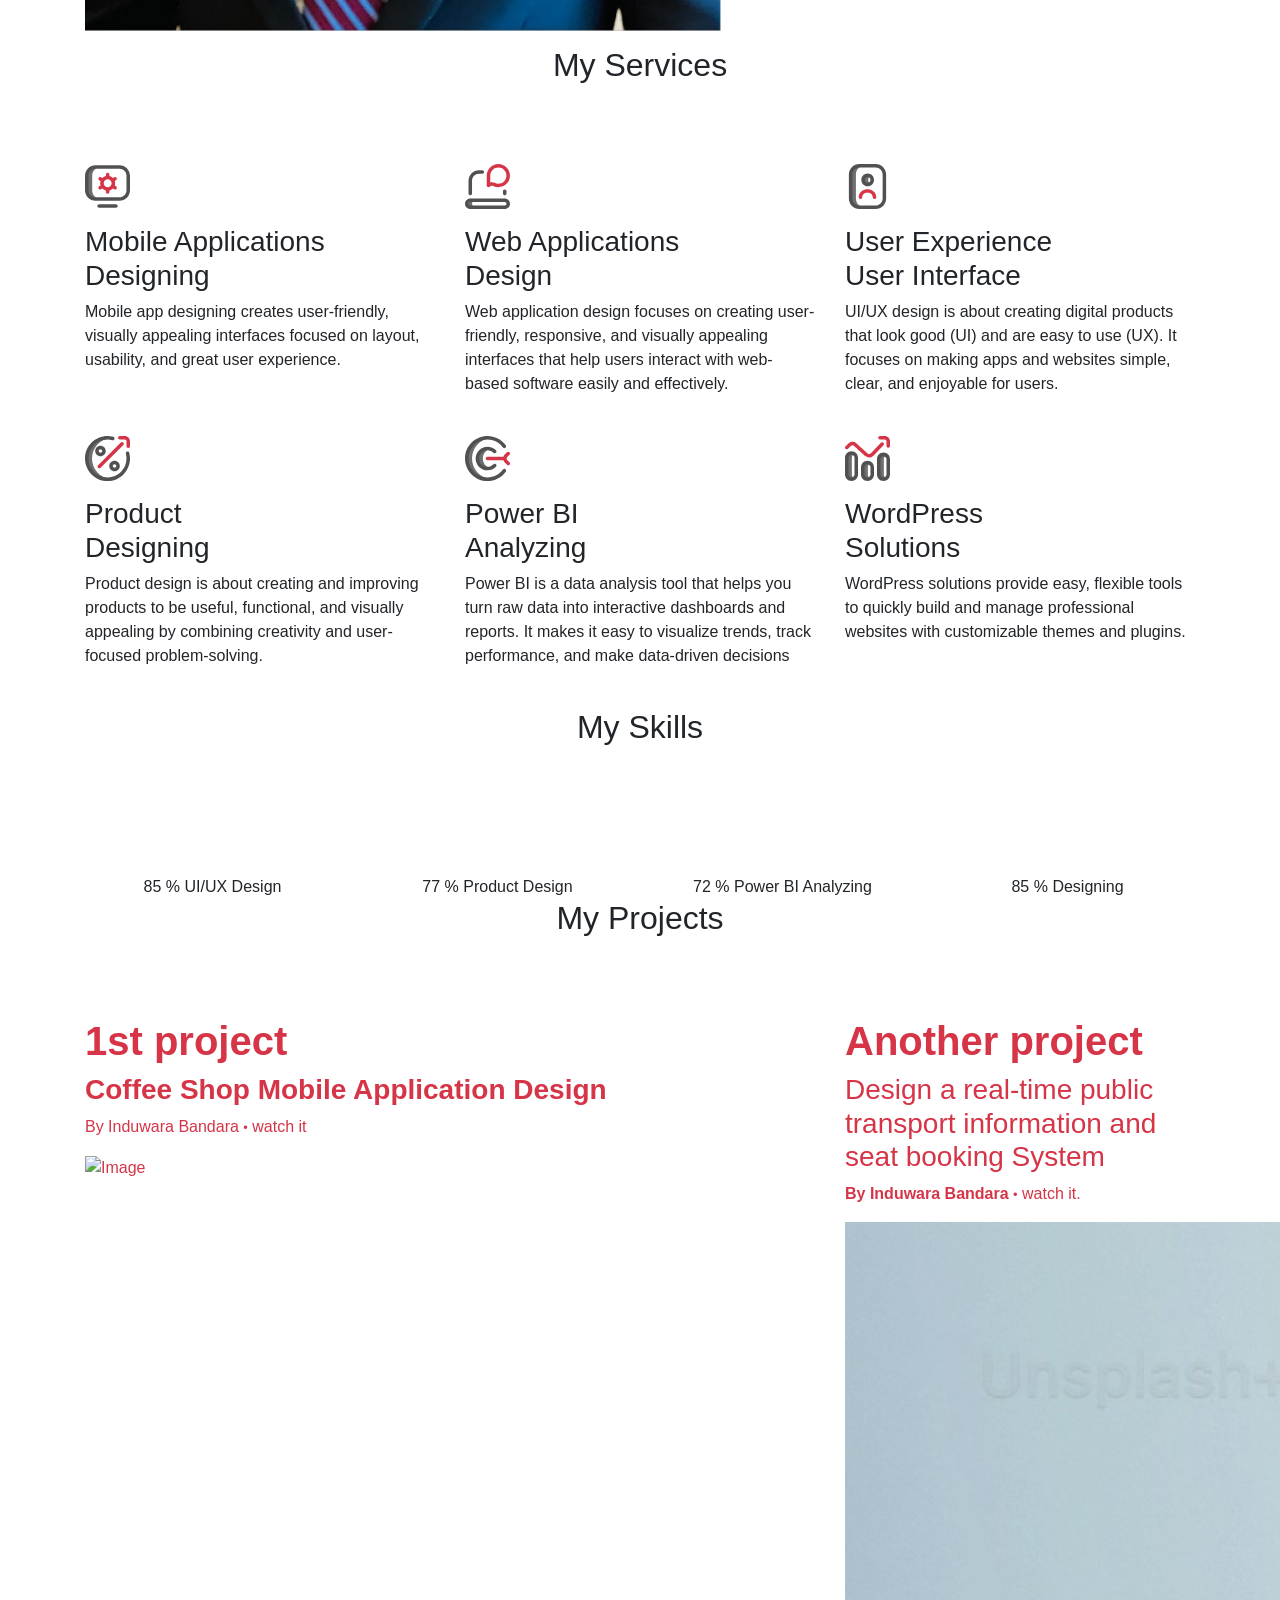
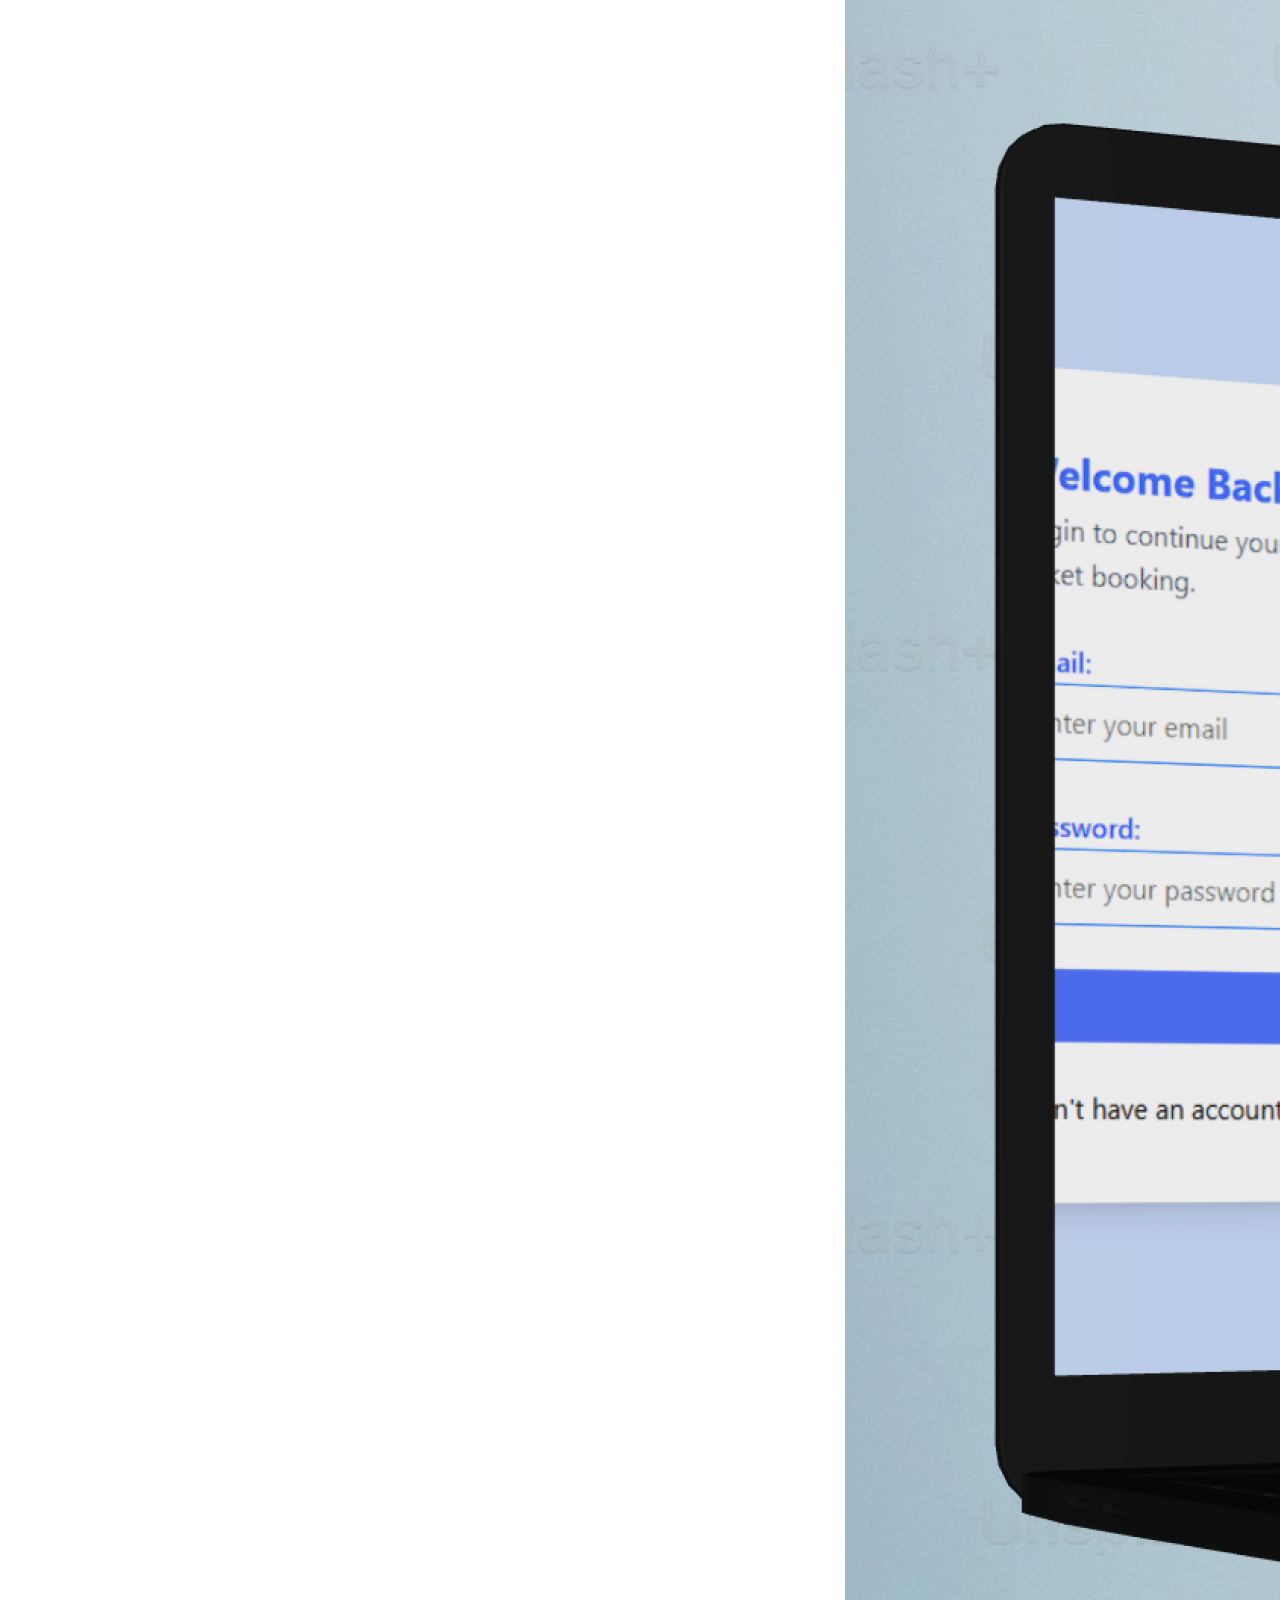
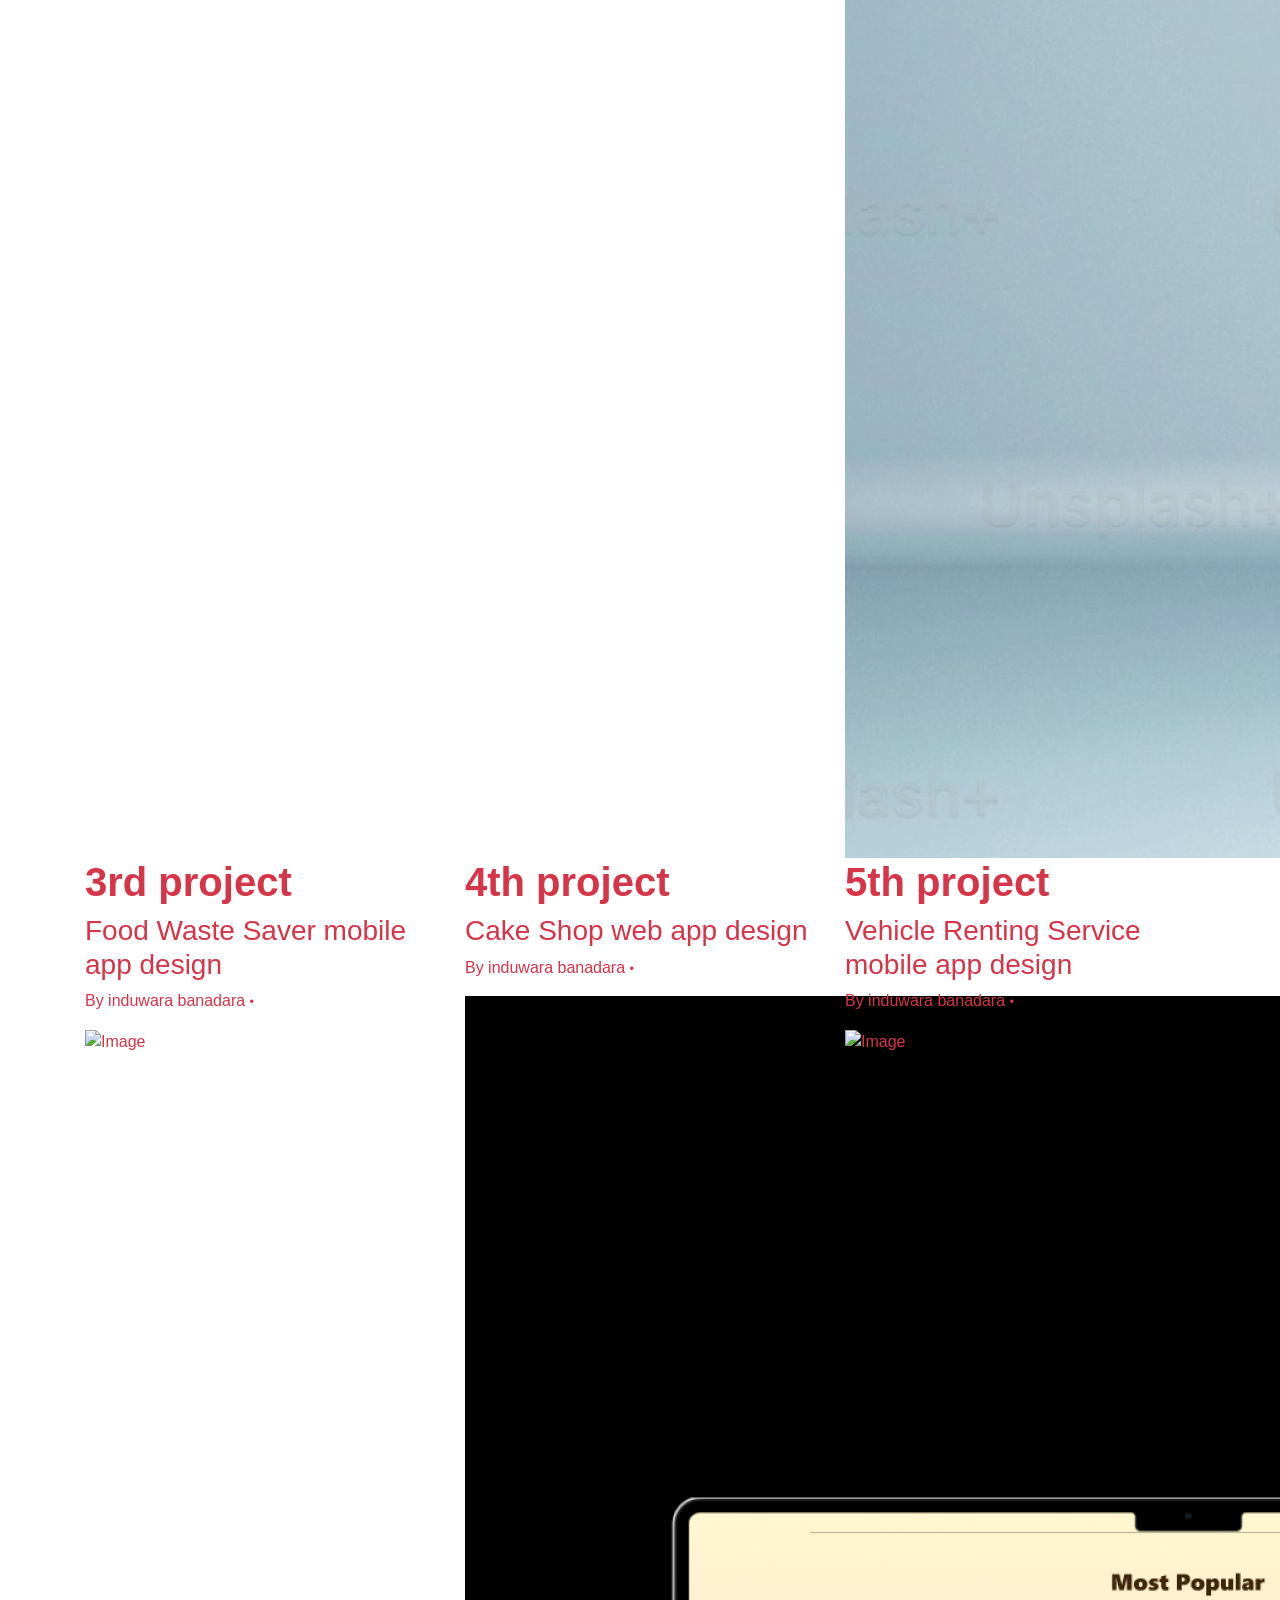
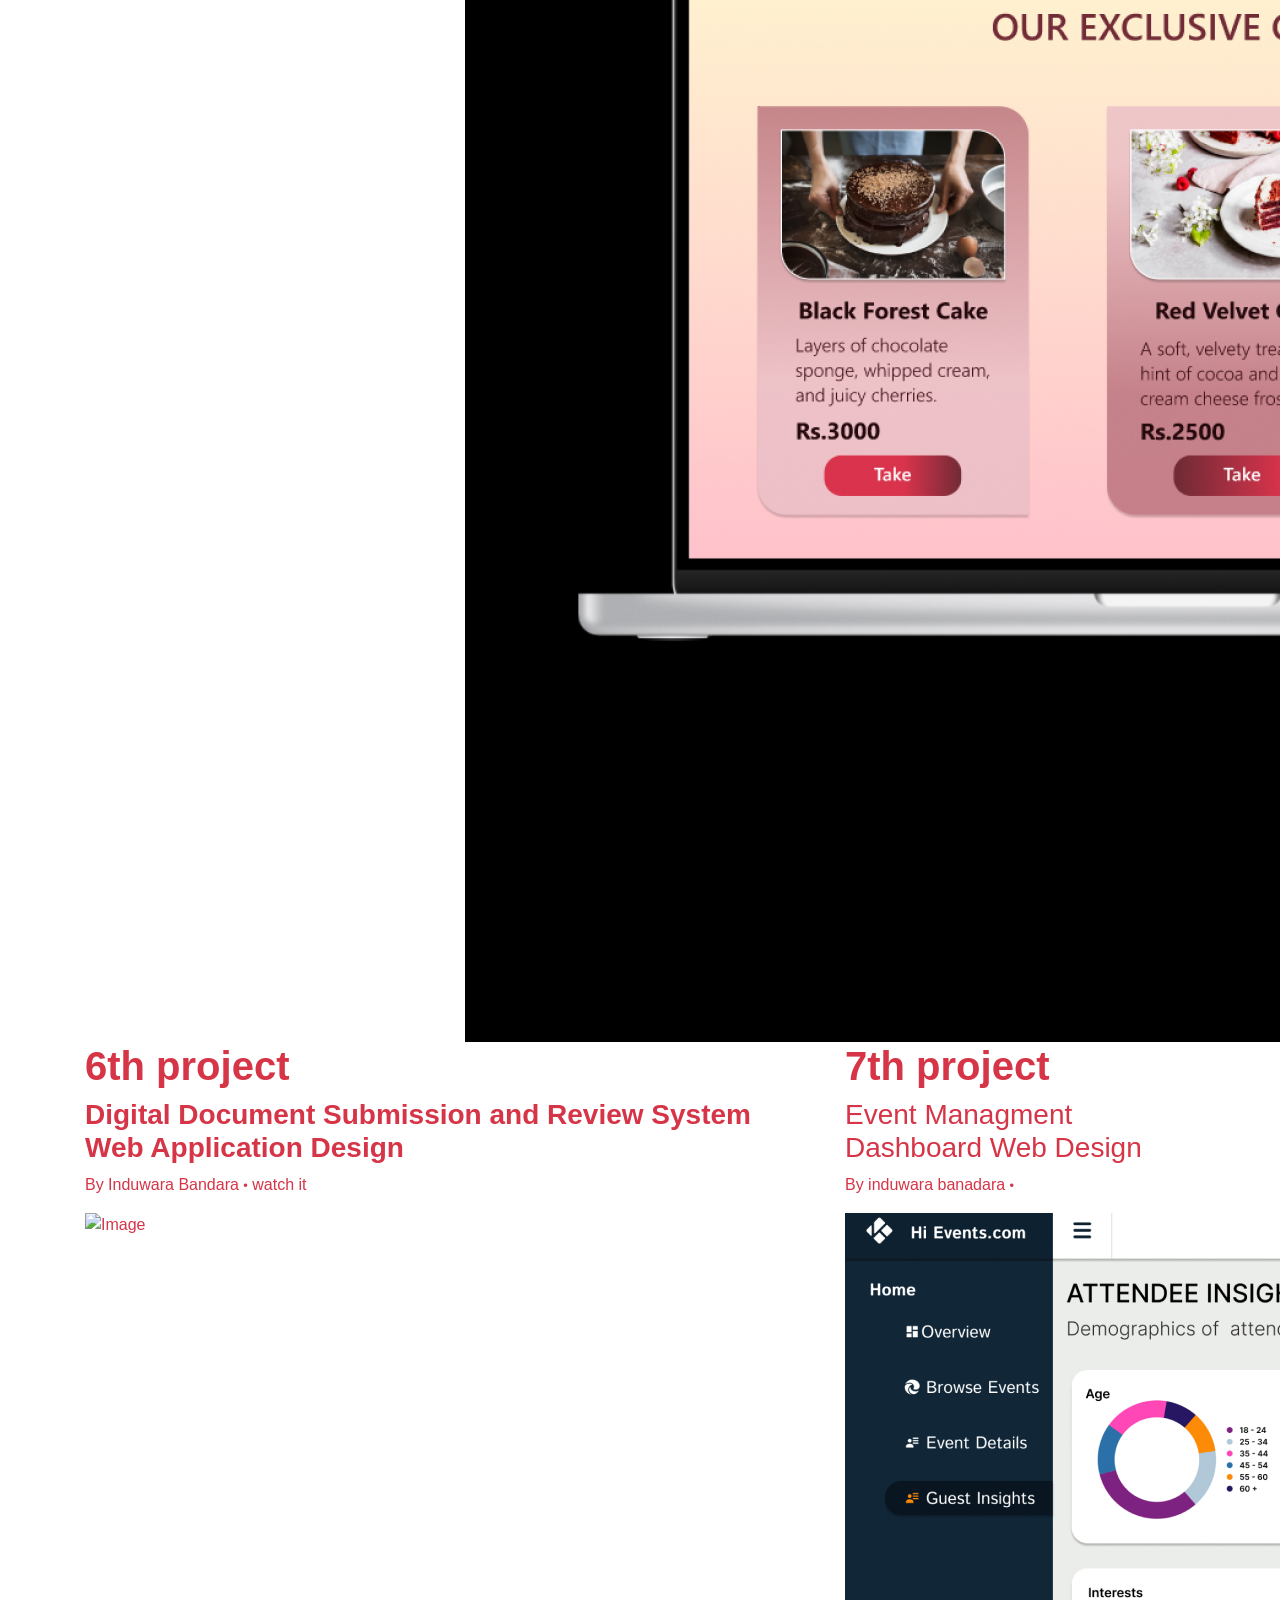
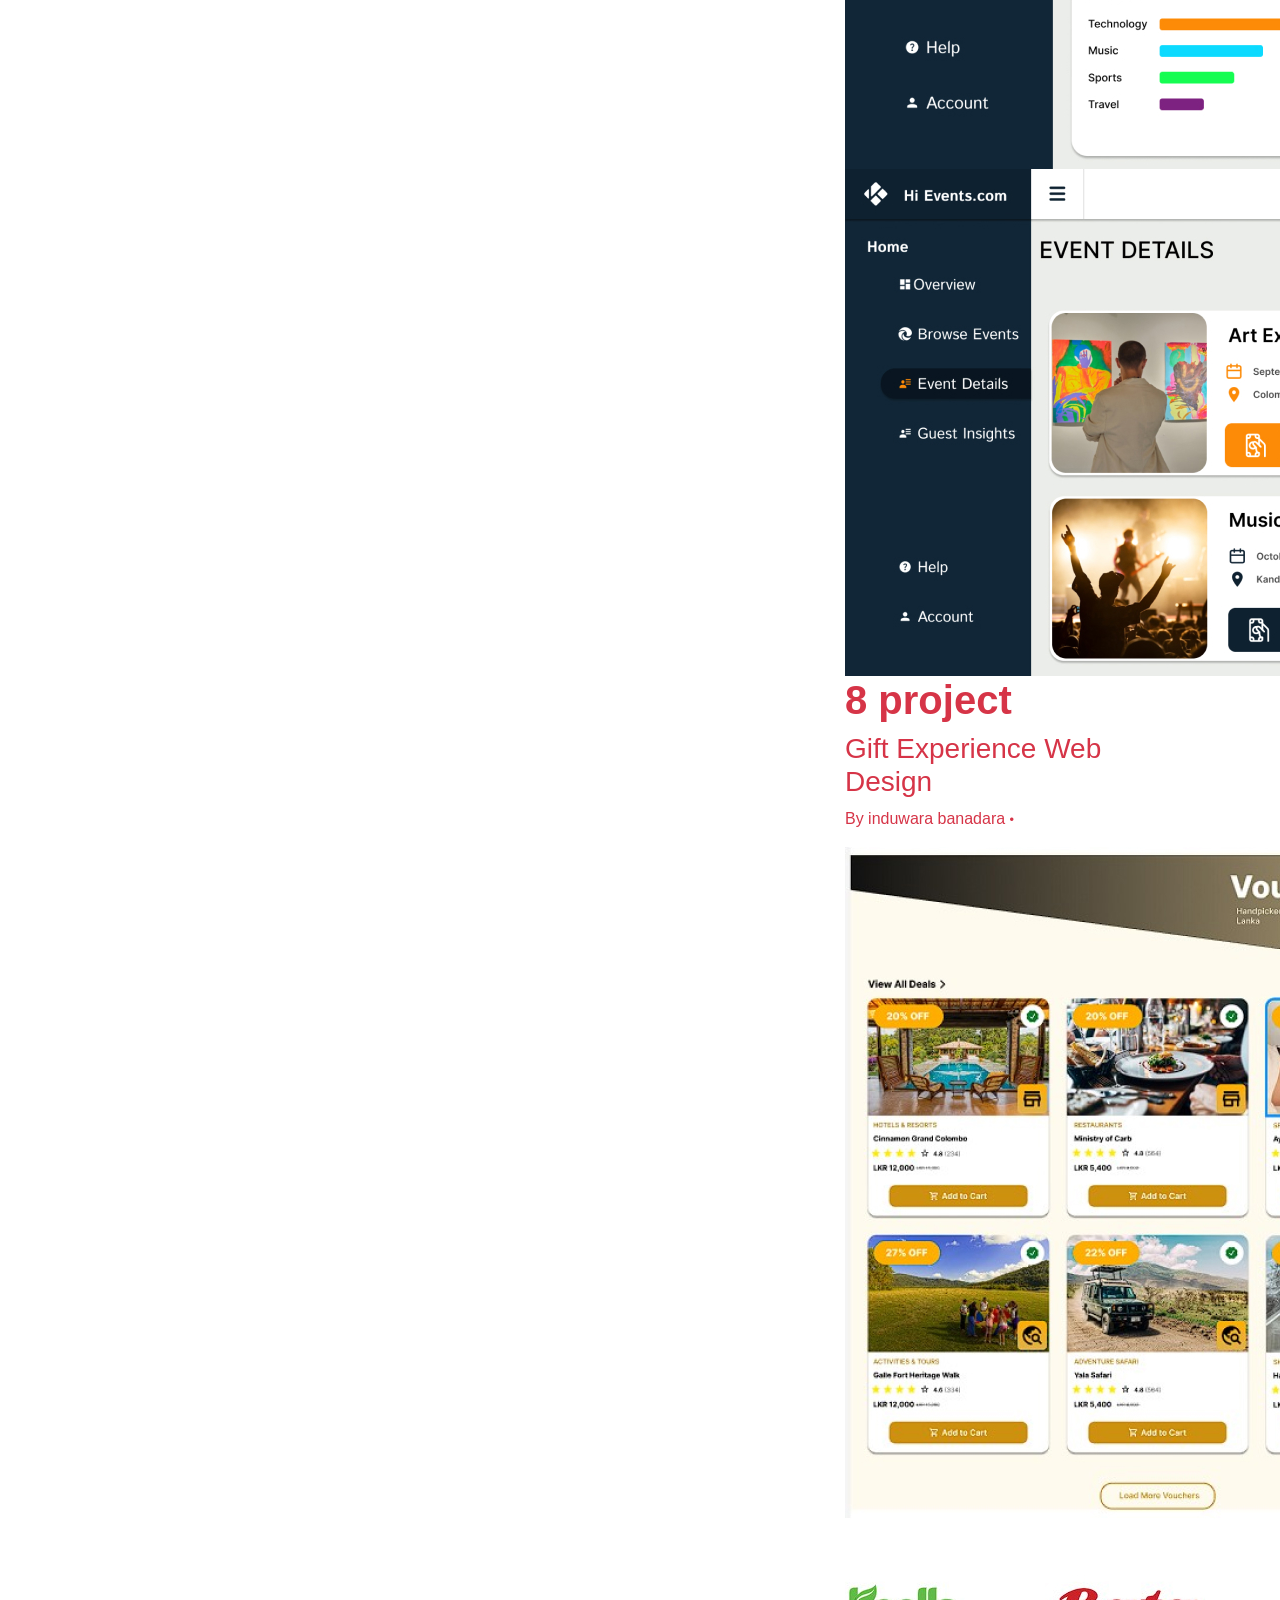
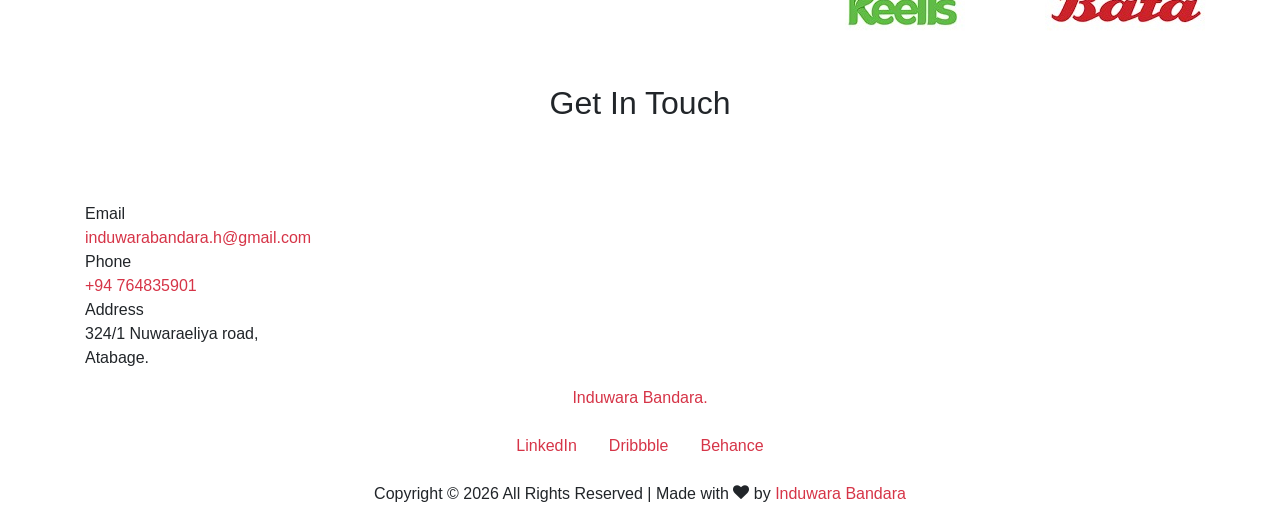
==== commit 152d8617: "Update index.html" ====
--- a/index.html
+++ b/index.html
@@ -430,35 +430,47 @@
       </div>
       </div> <!-- END .unslate_co-site-inner -->
     
-      <footer class="unslate_co--footer unslate_co--section">
-      <div class="container">
-        <div class="row justify-content-center">
-          <div class="col-md-7">
-
-            <div class="footer-site-logo"><a href="#">Induwara bandara<span>.</span></a></div>
-
-            <ul class="footer-site-social">
-              <li><a href="https://www.linkedin.com/in/induwara-bandara-aa4454317/" target="_blank">Linkedin</a></li>
-              <li><a href="#">Dribbble</a></li>
-              <li><a href="#">Behance</a></li>
-            </ul>
-
-            <p class="site-copyright">
-                
-                <!-- Link back to Colorlib can't be removed. Template is licensed under CC BY 3.0. -->
-                Copyright &copy;
-                <script>
-                  document.write(new Date().getFullYear());
-                </script> All rights reserved | This  is made by <i class="icon-heart"
-                  aria-hidden="true"></i> by <a href="" target="_blank">Induwara Bandara</a>
-                <!-- Link back to Colorlib can't be removed. Template is licensed under CC BY 3.0. -->
-              
-              </p>
-
-          </div>
-        </div>
-      </div>
-    </footer>
+     <!-- Footer -->
+<footer class="unslate_co--footer">
+  <div class="container">
+    <div class="row justify-content-center text-center">
+      <div class="col-lg-8">
+
+        <!-- Logo -->
+        <div class="footer-site-logo mb-4">
+          <a href="index.html">Induwara Bandara<span>.</span></a>
+        </div>
+
+        <!-- Social Links -->
+        <ul class="footer-site-social list-unstyled d-flex justify-content-center mb-4">
+          <li class="mx-3">
+            <a href="https://www.linkedin.com/in/induwara-bandara-aa4454317/" target="_blank">LinkedIn</a>
+          </li>
+
+          <li class="mx-3">
+            <a href="#">Dribbble</a>
+          </li>
+
+          <li class="mx-3">
+            <a href="#">Behance</a>
+          </li>
+        </ul>
+
+        <!-- Copyright -->
+        <p class="site-copyright mb-0">
+          Copyright &copy;
+          <script>
+            document.write(new Date().getFullYear());
+          </script>
+          All Rights Reserved | Made with
+          <i class="icon-heart" aria-hidden="true"></i>
+          by <a href="index.html">Induwara Bandara</a>
+        </p>
+
+      </div>
+    </div>
+  </div>
+</footer>
       
 
       
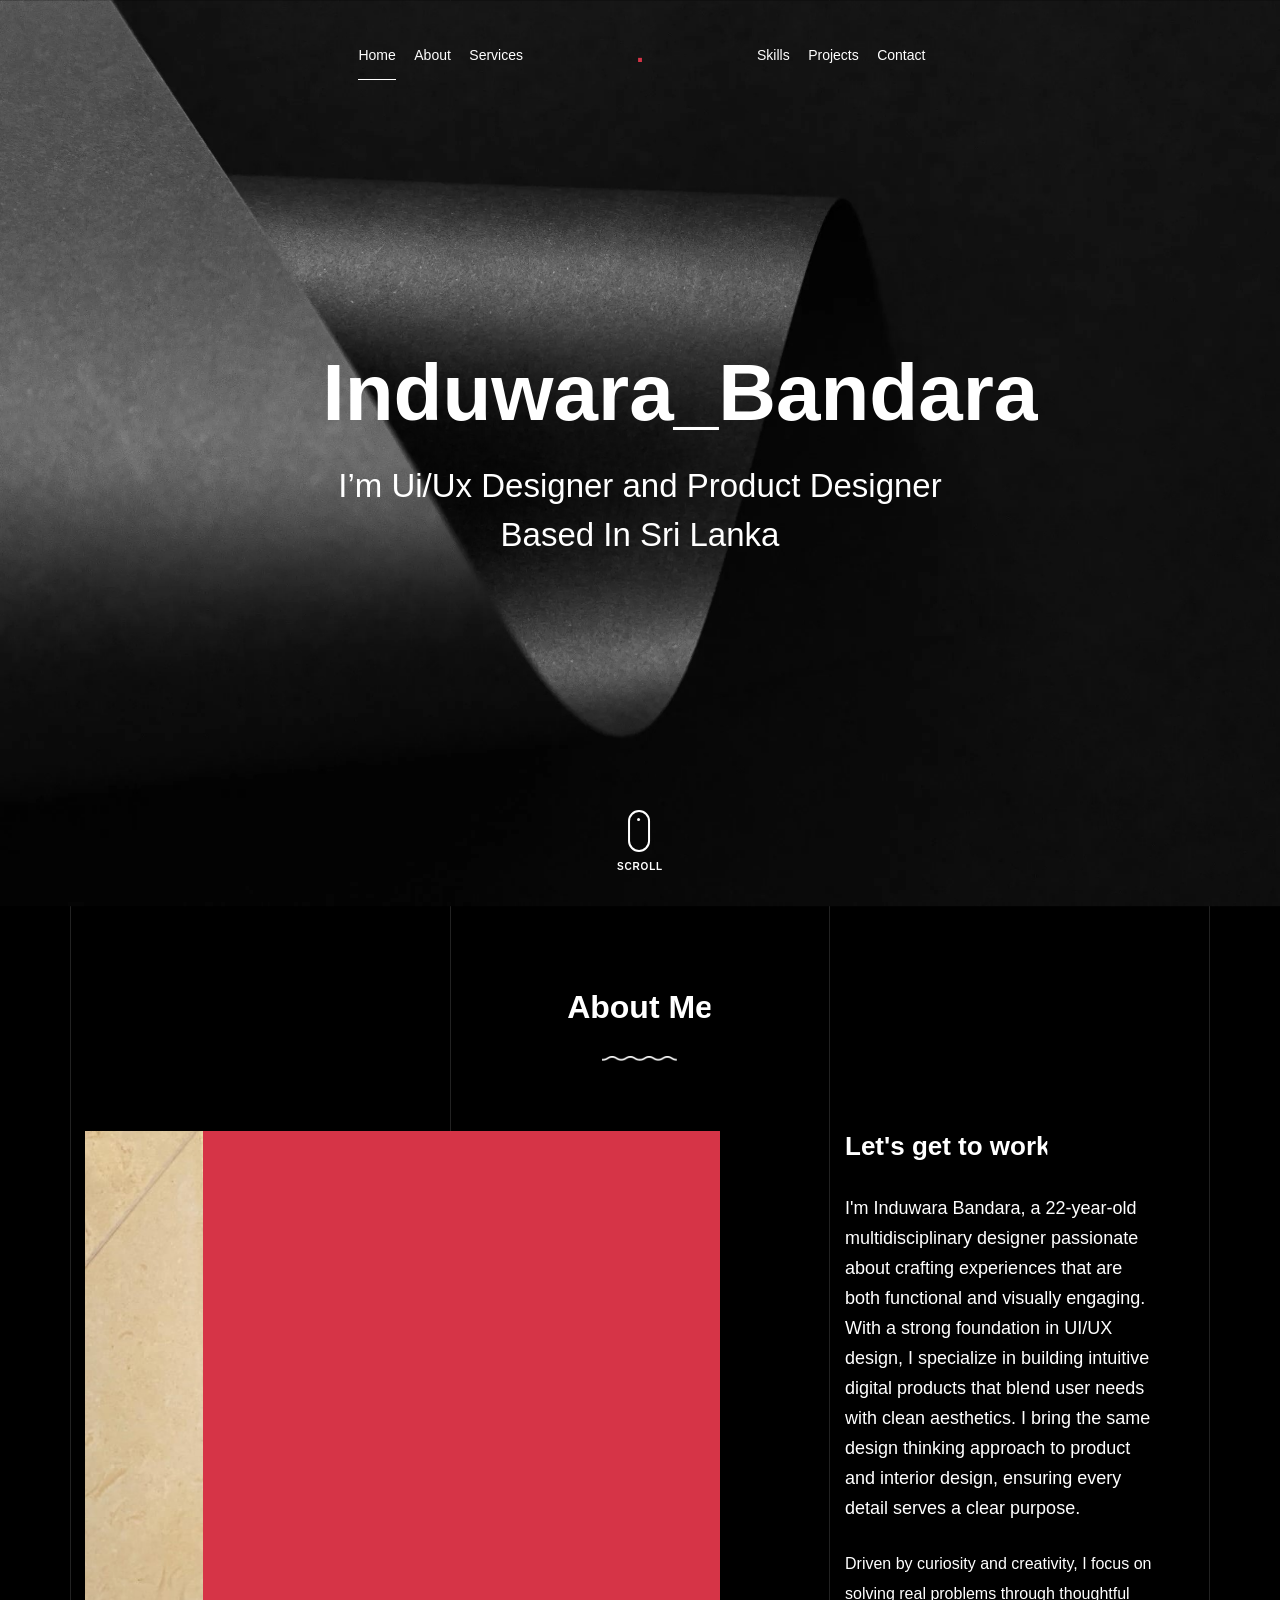
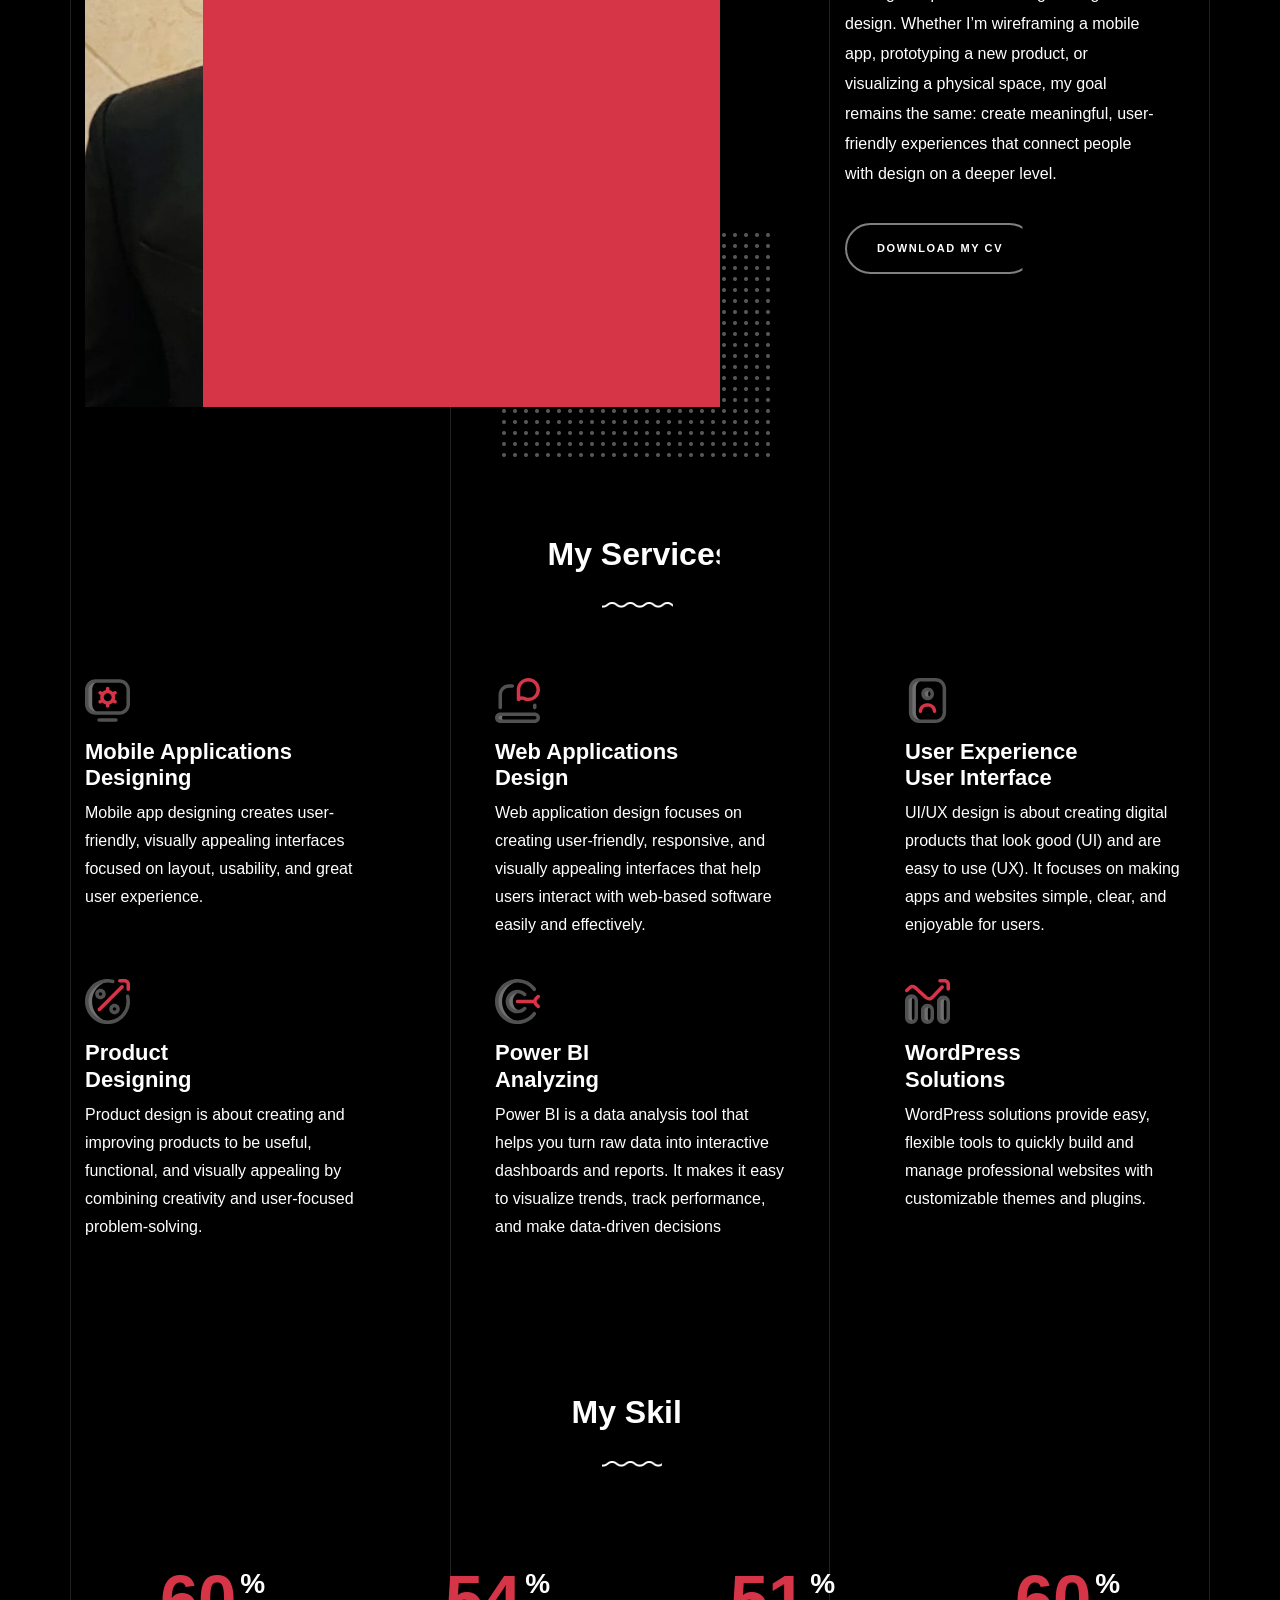
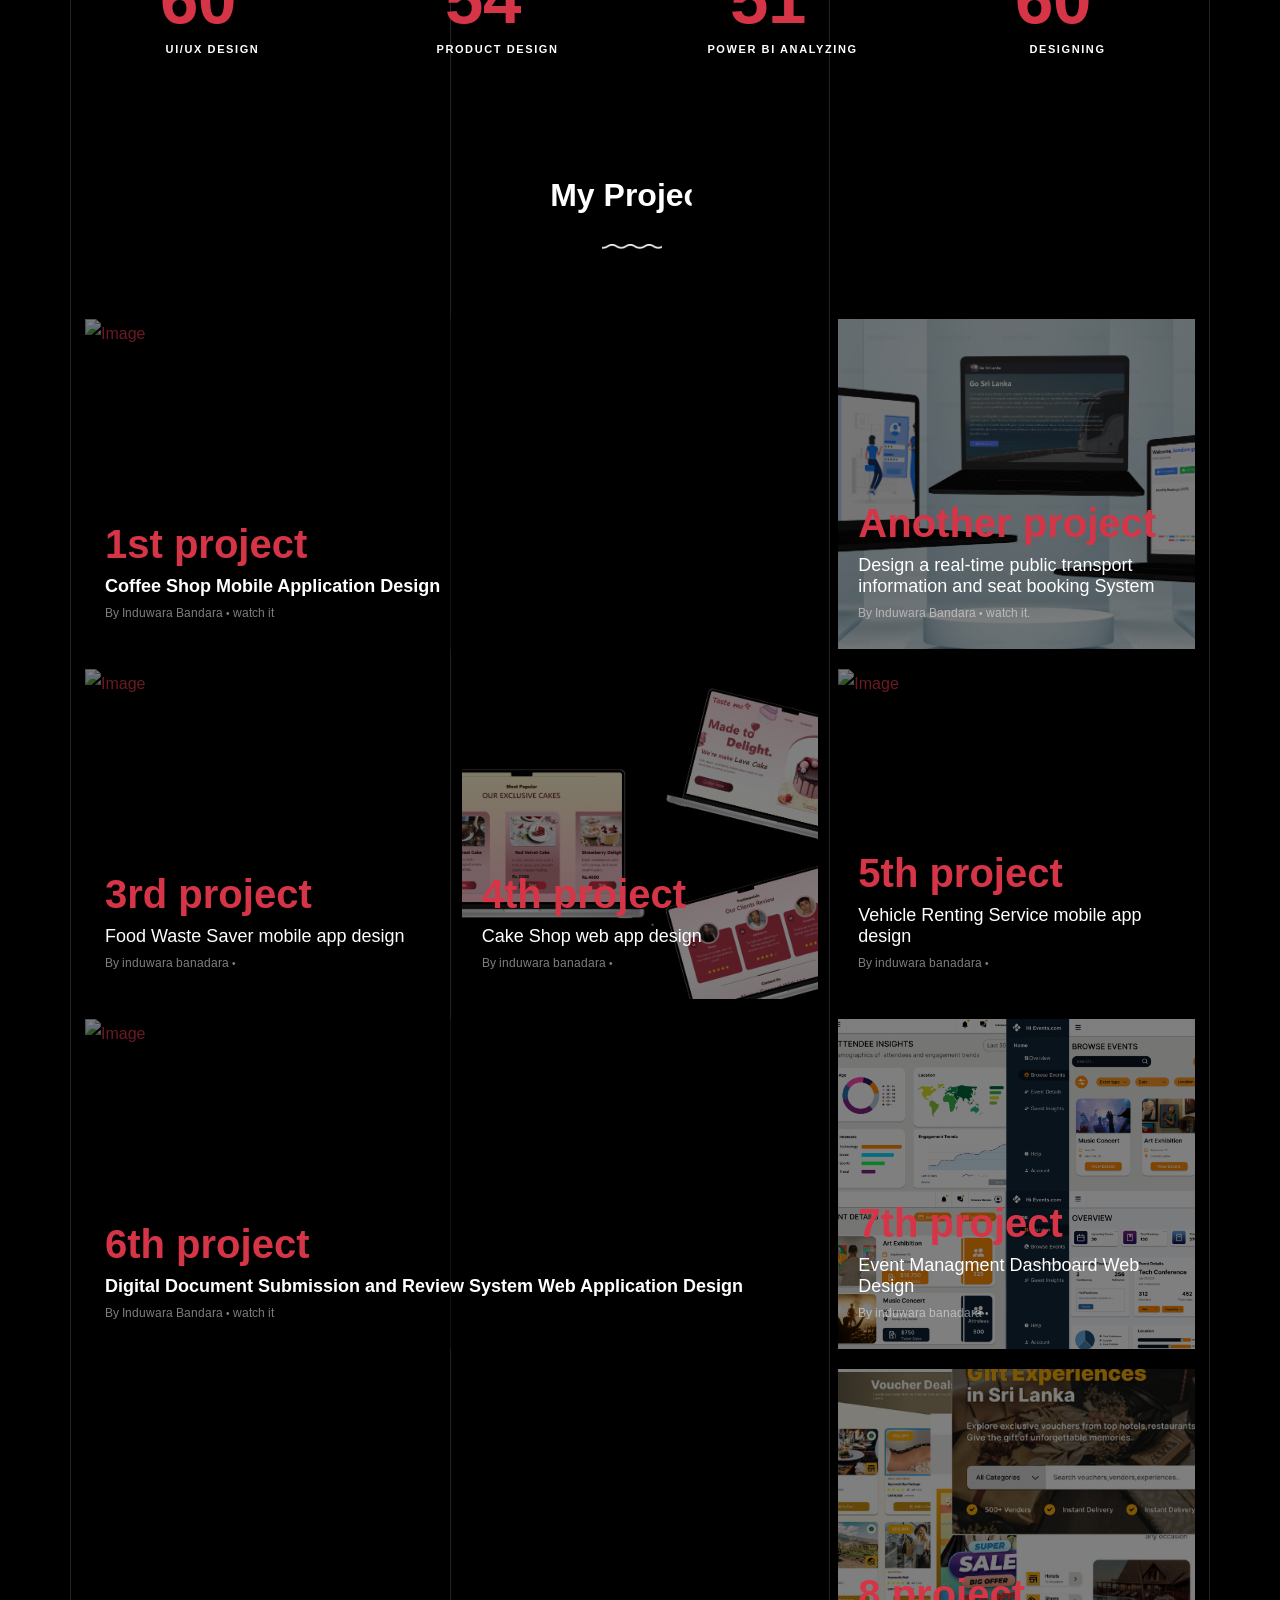
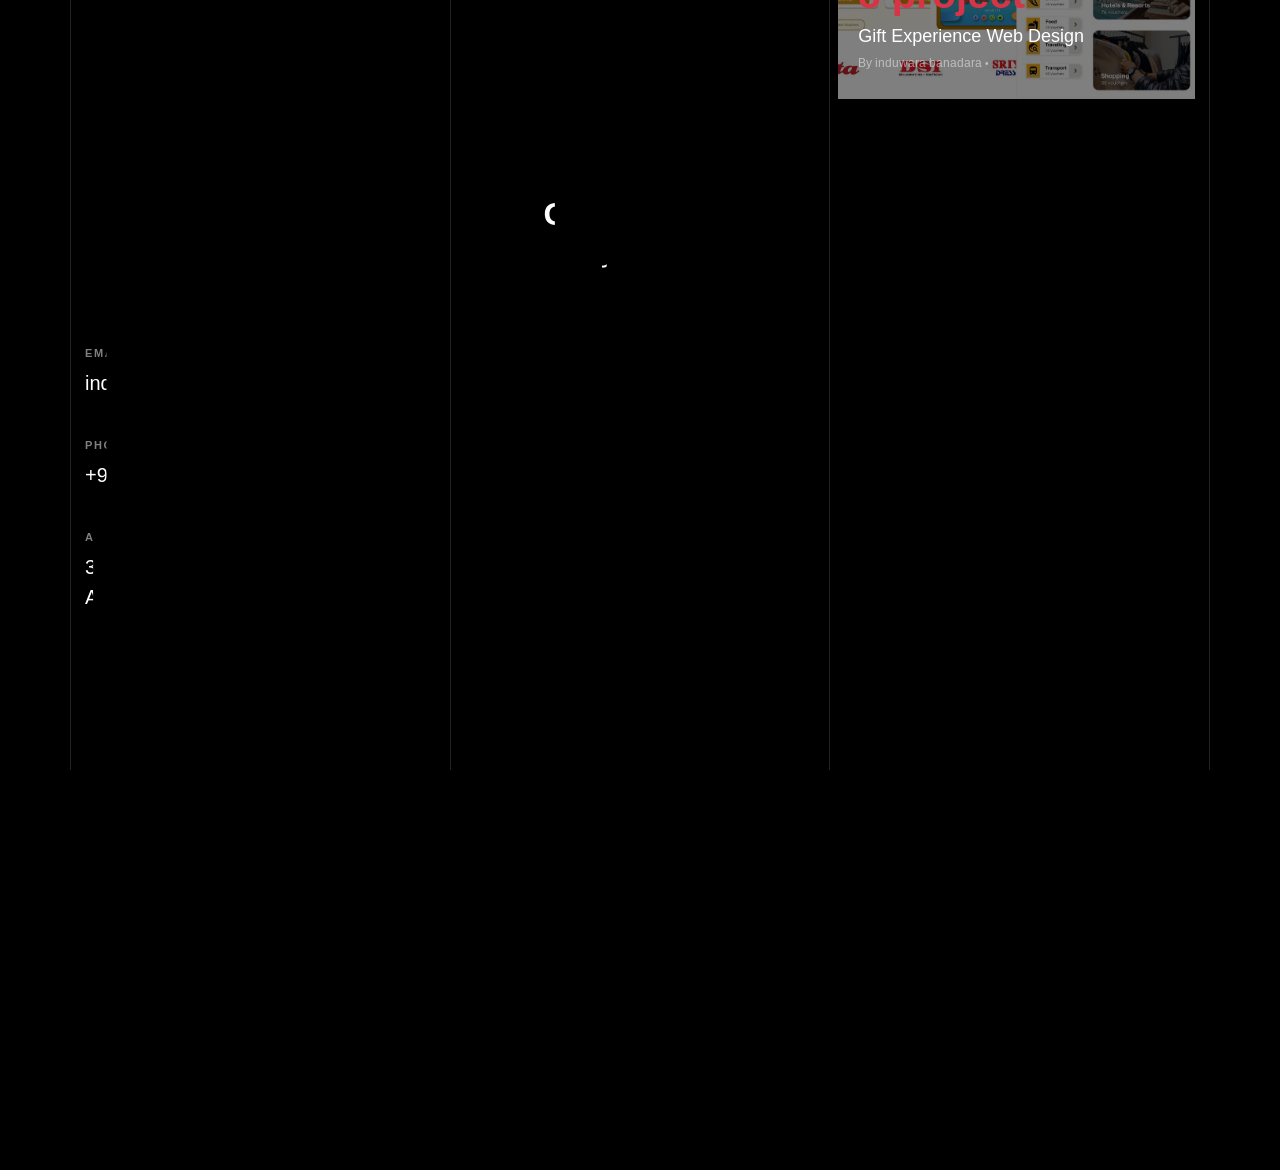
==== commit dc098472: "Update index.html" ====
--- a/index.html
+++ b/index.html
@@ -431,46 +431,7 @@
       </div> <!-- END .unslate_co-site-inner -->
     
      <!-- Footer -->
-<footer class="unslate_co--footer">
-  <div class="container">
-    <div class="row justify-content-center text-center">
-      <div class="col-lg-8">
-
-        <!-- Logo -->
-        <div class="footer-site-logo mb-4">
-          <a href="index.html">Induwara Bandara<span>.</span></a>
-        </div>
-
-        <!-- Social Links -->
-        <ul class="footer-site-social list-unstyled d-flex justify-content-center mb-4">
-          <li class="mx-3">
-            <a href="https://www.linkedin.com/in/induwara-bandara-aa4454317/" target="_blank">LinkedIn</a>
-          </li>
-
-          <li class="mx-3">
-            <a href="#">Dribbble</a>
-          </li>
-
-          <li class="mx-3">
-            <a href="#">Behance</a>
-          </li>
-        </ul>
-
-        <!-- Copyright -->
-        <p class="site-copyright mb-0">
-          Copyright &copy;
-          <script>
-            document.write(new Date().getFullYear());
-          </script>
-          All Rights Reserved | Made with
-          <i class="icon-heart" aria-hidden="true"></i>
-          by <a href="index.html">Induwara Bandara</a>
-        </p>
-
-      </div>
-    </div>
-  </div>
-</footer>
+
       
 
       
--- a/css/style.css
+++ b/css/style.css
@@ -0,0 +1,2082 @@
+@import url("https://fonts.googleapis.com/css?family=Arimo:400|Raleway:300,400,700&display=swap");
+body {
+  font-family: "Raleway", sans-serif;
+  color: #fff;
+  font-size: 16px;
+  line-height: 30px;
+  font-weight: 300;
+  position: relative;
+}
+
+body:before {
+  content: "";
+  position: absolute;
+  left: 0;
+  right: 0;
+  bottom: 0;
+  top: 0;
+  background: rgba(0, 0, 0, 0.5);
+  visibility: hidden;
+  opacity: 0;
+  -webkit-transition: .3s all ease;
+  -o-transition: .3s all ease;
+  transition: .3s all ease;
+  z-index: 8;
+}
+
+body.offcanvas {
+  overflow: hidden;
+}
+
+body.offcanvas:before {
+  visibility: visible;
+  opacity: 1;
+}
+
+body, .unslate_co--site-inner {
+  background: #000;
+}
+
+::-moz-selection {
+  background: #000;
+  color: #fff;
+}
+
+::selection {
+  background: #000;
+  color: #fff;
+}
+
+a {
+  -webkit-transition: .3s all ease;
+  -o-transition: .3s all ease;
+  transition: .3s all ease;
+}
+
+a, a:hover {
+  text-decoration: none !important;
+}
+
+.unslate_co--site-inner {
+  margin-bottom: 400px;
+  position: relative;
+  width: 100%;
+  z-index: 1;
+}
+
+@media (max-width: 991.98px) {
+  .unslate_co--site-inner {
+    margin-bottom: auto !important;
+  }
+}
+
+
+
+.btn {
+  font-size: 11px;
+  border-radius: 30px;
+  padding-top: 15px;
+  padding-bottom: 15px;
+  padding-left: 30px;
+  padding-right: 30px;
+  letter-spacing: .1rem;
+  text-transform: uppercase;
+  font-weight: 900;
+}
+
+.btn:active, .btn:focus {
+  outline: none;
+  -webkit-box-shadow: none;
+  box-shadow: none;
+}
+
+.btn.btn-outline-pill.btn-custom-light {
+  color: #fff;
+  border: 2px solid rgba(255, 255, 255, 0.5);
+  -webkit-transition: .3s all ease;
+  -o-transition: .3s all ease;
+  transition: .3s all ease;
+}
+
+.btn.btn-outline-pill.btn-custom-light:hover, .btn.btn-outline-pill.btn-custom-light:active, .btn.btn-outline-pill.btn-custom-light:focus {
+  border-color: #fff;
+}
+
+.btn.btn-bg-white--hover:hover {
+  background-color: #fff;
+  color: #000;
+}
+
+#unslate_co--overlayer {
+  width: 100%;
+  height: 100%;
+  position: fixed;
+  z-index: 7100;
+  background: #000;
+  top: 0;
+  left: 0;
+  right: 0;
+  bottom: 0;
+}
+
+.site-loader-wrap {
+  z-index: 7700;
+  position: fixed;
+  top: 50%;
+  left: 50%;
+  -webkit-transform: translate(-50%, -50%);
+  -ms-transform: translate(-50%, -50%);
+  transform: translate(-50%, -50%);
+}
+
+.unslate_co--site-nav {
+  padding-top: 30px;
+  padding-bottom: 30px;
+  position: absolute;
+  left: 0;
+  font-weight: 400;
+  z-index: 1002;
+  width: 100%;
+  top: 0;
+}
+
+.unslate_co--site-nav .container {
+  position: relative;
+}
+
+.unslate_co--site-nav .site-logo {
+  z-index: 99;
+}
+
+.unslate_co--site-nav .site-logo.pos-absolute {
+  position: absolute;
+  left: 50%;
+  -webkit-transform: translateX(-50%);
+  -ms-transform: translateX(-50%);
+  transform: translateX(-50%);
+}
+
+.unslate_co--site-nav .site-nav-ul-wrap {
+  width: 100%;
+  margin: 0 auto;
+  z-index: 1;
+  position: relative;
+}
+
+.unslate_co--site-nav .unslate_co--site-logo {
+  font-size: 1.7rem;
+  color: #fff;
+  font-weight: 700;
+}
+
+.unslate_co--site-nav .unslate_co--site-logo span {
+  color: #D63447;
+}
+
+.unslate_co--site-nav .site-nav-ul, .unslate_co--site-nav .site-nav-ul-none-onepage {
+  text-align: center;
+}
+
+.unslate_co--site-nav .site-nav-ul, .unslate_co--site-nav .site-nav-ul > li, .unslate_co--site-nav .site-nav-ul-none-onepage, .unslate_co--site-nav .site-nav-ul-none-onepage > li {
+  padding: 0;
+  margin: 0;
+  list-style: none;
+}
+
+.unslate_co--site-nav .site-nav-ul > li, .unslate_co--site-nav .site-nav-ul-none-onepage > li {
+  text-align: left;
+  display: inline-block;
+}
+
+.unslate_co--site-nav .site-nav-ul > li > a, .unslate_co--site-nav .site-nav-ul-none-onepage > li > a {
+  padding: 10px 7px;
+  display: block;
+  color: #fff;
+  font-size: 14px;
+  position: relative;
+}
+
+.unslate_co--site-nav .site-nav-ul > li > a:before, .unslate_co--site-nav .site-nav-ul-none-onepage > li > a:before {
+  left: 7px;
+  right: 7px;
+  content: "";
+  position: absolute;
+  height: 1px;
+  background: #fff;
+  bottom: 0;
+  width: 0%;
+  -webkit-transition: .2s width ease-in-out;
+  -o-transition: .2s width ease-in-out;
+  transition: .2s width ease-in-out;
+}
+
+.unslate_co--site-nav .site-nav-ul > li > a:hover, .unslate_co--site-nav .site-nav-ul-none-onepage > li > a:hover {
+  color: #fff;
+}
+
+.unslate_co--site-nav .site-nav-ul > li > a:hover:before, .unslate_co--site-nav .site-nav-ul-none-onepage > li > a:hover:before {
+  width: calc(100% - 14px);
+}
+
+.unslate_co--site-nav .site-nav-ul > li > a.active, .unslate_co--site-nav .site-nav-ul-none-onepage > li > a.active {
+  position: relative;
+}
+
+.unslate_co--site-nav .site-nav-ul > li > a.active:before, .unslate_co--site-nav .site-nav-ul-none-onepage > li > a.active:before {
+  color: #fff;
+  width: calc(100% - 14px);
+}
+
+.unslate_co--site-nav .site-nav-ul > li.has-children, .unslate_co--site-nav .site-nav-ul-none-onepage > li.has-children {
+  position: relative;
+}
+
+.unslate_co--site-nav .site-nav-ul > li.has-children > .dropdown, .unslate_co--site-nav .site-nav-ul > li.has-children > ul, .unslate_co--site-nav .site-nav-ul-none-onepage > li.has-children > .dropdown, .unslate_co--site-nav .site-nav-ul-none-onepage > li.has-children > ul {
+  visibility: hidden;
+  opacity: 0;
+  z-index: 2;
+  position: absolute;
+  left: 0;
+  top: 100%;
+  min-width: 200px;
+  background: #fff;
+  padding: 20px 0px;
+  margin-top: 20px;
+  -webkit-box-shadow: 0 15px 30px 0 rgba(0, 0, 0, 0.2);
+  box-shadow: 0 15px 30px 0 rgba(0, 0, 0, 0.2);
+  -webkit-transition: 0.2s 0s;
+  -o-transition: 0.2s 0s;
+  transition: 0.2s 0s;
+}
+
+.unslate_co--site-nav .site-nav-ul > li.has-children > .dropdown > li, .unslate_co--site-nav .site-nav-ul > li.has-children > ul > li, .unslate_co--site-nav .site-nav-ul-none-onepage > li.has-children > .dropdown > li, .unslate_co--site-nav .site-nav-ul-none-onepage > li.has-children > ul > li {
+  padding: 0;
+  margin: 0;
+  list-style: none;
+  line-height: 1.5;
+}
+
+.unslate_co--site-nav .site-nav-ul > li.has-children > .dropdown > li, .unslate_co--site-nav .site-nav-ul > li.has-children > ul > li, .unslate_co--site-nav .site-nav-ul-none-onepage > li.has-children > .dropdown > li, .unslate_co--site-nav .site-nav-ul-none-onepage > li.has-children > ul > li {
+  display: block;
+  /* 2nd level hover*/
+}
+
+.unslate_co--site-nav .site-nav-ul > li.has-children > .dropdown > li a, .unslate_co--site-nav .site-nav-ul > li.has-children > ul > li a, .unslate_co--site-nav .site-nav-ul-none-onepage > li.has-children > .dropdown > li a, .unslate_co--site-nav .site-nav-ul-none-onepage > li.has-children > ul > li a {
+  font-size: 14px;
+  padding-top: 5px;
+  padding-bottom: 5px;
+  padding-left: 30px;
+  padding-right: 30px;
+  display: block;
+  color: gray;
+}
+
+.unslate_co--site-nav .site-nav-ul > li.has-children > .dropdown > li a:hover, .unslate_co--site-nav .site-nav-ul > li.has-children > ul > li a:hover, .unslate_co--site-nav .site-nav-ul-none-onepage > li.has-children > .dropdown > li a:hover, .unslate_co--site-nav .site-nav-ul-none-onepage > li.has-children > ul > li a:hover {
+  color: #000;
+  background: #f9f9f9;
+  padding-left: 30px;
+}
+
+.unslate_co--site-nav .site-nav-ul > li.has-children > .dropdown > li.has-children, .unslate_co--site-nav .site-nav-ul > li.has-children > ul > li.has-children, .unslate_co--site-nav .site-nav-ul-none-onepage > li.has-children > .dropdown > li.has-children, .unslate_co--site-nav .site-nav-ul-none-onepage > li.has-children > ul > li.has-children {
+  position: relative;
+}
+
+.unslate_co--site-nav .site-nav-ul > li.has-children > .dropdown > li.has-children > a, .unslate_co--site-nav .site-nav-ul > li.has-children > ul > li.has-children > a, .unslate_co--site-nav .site-nav-ul-none-onepage > li.has-children > .dropdown > li.has-children > a, .unslate_co--site-nav .site-nav-ul-none-onepage > li.has-children > ul > li.has-children > a {
+  position: relative;
+}
+
+.unslate_co--site-nav .site-nav-ul > li.has-children > .dropdown > li.has-children > a:before, .unslate_co--site-nav .site-nav-ul > li.has-children > ul > li.has-children > a:before, .unslate_co--site-nav .site-nav-ul-none-onepage > li.has-children > .dropdown > li.has-children > a:before, .unslate_co--site-nav .site-nav-ul-none-onepage > li.has-children > ul > li.has-children > a:before {
+  position: absolute;
+  content: "\e315";
+  font-size: 16px;
+  top: 50%;
+  color: #000;
+  right: 20px;
+  -webkit-transform: translateY(-50%);
+  -ms-transform: translateY(-50%);
+  transform: translateY(-50%);
+  font-family: 'icomoon';
+}
+
+.unslate_co--site-nav .site-nav-ul > li.has-children > .dropdown > li.has-children > .dropdown, .unslate_co--site-nav .site-nav-ul > li.has-children > .dropdown > li.has-children > ul, .unslate_co--site-nav .site-nav-ul > li.has-children > ul > li.has-children > .dropdown, .unslate_co--site-nav .site-nav-ul > li.has-children > ul > li.has-children > ul, .unslate_co--site-nav .site-nav-ul-none-onepage > li.has-children > .dropdown > li.has-children > .dropdown, .unslate_co--site-nav .site-nav-ul-none-onepage > li.has-children > .dropdown > li.has-children > ul, .unslate_co--site-nav .site-nav-ul-none-onepage > li.has-children > ul > li.has-children > .dropdown, .unslate_co--site-nav .site-nav-ul-none-onepage > li.has-children > ul > li.has-children > ul {
+  z-index: 1;
+  visibility: hidden;
+  opacity: 0;
+  position: absolute;
+  left: 0;
+  z-index: 22;
+  list-style: none;
+  top: 0;
+  left: 100%;
+  min-width: 200px;
+  background: #fff;
+  padding: 20px 0px;
+  margin-top: 20px;
+  -webkit-box-shadow: 0 15px 30px 0 rgba(0, 0, 0, 0.2);
+  box-shadow: 0 15px 30px 0 rgba(0, 0, 0, 0.2);
+  -webkit-transition: 0.2s 0s;
+  -o-transition: 0.2s 0s;
+  transition: 0.2s 0s;
+}
+
+.unslate_co--site-nav .site-nav-ul > li.has-children > .dropdown > li.has-children > .dropdown a, .unslate_co--site-nav .site-nav-ul > li.has-children > .dropdown > li.has-children > ul a, .unslate_co--site-nav .site-nav-ul > li.has-children > ul > li.has-children > .dropdown a, .unslate_co--site-nav .site-nav-ul > li.has-children > ul > li.has-children > ul a, .unslate_co--site-nav .site-nav-ul-none-onepage > li.has-children > .dropdown > li.has-children > .dropdown a, .unslate_co--site-nav .site-nav-ul-none-onepage > li.has-children > .dropdown > li.has-children > ul a, .unslate_co--site-nav .site-nav-ul-none-onepage > li.has-children > ul > li.has-children > .dropdown a, .unslate_co--site-nav .site-nav-ul-none-onepage > li.has-children > ul > li.has-children > ul a {
+  padding-left: 30px;
+  padding-right: 30px;
+}
+
+.unslate_co--site-nav .site-nav-ul > li.has-children > .dropdown > li:hover, .unslate_co--site-nav .site-nav-ul > li.has-children > .dropdown > li:focus, .unslate_co--site-nav .site-nav-ul > li.has-children > .dropdown > li:active, .unslate_co--site-nav .site-nav-ul > li.has-children > ul > li:hover, .unslate_co--site-nav .site-nav-ul > li.has-children > ul > li:focus, .unslate_co--site-nav .site-nav-ul > li.has-children > ul > li:active, .unslate_co--site-nav .site-nav-ul-none-onepage > li.has-children > .dropdown > li:hover, .unslate_co--site-nav .site-nav-ul-none-onepage > li.has-children > .dropdown > li:focus, .unslate_co--site-nav .site-nav-ul-none-onepage > li.has-children > .dropdown > li:active, .unslate_co--site-nav .site-nav-ul-none-onepage > li.has-children > ul > li:hover, .unslate_co--site-nav .site-nav-ul-none-onepage > li.has-children > ul > li:focus, .unslate_co--site-nav .site-nav-ul-none-onepage > li.has-children > ul > li:active {
+  cursor: pointer;
+}
+
+.unslate_co--site-nav .site-nav-ul > li.has-children > .dropdown > li:hover > .dropdown, .unslate_co--site-nav .site-nav-ul > li.has-children > .dropdown > li:focus > .dropdown, .unslate_co--site-nav .site-nav-ul > li.has-children > .dropdown > li:active > .dropdown, .unslate_co--site-nav .site-nav-ul > li.has-children > ul > li:hover > .dropdown, .unslate_co--site-nav .site-nav-ul > li.has-children > ul > li:focus > .dropdown, .unslate_co--site-nav .site-nav-ul > li.has-children > ul > li:active > .dropdown, .unslate_co--site-nav .site-nav-ul-none-onepage > li.has-children > .dropdown > li:hover > .dropdown, .unslate_co--site-nav .site-nav-ul-none-onepage > li.has-children > .dropdown > li:focus > .dropdown, .unslate_co--site-nav .site-nav-ul-none-onepage > li.has-children > .dropdown > li:active > .dropdown, .unslate_co--site-nav .site-nav-ul-none-onepage > li.has-children > ul > li:hover > .dropdown, .unslate_co--site-nav .site-nav-ul-none-onepage > li.has-children > ul > li:focus > .dropdown, .unslate_co--site-nav .site-nav-ul-none-onepage > li.has-children > ul > li:active > .dropdown {
+  -webkit-transition-delay: 0s;
+  -o-transition-delay: 0s;
+  transition-delay: 0s;
+  margin-top: 0px;
+  visibility: visible;
+  opacity: 1;
+}
+
+.unslate_co--site-nav .site-nav-ul > li.has-children:hover, .unslate_co--site-nav .site-nav-ul > li.has-children:focus, .unslate_co--site-nav .site-nav-ul > li.has-children:active, .unslate_co--site-nav .site-nav-ul-none-onepage > li.has-children:hover, .unslate_co--site-nav .site-nav-ul-none-onepage > li.has-children:focus, .unslate_co--site-nav .site-nav-ul-none-onepage > li.has-children:active {
+  cursor: pointer;
+}
+
+.unslate_co--site-nav .site-nav-ul > li.has-children:hover > .dropdown, .unslate_co--site-nav .site-nav-ul > li.has-children:focus > .dropdown, .unslate_co--site-nav .site-nav-ul > li.has-children:active > .dropdown, .unslate_co--site-nav .site-nav-ul-none-onepage > li.has-children:hover > .dropdown, .unslate_co--site-nav .site-nav-ul-none-onepage > li.has-children:focus > .dropdown, .unslate_co--site-nav .site-nav-ul-none-onepage > li.has-children:active > .dropdown {
+  -webkit-transition-delay: 0s;
+  -o-transition-delay: 0s;
+  transition-delay: 0s;
+  margin-top: 0px;
+  visibility: visible;
+  opacity: 1;
+}
+
+.unslate_co--site-nav .site-nav-ul > li.active > a, .unslate_co--site-nav .site-nav-ul-none-onepage > li.active > a {
+  position: relative;
+}
+
+.unslate_co--site-nav .site-nav-ul > li.active > a:before, .unslate_co--site-nav .site-nav-ul-none-onepage > li.active > a:before {
+  color: #fff;
+  width: calc(100% - 40px);
+}
+
+.unslate_co--site-nav .burger-toggle-menu {
+  display: block;
+  width: 36px;
+  position: relative;
+  -webkit-transform: rotate(0deg);
+  -moz-transform: rotate(0deg);
+  -o-transform: rotate(0deg);
+  -ms-transform: rotate(0deg);
+  transform: rotate(0deg);
+  -webkit-transition: .5s ease-in-out;
+  -moz-transition: .5s ease-in-out;
+  -o-transition: .5s ease-in-out;
+  transition: .5s ease-in-out;
+  cursor: pointer;
+  z-index: 99;
+}
+
+.unslate_co--site-nav .burger-toggle-menu span {
+  display: block;
+  position: absolute;
+  height: 2px;
+  width: 100%;
+  background: #fff;
+  border-radius: 0px;
+  opacity: 1;
+  left: 0;
+  -webkit-transform: rotate(0deg);
+  -moz-transform: rotate(0deg);
+  -o-transform: rotate(0deg);
+  -ms-transform: rotate(0deg);
+  transform: rotate(0deg);
+  -webkit-transition: .25s ease-in-out;
+  -moz-transition: .25s ease-in-out;
+  -o-transition: .25s ease-in-out;
+  transition: .25s ease-in-out;
+}
+
+.unslate_co--site-nav .burger-toggle-menu span:nth-child(1) {
+  top: 0px;
+  -webkit-transform-origin: left center;
+  -moz-transform-origin: left center;
+  -o-transform-origin: left center;
+  -ms-transform-origin: left center;
+  transform-origin: left center;
+}
+
+.unslate_co--site-nav .burger-toggle-menu span:nth-child(2) {
+  top: 10px;
+  -webkit-transform-origin: left center;
+  -moz-transform-origin: left center;
+  -o-transform-origin: left center;
+  -ms-transform-origin: left center;
+  transform-origin: left center;
+}
+
+.unslate_co--site-nav .burger-toggle-menu span:nth-child(3) {
+  top: 20px;
+  -webkit-transform-origin: left center;
+  -moz-transform-origin: left center;
+  -o-transform-origin: left center;
+  -ms-transform-origin: left center;
+  transform-origin: left center;
+}
+
+.unslate_co--site-nav .burger-toggle-menu.open span:nth-child(1) {
+  -webkit-transform: rotate(45deg);
+  -moz-transform: rotate(45deg);
+  -o-transform: rotate(45deg);
+  -ms-transform: rotate(45deg);
+  transform: rotate(45deg);
+  top: -3px;
+  left: 0;
+}
+
+.unslate_co--site-nav .burger-toggle-menu.open span:nth-child(2) {
+  width: 0%;
+  opacity: 0;
+}
+
+.unslate_co--site-nav .burger-toggle-menu.open span:nth-child(3) {
+  -webkit-transform: rotate(-45deg);
+  -moz-transform: rotate(-45deg);
+  -o-transform: rotate(-45deg);
+  -ms-transform: rotate(-45deg);
+  transform: rotate(-45deg);
+  top: 23px;
+  left: 0;
+}
+
+.unslate_co--site-nav.scrolled {
+  position: fixed;
+  right: 0;
+  left: 0;
+  top: 0;
+  margin-top: -130px;
+  background: #fff !important;
+  -webkit-box-shadow: 0 0 10px 0 rgba(0, 0, 0, 0.1);
+  box-shadow: 0 0 10px 0 rgba(0, 0, 0, 0.1);
+  padding-top: 5px;
+  padding-bottom: 5px;
+}
+
+.unslate_co--site-nav.scrolled .burger-toggle-menu {
+  top: 10px;
+}
+
+.unslate_co--site-nav.scrolled .burger-toggle-menu span {
+  background: #000;
+}
+
+.unslate_co--site-nav.scrolled .unslate_co--site-logo {
+  color: #000;
+}
+
+.unslate_co--site-nav.scrolled .site-nav-ul, .unslate_co--site-nav.scrolled .site-nav-ul-none-onepage {
+  text-align: center;
+}
+
+.unslate_co--site-nav.scrolled .site-nav-ul, .unslate_co--site-nav.scrolled .site-nav-ul > li, .unslate_co--site-nav.scrolled .site-nav-ul-none-onepage, .unslate_co--site-nav.scrolled .site-nav-ul-none-onepage > li {
+  padding: 0;
+  margin: 0;
+  list-style: none;
+}
+
+.unslate_co--site-nav.scrolled .site-nav-ul > li, .unslate_co--site-nav.scrolled .site-nav-ul-none-onepage > li {
+  text-align: left;
+  display: inline-block;
+}
+
+.unslate_co--site-nav.scrolled .site-nav-ul > li > a, .unslate_co--site-nav.scrolled .site-nav-ul-none-onepage > li > a {
+  display: block;
+  color: #000;
+}
+
+.unslate_co--site-nav.scrolled .site-nav-ul > li > a:hover, .unslate_co--site-nav.scrolled .site-nav-ul-none-onepage > li > a:hover {
+  color: #D63447;
+}
+
+.unslate_co--site-nav.scrolled .site-nav-ul > li > a:before, .unslate_co--site-nav.scrolled .site-nav-ul-none-onepage > li > a:before {
+  background: #fff;
+}
+
+.unslate_co--site-nav.scrolled .site-nav-ul > li > a.active, .unslate_co--site-nav.scrolled .site-nav-ul-none-onepage > li > a.active {
+  color: #D63447;
+}
+
+.unslate_co--site-nav.scrolled .site-nav-ul > li > a.active:before, .unslate_co--site-nav.scrolled .site-nav-ul-none-onepage > li > a.active:before {
+  background: #fff;
+}
+
+.unslate_co--site-nav.scrolled.awake {
+  margin-top: 0px;
+  -webkit-transition: .3s all ease-out;
+  -o-transition: .3s all ease-out;
+  transition: .3s all ease-out;
+}
+
+.unslate_co--site-nav.scrolled.sleep {
+  -webkit-transition: .3s all ease-out;
+  -o-transition: .3s all ease-out;
+  transition: .3s all ease-out;
+}
+
+/* Mobile nav */
+.unslate_co--site-mobile-menu {
+  position: fixed;
+  z-index: 1009;
+  height: 100vh;
+  background: #fff;
+  width: 280px;
+  overflow: auto;
+  padding-top: 30px;
+  padding-bottom: 70px;
+  width: 280px;
+  left: 0;
+  -webkit-transform: translateX(-100%);
+  -ms-transform: translateX(-100%);
+  transform: translateX(-100%);
+  -webkit-transition: 1s -webkit-transform cubic-bezier(0.23, 1, 0.32, 1);
+  transition: 1s -webkit-transform cubic-bezier(0.23, 1, 0.32, 1);
+  -o-transition: 1s transform cubic-bezier(0.23, 1, 0.32, 1);
+  transition: 1s transform cubic-bezier(0.23, 1, 0.32, 1);
+  transition: 1s transform cubic-bezier(0.23, 1, 0.32, 1), 1s -webkit-transform cubic-bezier(0.23, 1, 0.32, 1);
+}
+
+.offcanvas .unslate_co--site-mobile-menu {
+  -webkit-transform: translateX(0%);
+  -ms-transform: translateX(0%);
+  transform: translateX(0%);
+}
+
+.unslate_co--site-mobile-menu .close-wrap {
+  margin-right: 20px;
+  position: relative;
+}
+
+.unslate_co--site-mobile-menu .close-wrap a {
+  margin-right: 15px;
+}
+
+.unslate_co--site-mobile-menu .close-wrap a:hover {
+  opacity: .5;
+}
+
+.unslate_co--site-mobile-menu .close-wrap a .close-label {
+  margin-right: 20px;
+  color: #000;
+}
+
+.unslate_co--site-mobile-menu .close-wrap a .close-times {
+  position: relative;
+  margin-top: 4px;
+  right: 0;
+}
+
+.unslate_co--site-mobile-menu .close-wrap a .close-times .bar1, .unslate_co--site-mobile-menu .close-wrap a .close-times .bar2 {
+  width: 2px;
+  height: 20px;
+  background: #000;
+  position: absolute;
+}
+
+.unslate_co--site-mobile-menu .close-wrap a .close-times .bar1 {
+  -webkit-transform: rotate(45deg);
+  -ms-transform: rotate(45deg);
+  transform: rotate(45deg);
+}
+
+.unslate_co--site-mobile-menu .close-wrap a .close-times .bar2 {
+  -webkit-transform: rotate(-45deg);
+  -ms-transform: rotate(-45deg);
+  transform: rotate(-45deg);
+}
+
+.unslate_co--site-mobile-menu ul, .unslate_co--site-mobile-menu ul li {
+  padding: 0;
+  margin: 0;
+  position: relative;
+}
+
+.unslate_co--site-mobile-menu ul a, .unslate_co--site-mobile-menu ul li a {
+  position: relative;
+  display: block;
+  padding-top: 10px;
+  padding-bottom: 10px;
+  padding-left: 20px;
+  padding-right: 20px;
+  color: #000;
+}
+
+.unslate_co--site-mobile-menu ul a:hover, .unslate_co--site-mobile-menu ul li a:hover {
+  color: #D63447;
+}
+
+.unslate_co--site-mobile-menu ul > li > ul > li > a {
+  position: relative;
+  padding-left: 30px;
+  font-size: 14px;
+  padding-top: 5px;
+  padding-bottom: 5px;
+}
+
+.unslate_co--site-mobile-menu ul > li > ul > li > ul > li > a {
+  position: relative;
+  padding-left: 50px;
+  font-size: 14px;
+  padding-top: 5px;
+  padding-bottom: 5px;
+}
+
+.unslate_co--site-mobile-menu ul > li.has-children .arrow-collapse {
+  position: absolute;
+  right: 10px;
+  top: 0px;
+  z-index: 20;
+  width: 45px;
+  height: 45px;
+  text-align: center;
+  cursor: pointer;
+  border-radius: 50%;
+}
+
+.unslate_co--site-mobile-menu ul > li.has-children .arrow-collapse:before {
+  font-size: 11px !important;
+  z-index: 20;
+  font-family: "icomoon";
+  content: "\f078";
+  position: absolute;
+  top: 50%;
+  left: 50%;
+  color: #000;
+  -webkit-transform: translate(-50%, -50%) rotate(-180deg);
+  -ms-transform: translate(-50%, -50%) rotate(-180deg);
+  transform: translate(-50%, -50%) rotate(-180deg);
+  -webkit-transition: .3s all ease;
+  -o-transition: .3s all ease;
+  transition: .3s all ease;
+}
+
+.unslate_co--site-mobile-menu ul > li.has-children .arrow-collapse.collapsed:before {
+  -webkit-transform: translate(-50%, -50%);
+  -ms-transform: translate(-50%, -50%);
+  transform: translate(-50%, -50%);
+}
+
+.unslate_co--site-mobile-menu ul > li.has-children > ul > li.has-children .arrow-collapse {
+  top: -10px;
+}
+
+.cover-v1 {
+  background-size: cover;
+  background-position: center center;
+  background-repeat: repeat;
+  width: 100%;
+}
+
+.cover-v1.gradient-bottom-black {
+  position: relative;
+}
+
+.cover-v1.gradient-bottom-black:before {
+  position: absolute;
+  top: 0;
+  left: 0;
+  right: 0;
+  bottom: 0;
+  content: "";
+  background: rgba(0, 0, 0, 0);
+  background: -moz-linear-gradient(top, rgba(0, 0, 0, 0) 79%, rgba(0, 0, 0, 0.05) 80%, black 100%);
+  background: -webkit-gradient(left top, left bottom, color-stop(79%, rgba(0, 0, 0, 0)), color-stop(80%, rgba(0, 0, 0, 0.05)), color-stop(100%, black));
+  background: -webkit-linear-gradient(top, rgba(0, 0, 0, 0) 79%, rgba(0, 0, 0, 0.05) 80%, black 100%);
+  background: -o-linear-gradient(top, rgba(0, 0, 0, 0) 79%, rgba(0, 0, 0, 0.05) 80%, black 100%);
+  background: -ms-linear-gradient(top, rgba(0, 0, 0, 0) 79%, rgba(0, 0, 0, 0.05) 80%, black 100%);
+  background: -webkit-gradient(linear, left top, left bottom, color-stop(79%, rgba(0, 0, 0, 0)), color-stop(80%, rgba(0, 0, 0, 0.05)), to(black));
+  background: linear-gradient(to bottom, rgba(0, 0, 0, 0) 79%, rgba(0, 0, 0, 0.05) 80%, black 100%);
+  filter: progid:DXImageTransform.Microsoft.gradient( startColorstr='#000000', endColorstr='#000000', GradientType=0 );
+}
+
+.cover-v1.overlay {
+  position: relative;
+}
+
+.cover-v1.overlay:before {
+  z-index: 9;
+  position: absolute;
+  top: 0;
+  left: 0;
+  right: 0;
+  bottom: 0;
+  content: "";
+  background: rgba(0, 0, 0, 0.4);
+}
+
+.cover-v1.overlay .mbYTP_wrapper {
+  z-index: -1;
+}
+
+.cover-v1 .container {
+  z-index: 9;
+  position: relative;
+}
+
+.cover-v1 .container, .cover-v1 .container > .row {
+  height: 100vh;
+  min-height: 650px;
+}
+
+.cover-v1 .heading {
+  font-size: 5rem;
+  font-weight: 900;
+  color: #fff;
+}
+
+@media (max-width: 991.98px) {
+  .cover-v1 .heading {
+    font-size: 3rem;
+  }
+}
+
+.cover-v1 .blog-heading {
+  font-weight: 900;
+  color: #fff;
+  font-size: 4rem;
+}
+
+@media (max-width: 991.98px) {
+  .cover-v1 .blog-heading {
+    font-size: 2rem;
+  }
+}
+
+.cover-v1 .post-meta {
+  font-size: 18px;
+}
+
+.cover-v1 .subheading {
+  font-size: 33px;
+  color: #fff;
+}
+
+@media (max-width: 991.98px) {
+  .cover-v1 .subheading {
+    font-size: 24px;
+  }
+}
+
+.mouse-wrap {
+  position: relative;
+  display: inline-block;
+  left: 50%;
+  -webkit-transform: translateX(-50%);
+  -ms-transform: translateX(-50%);
+  transform: translateX(-50%);
+  bottom: 50px;
+  z-index: 9;
+}
+
+.mouse-wrap:active, .mouse-wrap:active > .mouse-label, .mouse-wrap:focus, .mouse-wrap:focus > .mouse-label {
+  outline: none;
+}
+
+.mouse-wrap.mouse-with-slider {
+  bottom: -50px;
+}
+
+.mouse-wrap .mouse-label {
+  top: 0;
+  color: #fff;
+  font-size: 10px;
+  font-weight: 700;
+  letter-spacing: .05rem;
+  text-transform: uppercase;
+}
+
+.mouse-wrap.dark .mouse-label {
+  color: #000;
+}
+
+.mouse-wrap.dark .mouse {
+  border: 2px solid #000;
+}
+
+.mouse-wrap.dark .mouse .scroll {
+  background: #000;
+}
+
+.mouse-wrap .mouse {
+  position: absolute;
+  width: 22px;
+  height: 42px;
+  bottom: 30px;
+  display: block;
+  left: 50%;
+  margin-left: -12px;
+  border-radius: 15px;
+  border: 2px solid #fff;
+  -webkit-animation: intro 2s;
+  animation: intro 2s;
+}
+
+.mouse-wrap .mouse .scroll {
+  display: block;
+  width: 3px;
+  height: 3px;
+  margin: 6px auto;
+  border-radius: 4px;
+  background: #fff;
+  -webkit-animation: finger 2s infinite;
+  animation: finger 2s infinite;
+}
+
+@-webkit-keyframes intro {
+  0% {
+    opacity: 0;
+    -webkit-transform: translateY(40px);
+    transform: translateY(40px);
+  }
+  100% {
+    opacity: 1;
+    -webkit-transform: translateY(0);
+    transform: translateY(0);
+  }
+}
+
+@keyframes intro {
+  0% {
+    opacity: 0;
+    -webkit-transform: translateY(40px);
+    transform: translateY(40px);
+  }
+  100% {
+    opacity: 1;
+    -webkit-transform: translateY(0);
+    transform: translateY(0);
+  }
+}
+
+@-webkit-keyframes finger {
+  0% {
+    opacity: 1;
+  }
+  100% {
+    opacity: 0;
+    -webkit-transform: translateY(20px);
+    transform: translateY(20px);
+  }
+}
+
+@keyframes finger {
+  0% {
+    opacity: 1;
+  }
+  100% {
+    opacity: 0;
+    -webkit-transform: translateY(20px);
+    transform: translateY(20px);
+  }
+}
+
+.hero-slider-wrap {
+  position: relative;
+}
+
+.grid-item {
+  position: relative;
+}
+
+.grid-item:before {
+  content: '';
+  display: inline-block;
+  padding-top: 20rem;
+}
+
+.grid-item img {
+  position: absolute;
+  top: 0;
+  left: 0;
+  width: 100%;
+  height: 100%;
+  display: block;
+  -o-object-fit: cover;
+  object-fit: cover;
+}
+
+.blog-item {
+  position: relative;
+}
+
+.blog-item img {
+  position: absolute;
+  top: 0;
+  left: 0;
+  width: 100%;
+  height: 100%;
+  display: block;
+  -o-object-fit: cover;
+  object-fit: cover;
+}
+
+.portfolio-item {
+  overflow: hidden;
+}
+
+.portfolio-item img {
+  -webkit-transition: .3s all ease;
+  -o-transition: .3s all ease;
+  transition: .3s all ease;
+  position: relative;
+  -webkit-transform: scale(1);
+  -ms-transform: scale(1);
+  transform: scale(1);
+}
+
+.portfolio-item:hover img {
+  -webkit-transform: scale(1.09);
+  -ms-transform: scale(1.09);
+  transform: scale(1.09);
+}
+
+.portfolio-item, .blog-item {
+  display: block;
+  overflow: hidden;
+  position: relative;
+}
+
+.portfolio-item .overlay, .blog-item .overlay {
+  position: relative;
+  z-index: 8;
+  opacity: 0;
+  visibility: hidden;
+  -webkit-transition: .3s all ease;
+  -o-transition: .3s all ease;
+  transition: .3s all ease;
+}
+
+.portfolio-item .overlay, .portfolio-item .overlay:before, .blog-item .overlay, .blog-item .overlay:before {
+  position: absolute;
+  top: 0;
+  left: 0;
+  right: 0;
+  bottom: 0;
+}
+
+.portfolio-item .overlay:before, .blog-item .overlay:before {
+  background: rgba(0, 0, 0, 0.5);
+  content: "";
+}
+
+.portfolio-item .wrap-icon, .blog-item .wrap-icon {
+  position: absolute;
+  right: 20px;
+  color: #fff;
+  top: 20px;
+}
+
+.portfolio-item .portfolio-item-content, .blog-item .portfolio-item-content {
+  position: absolute;
+  bottom: 20px;
+  left: 20px;
+  right: 20px;
+}
+
+.portfolio-item .portfolio-item-content h3, .portfolio-item .portfolio-item-content p, .blog-item .portfolio-item-content h3, .blog-item .portfolio-item-content p {
+  color: #fff;
+  margin: 0;
+  padding: 0;
+}
+
+.portfolio-item .portfolio-item-content h3, .blog-item .portfolio-item-content h3 {
+  font-size: 18px;
+}
+
+.portfolio-item .portfolio-item-content p, .blog-item .portfolio-item-content p {
+  font-size: 12px;
+  color: rgba(255, 255, 255, 0.5);
+  font-family: "Arimo", sans-serif;
+}
+
+.portfolio-item:hover .overlay, .blog-item:hover .overlay {
+  opacity: 1;
+  visibility: visible;
+}
+
+.blog-item {
+  margin-left: 0 !important;
+}
+
+.blog-item .overlay {
+  opacity: 1;
+  visibility: visible;
+}
+
+.blog-item:hover .overlay {
+  opacity: 0;
+  visibility: hidden;
+}
+
+.filter-wrap {
+  position: relative;
+}
+
+.filter-wrap .filter {
+  font-size: 14px;
+  color: #fff;
+}
+
+.filter-wrap .filter a {
+  margin-left: 10px;
+  color: rgba(255, 255, 255, 0.5);
+}
+
+.filter-wrap .filter a:hover {
+  color: #fff;
+}
+
+.filter-wrap .filter a.active {
+  color: #fff;
+}
+
+@media (max-width: 991.98px) {
+  .filter-wrap .filter {
+    background: #000;
+    z-index: 9;
+    position: absolute;
+    min-width: 150px;
+    opacity: 0;
+    visibility: hidden;
+    -webkit-transition: .3s all ease;
+    -o-transition: .3s all ease;
+    transition: .3s all ease;
+    right: 0;
+    padding: 20px;
+    top: 10px;
+    -webkit-box-shadow: 0 2px 5px 0 rgba(0, 0, 0, 0.2);
+    box-shadow: 0 2px 5px 0 rgba(0, 0, 0, 0.2);
+    border-radius: 4px;
+  }
+  .filter-wrap .filter.active {
+    opacity: 1;
+    visibility: visible;
+  }
+  .filter-wrap .filter a {
+    display: block;
+  }
+}
+
+/* Isotope Transitions
+------------------------------- */
+.isotope,
+.isotope .item {
+  -webkit-transition-duration: 0.8s;
+  -moz-transition-duration: 0.8s;
+  -ms-transition-duration: 0.8s;
+  -o-transition-duration: 0.8s;
+  transition-duration: 0.8s;
+}
+
+.isotope {
+  -webkit-transition-property: height, width;
+  -moz-transition-property: height, width;
+  -ms-transition-property: height, width;
+  -o-transition-property: height, width;
+  transition-property: height, width;
+}
+
+.isotope .item {
+  -webkit-transition-property: -webkit-transform, opacity;
+  -moz-transition-property: -moz-transform, opacity;
+  -ms-transition-property: -ms-transform, opacity;
+  -o-transition-property: top, left, opacity;
+  -webkit-transition-property: opacity, -webkit-transform;
+  transition-property: opacity, -webkit-transform;
+  -o-transition-property: transform, opacity;
+  transition-property: transform, opacity;
+  transition-property: transform, opacity, -webkit-transform;
+}
+
+.unslate_co--section {
+  padding: 3.5rem 0;
+}
+
+@media (max-width: 767.98px) {
+  .unslate_co--section {
+    padding: 2rem 0;
+  }
+}
+
+.unslate_co--section a:hover {
+  color: #fff;
+}
+
+.heading-h2 {
+  font-size: 32px;
+  color: #fff;
+  font-weight: 900;
+}
+
+.heading-h2.divider:before {
+  position: absolute;
+  content: "";
+}
+
+.heading-h3 {
+  font-size: 26px;
+  font-weight: 900;
+  color: #fff;
+}
+
+.lead {
+  font-size: 18px;
+  line-height: 30px;
+}
+
+.relative {
+  position: relative;
+}
+
+figure.dotted-bg {
+  position: relative;
+}
+
+figure.dotted-bg:before {
+  z-index: -1;
+  content: "";
+  position: absolute;
+  bottom: -50px;
+  right: -50px;
+  width: 268px;
+  height: 224px;
+  background-image: url("../images/dotted_light.png");
+  background-repeat: no-repeat;
+}
+
+@media (max-width: 991.98px) {
+  figure.dotted-bg:before {
+    right: 0px;
+  }
+}
+
+.gutter-v1 {
+  margin-right: -1px !important;
+  margin-left: -1px !important;
+}
+
+@media (max-width: 991.98px) {
+  .gutter-v1 {
+    margin-left: -15px !important;
+    margin-right: -15px !important;
+  }
+}
+
+.gutter-v1 > .col,
+.gutter-v1 > [class*="col-"] {
+  padding-right: 1px !important;
+  padding-left: 1px !important;
+}
+
+@media (max-width: 991.98px) {
+  .gutter-v1 > .col,
+  .gutter-v1 > [class*="col-"] {
+    padding-right: 15px !important;
+    padding-left: 15px !important;
+  }
+}
+
+.gutter-v2 {
+  margin-right: -2px !important;
+  margin-left: -2px !important;
+}
+
+@media (max-width: 991.98px) {
+  .gutter-v2 {
+    margin-left: -15px !important;
+    margin-right: -15px !important;
+  }
+}
+
+.gutter-v2 > .col,
+.gutter-v2 > [class*="col-"] {
+  margin-bottom: 4px;
+  padding-right: 2px !important;
+  padding-left: 2px !important;
+}
+
+@media (max-width: 991.98px) {
+  .gutter-v2 > .col,
+  .gutter-v2 > [class*="col-"] {
+    padding-right: 15px !important;
+    padding-left: 15px !important;
+  }
+}
+
+.gutter-v3 {
+  margin-left: -60px !important;
+  margin-right: -60px !important;
+}
+
+@media (max-width: 991.98px) {
+  .gutter-v3 {
+    margin-left: -15px !important;
+    margin-right: -15px !important;
+  }
+}
+
+.gutter-v3 > .col,
+.gutter-v3 > [class*="col-"] {
+  padding-right: 60px !important;
+  padding-left: 60px !important;
+}
+
+@media (max-width: 991.98px) {
+  .gutter-v3 > .col,
+  .gutter-v3 > [class*="col-"] {
+    padding-right: 15px !important;
+    padding-left: 15px !important;
+  }
+}
+
+.gutter-v4 {
+  margin-right: -10px !important;
+  margin-left: -10px !important;
+}
+
+.gutter-v4 > .col,
+.gutter-v4 > [class*="col-"] {
+  margin-bottom: 20px;
+  padding-right: 10px !important;
+  padding-left: 10px !important;
+}
+
+.gutter-isotope-item {
+  margin-right: -15px !important;
+  margin-left: -15px !important;
+}
+
+@media (max-width: 991.98px) {
+  .gutter-isotope-item {
+    margin-left: -15px !important;
+    margin-right: -15px !important;
+  }
+}
+
+.gutter-isotope-item > .col,
+.gutter-isotope-item > [class*="col-"] {
+  padding-right: 15px !important;
+  padding-left: 15px !important;
+}
+
+@media (max-width: 991.98px) {
+  .gutter-isotope-item > .col,
+  .gutter-isotope-item > [class*="col-"] {
+    padding-right: 15px !important;
+    padding-left: 15px !important;
+  }
+}
+
+.isotope-mb-2 {
+  margin-bottom: 30px !important;
+}
+
+.feature-v1 {
+  line-height: 28px;
+}
+
+@media (max-width: 767.98px) {
+  .feature-v1 {
+    text-align: center;
+  }
+}
+
+.feature-v1 h3 {
+  font-size: 22px;
+  font-weight: 900;
+}
+
+.feature-v1 p {
+  font-size: 16px;
+}
+
+.counter-v1 .number-wrap {
+  display: block;
+}
+
+.counter-v1 .number-wrap .number {
+  font-size: 69px;
+  font-weight: 900;
+  font-family: "Arimo", sans-serif;
+  color: #D63447;
+}
+
+.counter-v1 .number-wrap .append-text {
+  position: relative;
+  top: -30px;
+  font-size: 28px;
+  font-weight: 900;
+}
+
+.counter-v1 .counter-label {
+  text-transform: uppercase;
+  letter-spacing: .1rem;
+  font-size: 11px;
+  font-weight: 900;
+}
+
+.testimonial-v1 {
+  text-align: center;
+  z-index: 9;
+}
+
+.testimonial-v1 .testimonial-inner-bg {
+  padding: 50px;
+  padding-bottom: 70px;
+  background-color: #212121;
+  text-align: center;
+  font-size: 20px;
+  line-height: 40px;
+  position: relative;
+  z-index: 1;
+  -webkit-box-shadow: 0px 30px 0 -20px #d63447;
+  box-shadow: 0px 30px 0 -20px #d63447;
+}
+
+@media (max-width: 991.98px) {
+  .testimonial-v1 .testimonial-inner-bg {
+    font-size: 16px;
+    line-height: 32px;
+    padding: 30px 30px 50px 30px;
+  }
+}
+
+.testimonial-v1 .testimonial-inner-bg .quote {
+  display: block;
+  font-size: 80px;
+  font-family: 'Georgia', serif;
+}
+
+.testimonial-v1 .testimonial-author-info {
+  z-index: 2;
+  margin-top: -45px;
+  position: relative;
+}
+
+.testimonial-v1 .testimonial-author-info img {
+  width: 90px;
+  margin: 0 auto 30px auto;
+  border-radius: 50%;
+}
+
+.testimonial-v1 .testimonial-author-info h3 {
+  font-size: 20px;
+  margin: 0;
+}
+
+.testimonial-v1 .testimonial-author-info .position {
+  font-size: 12px;
+  color: rgba(255, 255, 255, 0.5);
+}
+
+.testimonial-slider .owl-stage, .single-slider .owl-stage {
+  overflow: hidden;
+}
+
+@media (max-width: 991.98px) {
+  .testimonial-slider .owl-nav, .single-slider .owl-nav {
+    display: none;
+  }
+}
+
+.testimonial-slider .owl-nav .owl-prev,
+.testimonial-slider .owl-nav .owl-next, .single-slider .owl-nav .owl-prev,
+.single-slider .owl-nav .owl-next {
+  position: absolute;
+  bottom: -70px;
+  z-index: 99;
+  -webkit-transform: translateY(-50%);
+  -ms-transform: translateY(-50%);
+  transform: translateY(-50%);
+  color: #fff !important;
+}
+
+.testimonial-slider .owl-nav .owl-prev span,
+.testimonial-slider .owl-nav .owl-next span, .single-slider .owl-nav .owl-prev span,
+.single-slider .owl-nav .owl-next span {
+  font-size: 30px;
+}
+
+.testimonial-slider .owl-nav .owl-prev:hover,
+.testimonial-slider .owl-nav .owl-next:hover, .single-slider .owl-nav .owl-prev:hover,
+.single-slider .owl-nav .owl-next:hover {
+  color: #fff;
+}
+
+.testimonial-slider .owl-nav .owl-prev:active, .testimonial-slider .owl-nav .owl-prev:focus,
+.testimonial-slider .owl-nav .owl-next:active,
+.testimonial-slider .owl-nav .owl-next:focus, .single-slider .owl-nav .owl-prev:active, .single-slider .owl-nav .owl-prev:focus,
+.single-slider .owl-nav .owl-next:active,
+.single-slider .owl-nav .owl-next:focus {
+  outline: none;
+}
+
+.testimonial-slider .owl-nav .owl-prev, .single-slider .owl-nav .owl-prev {
+  left: 60px;
+}
+
+.testimonial-slider .owl-nav .owl-next, .single-slider .owl-nav .owl-next {
+  right: 60px;
+}
+
+.testimonial-slider .owl-dots, .single-slider .owl-dots {
+  position: absolute;
+  width: 100%;
+  text-align: center;
+  bottom: 50px;
+}
+
+.testimonial-slider .owl-dots .owl-dot, .single-slider .owl-dots .owl-dot {
+  display: inline-block;
+}
+
+.testimonial-slider .owl-dots .owl-dot > span, .single-slider .owl-dots .owl-dot > span {
+  margin: 4px;
+  display: inline-block;
+  width: 8px;
+  height: 8px;
+  border-radius: 50%;
+  background: rgba(255, 255, 255, 0.5);
+  -webkit-transition: .3s all ease;
+  -o-transition: .3s all ease;
+  transition: .3s all ease;
+}
+
+.testimonial-slider .owl-dots .owl-dot.active > span, .single-slider .owl-dots .owl-dot.active > span {
+  background: white;
+}
+
+.testimonial-slider .owl-dots .owl-dot:active, .testimonial-slider .owl-dots .owl-dot:focus, .single-slider .owl-dots .owl-dot:active, .single-slider .owl-dots .owl-dot:focus {
+  outline: none;
+}
+
+.testimonial-slider .owl-dots {
+  bottom: -50px;
+}
+
+.single-slider {
+  margin-bottom: 90px;
+}
+
+.single-slider .owl-prev, .single-slider .owl-next {
+  position: absolute;
+  top: 50%;
+  -webkit-transform: translateY(-50%);
+  -ms-transform: translateY(-50%);
+  transform: translateY(-50%);
+  z-index: 99;
+  width: 60px;
+  height: 60px;
+  border-radius: 50%;
+  background: rgba(0, 0, 0, 0.2) !important;
+  -webkit-transition: .3s all ease;
+  -o-transition: .3s all ease;
+  transition: .3s all ease;
+}
+
+.single-slider .owl-prev:hover, .single-slider .owl-next:hover {
+  background: rgba(0, 0, 0, 0.9) !important;
+}
+
+.single-slider .owl-prev span, .single-slider .owl-next span {
+  position: absolute;
+  top: 50%;
+  left: 50%;
+  -webkit-transform: translate(-50%, -50%);
+  -ms-transform: translate(-50%, -50%);
+  transform: translate(-50%, -50%);
+}
+
+.single-slider .owl-prev span:before, .single-slider .owl-next span:before {
+  font-size: 40px;
+}
+
+.blog-post-entry {
+  margin-bottom: 30px;
+}
+
+.blog-post-entry .post-meta {
+  font-family: "Arimo", sans-serif;
+}
+
+.form-outline-style-v1 .form-group {
+  position: relative;
+  margin-bottom: 50px;
+}
+
+.form-outline-style-v1 .form-group label {
+  position: absolute;
+  top: 5px;
+  -webkit-transition: .3s all ease;
+  -o-transition: .3s all ease;
+  transition: .3s all ease;
+}
+
+.form-outline-style-v1 .form-group .form-control {
+  border: none;
+  background: none;
+  padding-left: 0;
+  padding-right: 0;
+  border-radius: 0;
+  color: #fff;
+  border-bottom: 1px solid rgba(255, 255, 255, 0.5);
+}
+
+.form-outline-style-v1 .form-group .form-control:active, .form-outline-style-v1 .form-group .form-control:focus {
+  outline: none;
+  -webkit-box-shadow: none;
+  box-shadow: none;
+  border-bottom: 1px solid white;
+}
+
+.form-outline-style-v1 .form-group label {
+  font-size: 12px;
+  display: block;
+  margin-bottom: 0;
+  color: #b3b3b3;
+  text-transform: uppercase;
+  font-weight: 900;
+}
+
+.form-outline-style-v1 .form-group.focus {
+  background: #fff;
+}
+
+.form-outline-style-v1 .form-group.field--not-empty label {
+  margin-top: -25px;
+}
+
+.form-control {
+  border: none;
+  background: none;
+  padding-left: 0;
+  padding-right: 0;
+  border-radius: 0;
+  color: #fff;
+  border-bottom: 1px solid rgba(255, 255, 255, 0.5);
+}
+
+.form-control:active, .form-control:focus {
+  background: none;
+  outline: none;
+  -webkit-box-shadow: none;
+  box-shadow: none;
+  border-bottom: 1px solid white;
+}
+
+@media (max-width: 767.98px) {
+  .contact-info-v1 {
+    text-align: center;
+  }
+}
+
+.contact-info-v1 > div {
+  margin-bottom: 30px;
+}
+
+.contact-info-v1 .contact-info-label {
+  font-size: 11px;
+  letter-spacing: .1rem;
+  font-weight: 900;
+  text-transform: uppercase;
+  color: rgba(255, 255, 255, 0.5);
+}
+
+.contact-info-v1 .contact-info-val {
+  font-size: 20px;
+  color: #fff;
+}
+
+.portfolio-single-inner .heading-portfolio-single-h2 {
+  margin-bottom: 40px;
+  font-size: 50px;
+  font-weight: 900;
+}
+
+@media (max-width: 991.98px) {
+  .portfolio-single-inner .heading-portfolio-single-h2 {
+    font-size: 30px;
+  }
+}
+
+#portfolio-single-holder .portfolio-single-inner {
+  position: relative;
+  opacity: 0;
+  display: none;
+}
+
+.unslate_co--close-portfolio {
+  position: absolute;
+  top: -10px;
+  cursor: pointer;
+  z-index: 9;
+  padding: 10px 10px 10px 10px;
+  right: -10px;
+  border: 2px solid transparent;
+  background-color: #212121;
+  border-radius: 30px;
+  -webkit-transition: .3s all ease;
+  -o-transition: .3s all ease;
+  transition: .3s all ease;
+}
+
+.unslate_co--close-portfolio .close-portfolio-label {
+  font-size: 14px;
+  top: 25px;
+  right: -10px;
+  width: 150px;
+  position: absolute;
+  -webkit-transform: translateY(-50%);
+  -ms-transform: translateY(-50%);
+  transform: translateY(-50%);
+  opacity: 0;
+  visibility: hidden;
+  -webkit-transition: .3s all ease;
+  -o-transition: .3s all ease;
+  transition: .3s all ease;
+}
+
+.unslate_co--close-portfolio .wrap-icon-close {
+  font-size: 30px;
+  position: relative;
+  -webkit-transition: .3s all ease;
+  -o-transition: .3s all ease;
+  transition: .3s all ease;
+}
+
+.unslate_co--close-portfolio:hover .wrap-icon-close {
+  -webkit-transform: rotate(90deg);
+  -ms-transform: rotate(90deg);
+  transform: rotate(90deg);
+}
+
+.unslate_co--close-portfolio:hover .close-portfolio-lanel {
+  opacity: 1;
+  left: -10px;
+  visibility: visible;
+}
+
+.unslate_co--close-portfolio:hover, .unslate_co--close-portfolio:focus {
+  border-color: #333333;
+  background-color: #2e2e2e;
+}
+
+.unslate_co--close-portfolio:hover .close-portfolio-label, .unslate_co--close-portfolio:focus .close-portfolio-label {
+  right: 20px;
+  opacity: 1;
+  visibility: visible;
+}
+
+.close-portfolio--content {
+  right: 50%;
+  -webkit-transform: translateX(50%);
+  -ms-transform: translateX(50%);
+  transform: translateX(50%);
+}
+
+.close-portfolio--content .close-portfolio-label {
+  right: 50% !important;
+  -webkit-transform: translateX(50%);
+  -ms-transform: translateX(50%);
+  transform: translateX(50%);
+  top: 50px;
+}
+
+.detail-v1 .detail-label {
+  display: block;
+  font-size: 11px;
+  font-weight: 900;
+  text-transform: uppercase;
+  letter-spacing: .1rem;
+  color: rgba(255, 255, 255, 0.5);
+}
+
+.detail-v1 .detail-val {
+  font-size: 16px;
+  color: #fff;
+}
+
+.detail-v1 .detail-val a {
+  color: #fff;
+}
+
+.unslate_co--footer {
+  text-align: center;
+  font-weight: 300;
+  color: rgba(255, 255, 255, 0.5);
+  background-color: #191919;
+  padding: 60px 0;
+}
+
+.unslate_co--footer a {
+  color: rgba(255, 255, 255, 0.6);
+}
+
+.unslate_co--footer a:hover {
+  color: #fff;
+}
+
+.unslate_co--footer .footer-site-logo {
+  margin-bottom: 30px;
+}
+
+.unslate_co--footer .footer-site-logo a {
+  font-size: 30px;
+  font-weight: 900;
+  font-family: "Raleway", sans-serif;
+  color: #fff;
+}
+
+.unslate_co--footer .footer-site-logo a span {
+  color: #D63447;
+}
+
+.unslate_co--footer .footer-site-social {
+  padding: 0;
+  margin: 0;
+  margin-bottom: 30px;
+}
+
+.unslate_co--footer .footer-site-social li {
+  padding: 0;
+  margin: 0;
+  list-style: none;
+  display: inline-block;
+}
+
+@media (max-width: 991.98px) {
+  .unslate_co--footer .footer-site-social li {
+    display: block;
+  }
+}
+
+.unslate_co--footer .footer-site-social li a {
+  display: inline-block;
+  padding-left: 20px;
+  padding-right: 20px;
+  color: rgba(255, 255, 255, 0.5);
+  letter-spacing: .1rem;
+  text-transform: uppercase;
+  font-size: 12px;
+  font-weight: bold;
+}
+
+.unslate_co--footer .footer-site-social li a:hover, .unslate_co--footer .footer-site-social li a:focus {
+  color: #fff;
+}
+
+.loader-portfolio-wrap {
+  text-align: center;
+  display: none;
+  opacity: 0;
+  visibility: hidden;
+  left: 50%;
+  top: 0px;
+  -webkit-transform: translateX(-50%);
+  -ms-transform: translateX(-50%);
+  transform: translateX(-50%);
+  position: absolute;
+}
+
+.loader-portfolio, .site-loader {
+  width: 2rem;
+  height: 2rem;
+  margin: 2rem auto;
+  border-radius: 50%;
+  border: 0.3rem solid rgba(255, 255, 255, 0.3);
+  border-top-color: #fff;
+  -webkit-animation: 1.5s spin infinite linear;
+  animation: 1.5s spin infinite linear;
+}
+
+.loader-portfolio.dark, .site-loader.dark {
+  border: 0.3rem solid rgba(0, 0, 0, 0.3);
+  border-top-color: #000;
+}
+
+@-webkit-keyframes spin {
+  to {
+    -webkit-transform: rotate(360deg);
+    transform: rotate(360deg);
+  }
+}
+
+@keyframes spin {
+  to {
+    -webkit-transform: rotate(360deg);
+    transform: rotate(360deg);
+  }
+}
+
+.jarallax {
+  position: relative;
+  z-index: 0;
+}
+
+.jarallax > .jarallax-img {
+  position: absolute;
+  -o-object-fit: cover;
+  object-fit: cover;
+  /* support for plugin https://github.com/bfred-it/object-fit-images */
+  font-family: 'object-fit: cover;';
+  top: 0;
+  left: 0;
+  width: 100%;
+  height: 100%;
+  z-index: -1;
+}
+
+span.error {
+  color: rgba(255, 255, 255, 0.5);
+}
+
+#message {
+  resize: vertical;
+}
+
+#form-message-warning, #form-message-success {
+  display: none;
+}
+
+#form-message-warning {
+  color: #f64b3c;
+}
+
+#form-message-success {
+  color: #8cba51;
+  font-size: 18px;
+  font-weight: bold;
+}
+
+.submitting {
+  float: left;
+  width: 100%;
+  padding: 10px 0;
+  display: none;
+  font-weight: bold;
+  font-size: 13px;
+  letter-spacing: .1rem;
+  color: rgba(255, 255, 255, 0.5);
+}
+
+.unslate_co--sticky {
+  position: -webkit-sticky;
+  position: sticky;
+  top: 80px;
+}
+
+.unslate_co--sticky:after, .unslate_co--sticky:before {
+  content: '';
+  display: table;
+}
+
+.comment-form-wrap {
+  clear: both;
+}
+
+.comment-list {
+  padding: 0;
+  margin: 0;
+}
+
+.comment-list .children {
+  padding: 50px 0 0 40px;
+  margin: 0;
+  float: left;
+  width: 100%;
+}
+
+.comment-list li {
+  padding: 0;
+  margin: 0 0 30px 0;
+  float: left;
+  width: 100%;
+  clear: both;
+  list-style: none;
+}
+
+.comment-list li .vcard {
+  width: 80px;
+  float: left;
+}
+
+.comment-list li .vcard img {
+  width: 50px;
+  border-radius: 50%;
+}
+
+.comment-list li .comment-body {
+  float: right;
+  width: calc(100% - 80px);
+}
+
+.comment-list li .comment-body h3 {
+  font-size: 20px;
+}
+
+.comment-list li .comment-body .meta {
+  text-transform: uppercase;
+  font-size: 13px;
+  letter-spacing: .1em;
+  color: #ccc;
+  margin-bottom: 20px;
+}
+
+.comment-list li .comment-body .reply {
+  padding: 7px 15px;
+  background: gray;
+  color: #fff;
+  text-transform: uppercase;
+  border-radius: 30px;
+  font-size: 11px;
+  font-weight: 900;
+  letter-spacing: .1rem;
+}
+
+.comment-list li .comment-body .reply:hover {
+  color: #fff;
+  background: #8c8c8c;
+}
+
+.categories_tags {
+  font-weight: bold;
+}
+
+.post-single-navigation a {
+  line-height: 1.5;
+  font-weight: bold;
+  padding-top: 2rem;
+  padding-bottom: 2rem;
+  display: inline-block;
+}
+
+.post-single-navigation a span {
+  margin-bottom: 10px;
+  font-size: 11px;
+  text-transform: uppercase;
+  color: rgba(255, 255, 255, 0.4);
+}
+
+.lines-wrap {
+  position: absolute;
+  z-index: -1;
+  left: 0;
+  top: 0;
+  width: 100%;
+  height: 100%;
+  overflow: hidden;
+}
+
+@media (max-width: 767.98px) {
+  .lines-wrap {
+    display: none;
+  }
+}
+
+.lines-wrap .lines-inner {
+  position: absolute;
+  width: 1140px;
+  left: 50%;
+  margin-left: -570px;
+  top: 0;
+  height: 100%;
+  border-left: 1px solid #222;
+  border-right: 1px solid #222;
+}
+
+.lines-wrap .lines-inner .lines {
+  position: absolute;
+  left: 33.333333%;
+  right: 33.333333%;
+  height: 100%;
+  border-left: 1px solid #222;
+  border-right: 1px solid #222;
+}
+
+.gsap-reveal {
+  position: relative;
+  display: inline-block;
+  overflow: hidden;
+}
+
+@media (max-width: 991.98px) {
+  .gsap-reveal.gsap-reveal-filter {
+    overflow: visible !important;
+  }
+}
+
+.gsap-reveal .cover {
+  position: absolute;
+  top: 0;
+  left: 0;
+  right: 0;
+  bottom: 0;
+  background: black;
+}
+
+.gsap-reveal-hero {
+  line-height: 0;
+}
+
+.gsap-reveal-hero .reveal-wrap {
+  position: relative;
+  overflow: hidden;
+  display: inline-block;
+}
+
+.gsap-reveal-hero .reveal-wrap .cover {
+  position: absolute;
+  top: 0;
+  left: 0;
+  width: 100%;
+  height: 100%;
+  background: #d63447;
+  margin-left: -100%;
+  z-index: 2;
+}
+
+.gsap-reveal-hero .reveal-wrap .reveal-content {
+  line-height: 1.5;
+  z-index: 1;
+  display: inline-block;
+  -webkit-transform: translateX(-100%);
+  -ms-transform: translateX(-100%);
+  transform: translateX(-100%);
+}
+
+.gsap-reveal-img {
+  line-height: 0;
+}
+
+.gsap-reveal-img .reveal-wrap {
+  position: relative;
+  overflow: hidden;
+}
+
+.gsap-reveal-img .reveal-wrap .cover {
+  position: absolute;
+  top: 0;
+  left: 0;
+  width: 100%;
+  height: 100%;
+  background: #d63447;
+  margin-left: -100%;
+  z-index: 9;
+}
+
+.gsap-reveal-img .reveal-wrap .reveal-content {
+  opacity: 0;
+  visibility: hidden;
+}
+
+.gsap-reveal-img .reveal-wrap .reveal-content .portfolio-item-content h3 {
+  margin-bottom: 10px;
+}
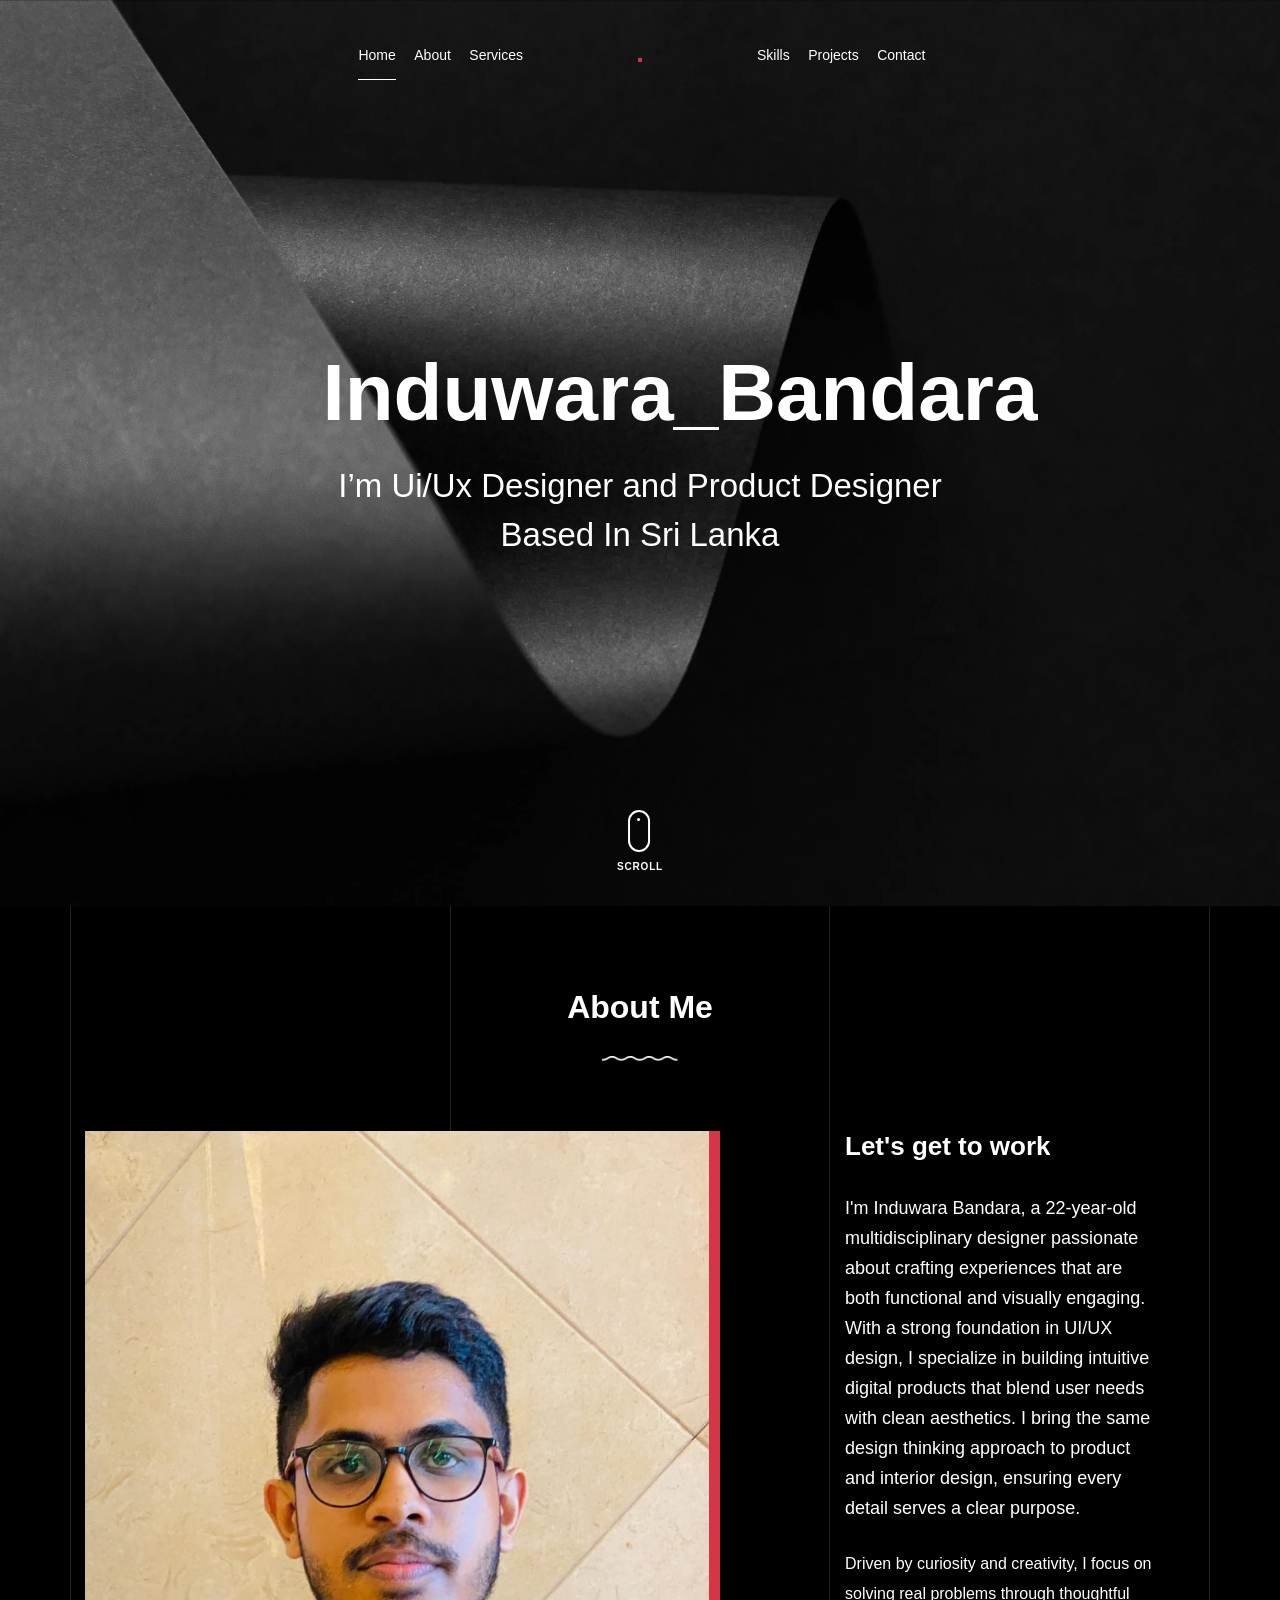
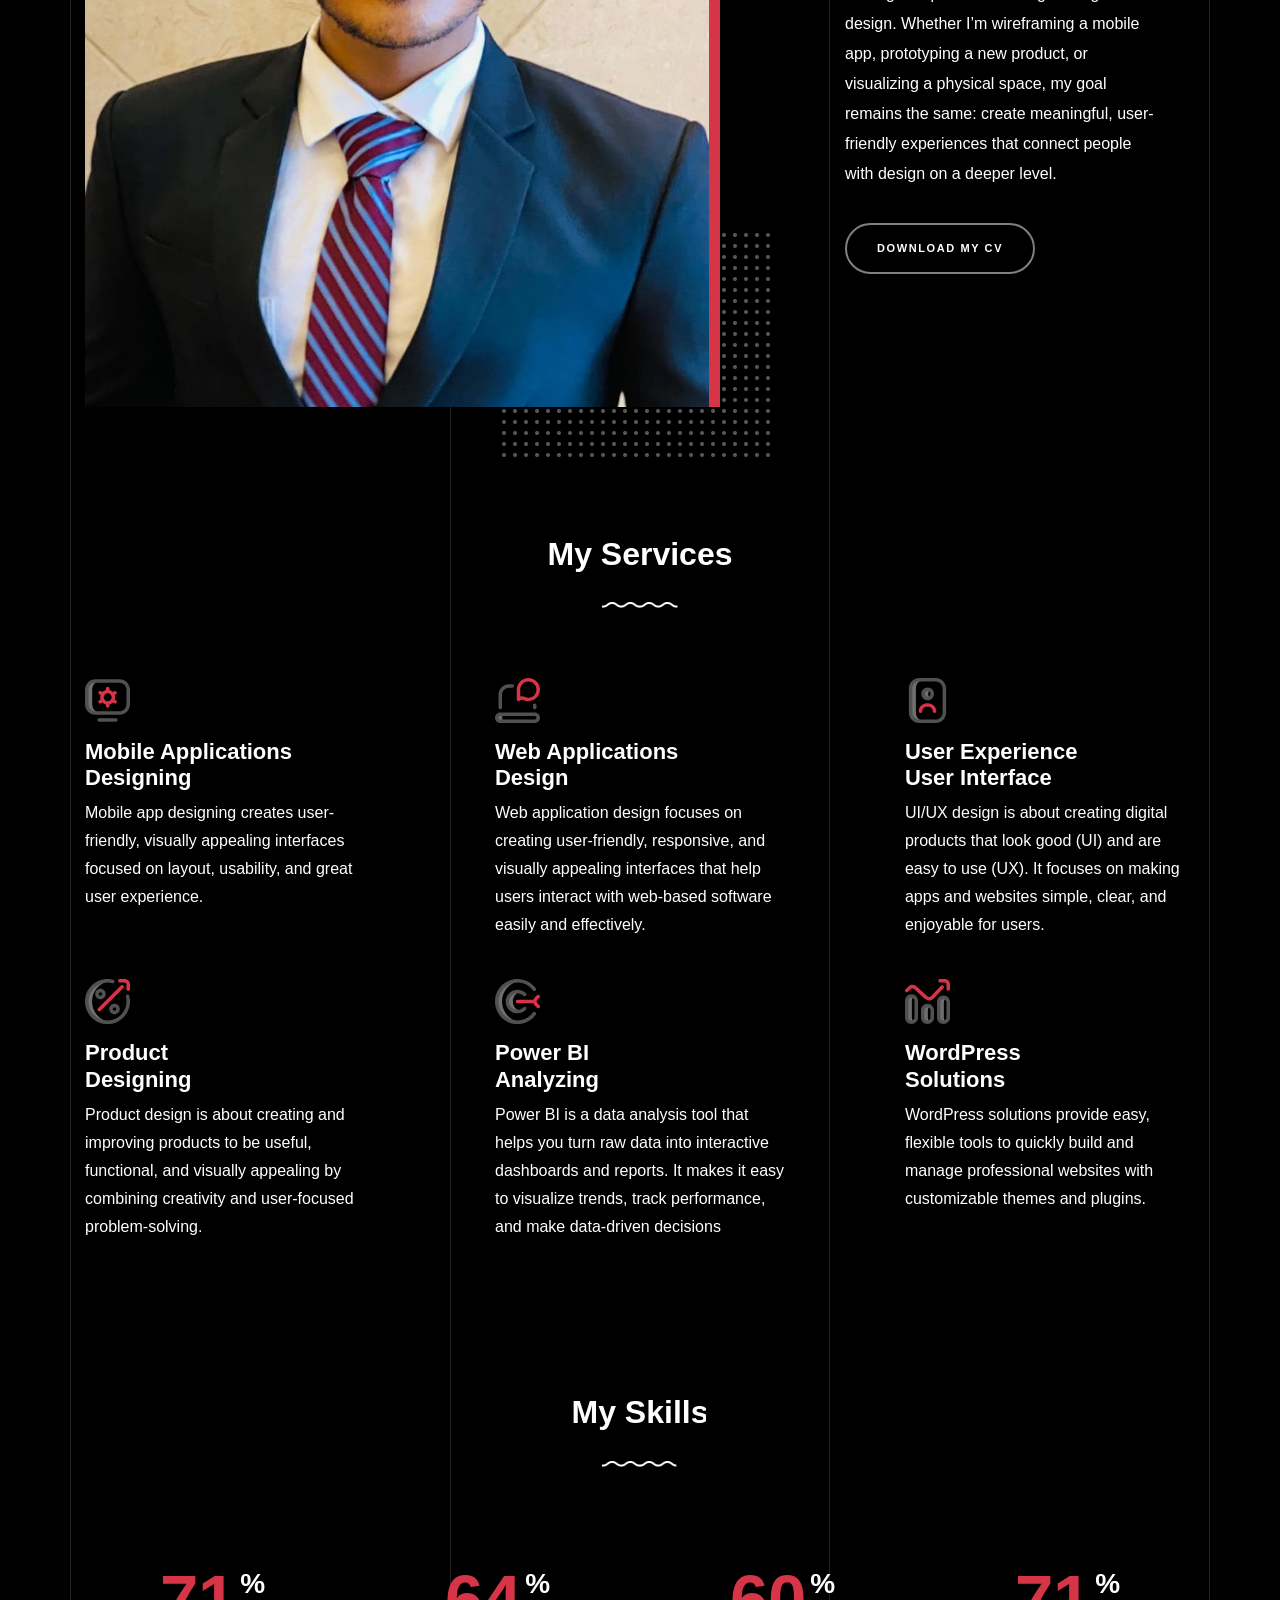
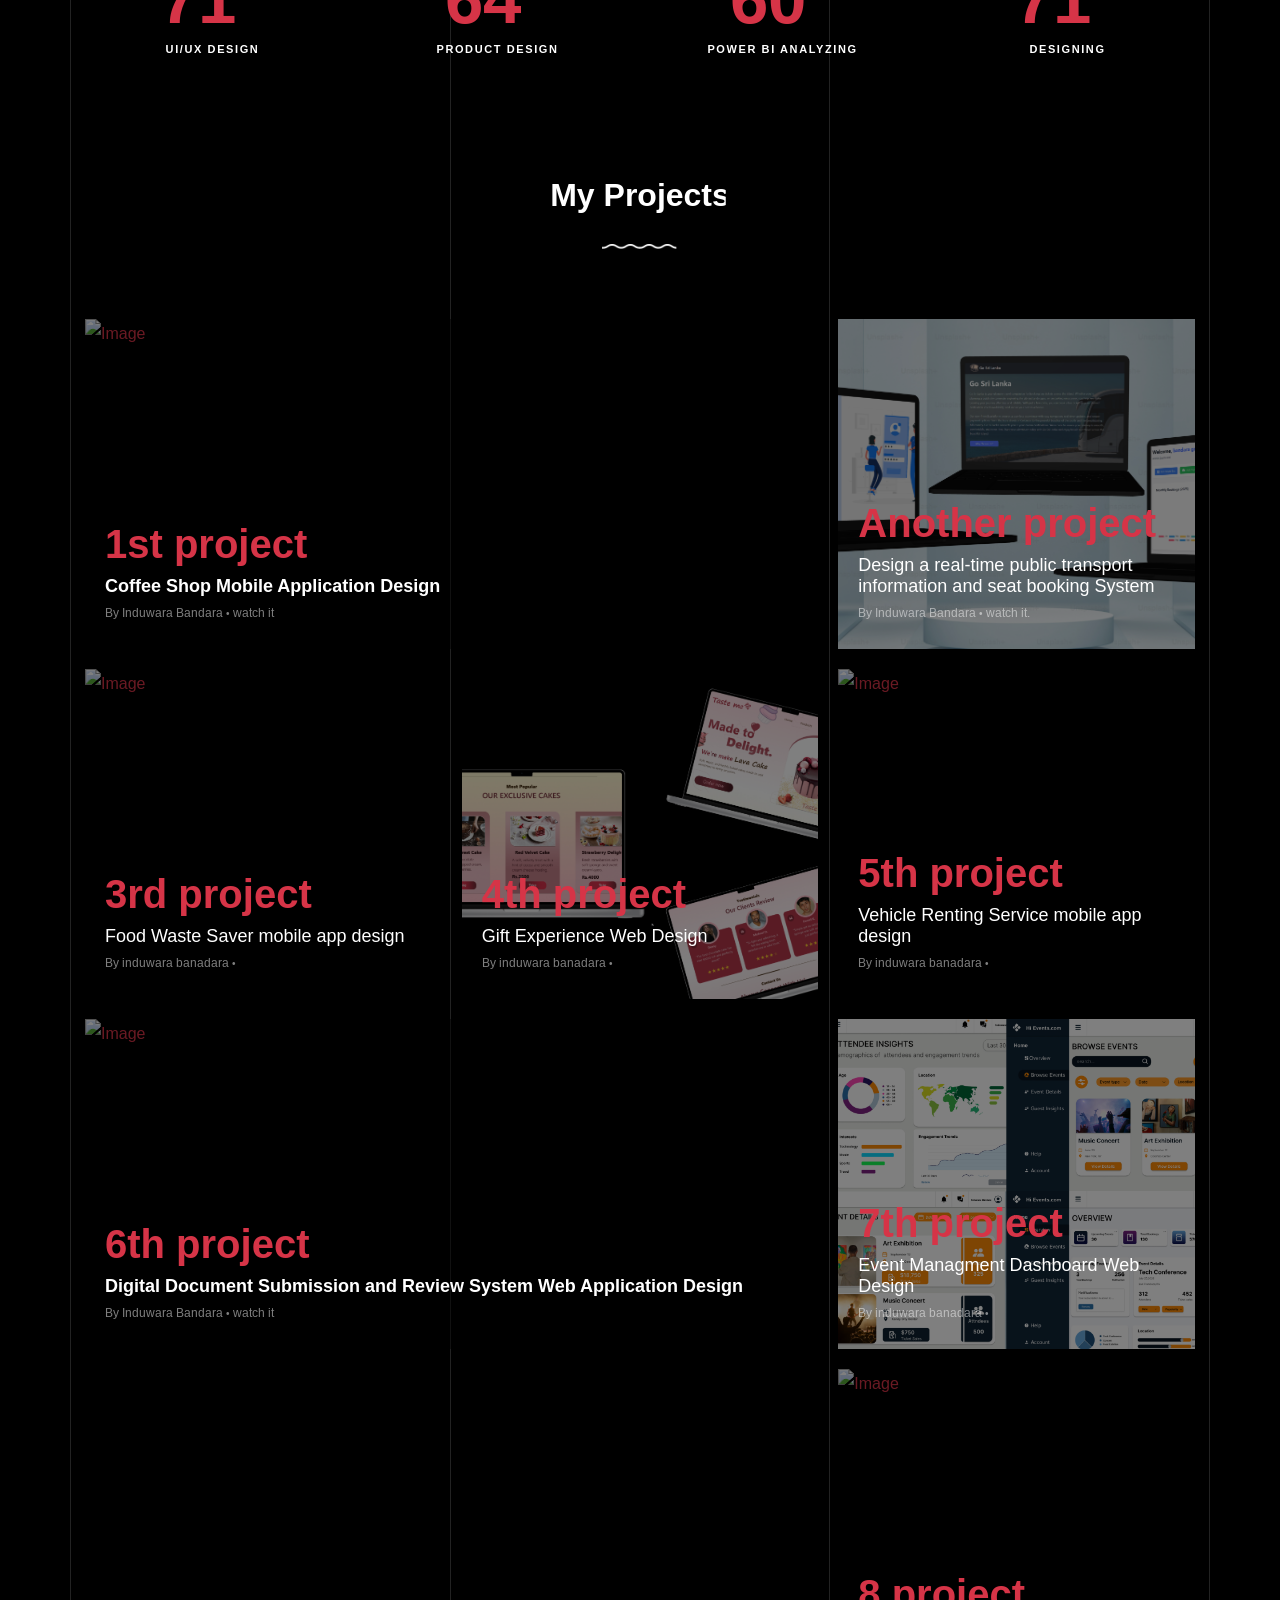
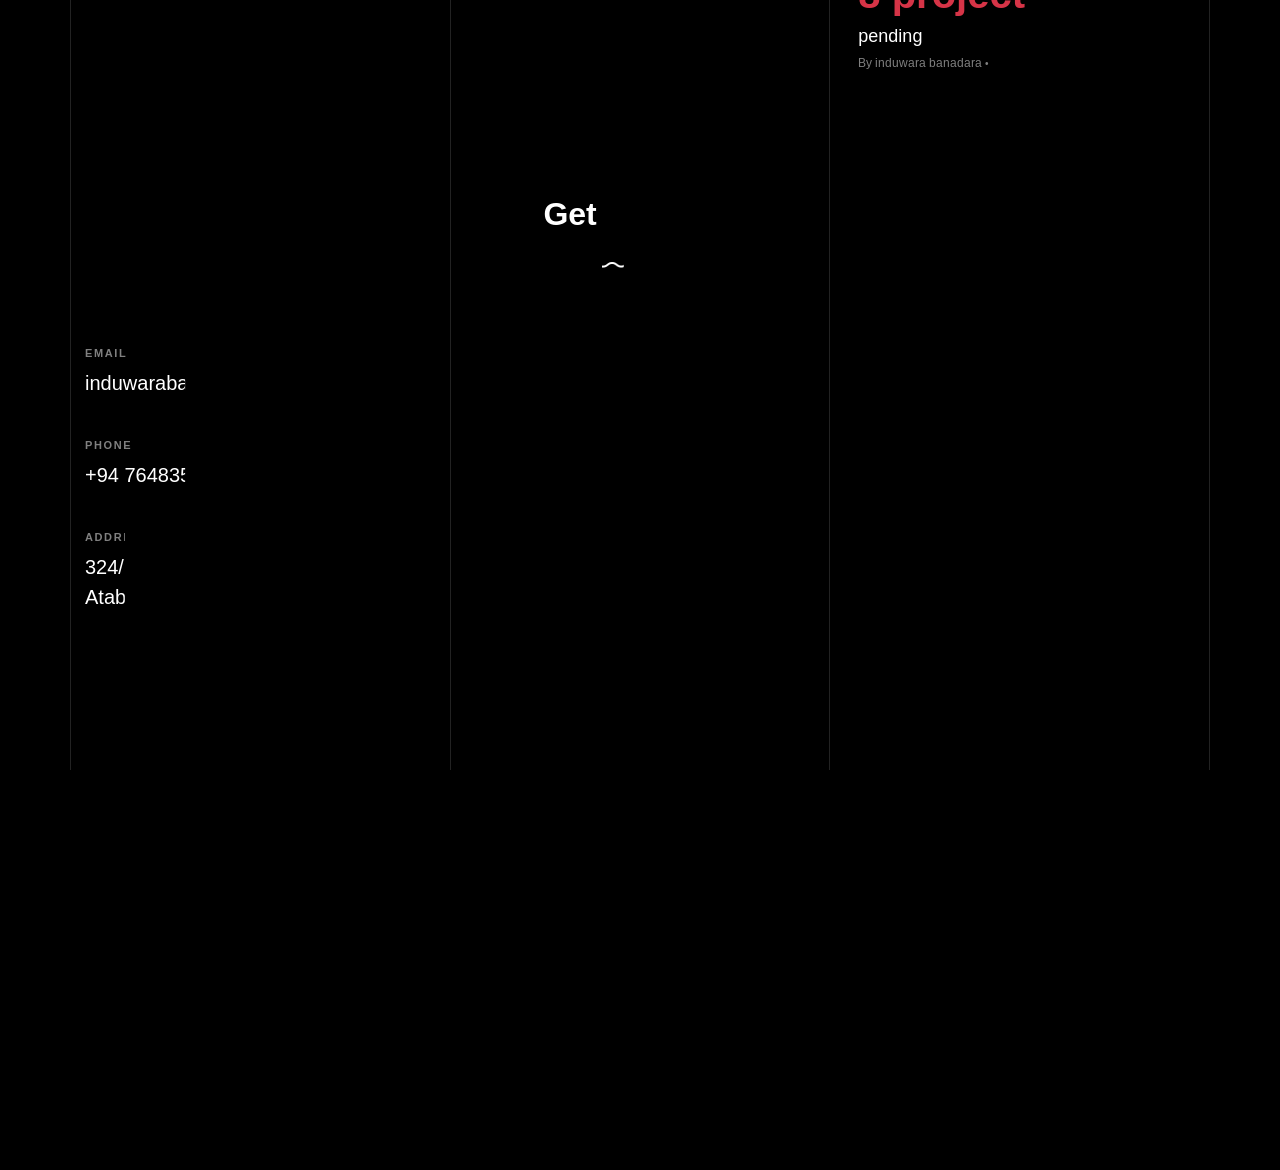
==== commit 0152d87e: "Update index.html" ====
--- a/index.html
+++ b/index.html
@@ -322,11 +322,11 @@
 
             </div>
             <div class="col-sm-6 col-md-6 col-lg-4 blog-post-entry" data-aos="fade-up" data-aos-delay="100">
-              <a href="portfolio-single-1.html" class="grid-item blog-item w-100 h-100">
+              <a href="portfolio-single-8.html" class="grid-item blog-item w-100 h-100">
                 <div class="overlay">
                   <div class="portfolio-item-content">
                     <h1><b>4th project</b></h1>
-                    <h3>Cake Shop web app design</h3>
+                    <h3>Gift Experience Web Design</h3>
                     <p class="post-meta">By induwara banadara <span class="small">&bullet;</span> </p>
                   </div>
                 </div>
@@ -376,15 +376,15 @@
 
             </div>
             <div class="col-sm-6 col-md-6 col-lg-4 blog-post-entry" data-aos="fade-up" data-aos-delay="100">
-              <a href="portfolio-single-8.html" class="grid-item blog-item w-100 h-100">
+              <a href="portfolio-single-.html" class="grid-item blog-item w-100 h-100">
                 <div class="overlay">
                   <div class="portfolio-item-content">
                     <h1><b>8 project</b></h1>
-                    <h3>Gift Experience Web Design</h3>
+                    <h3>pending</h3>
                     <p class="post-meta">By induwara banadara <span class="small">&bullet;</span> </p>
                   </div>
                 </div>
-                <img src="images/gift.jpg" class="lazyload" alt="Image" />
+                <img src="images/pending.jpg" class="lazyload" alt="Image" />
               </a>
             </div>
             <div class="col-sm-6 col-md-6 col-lg-8 blog-post-entry" data-aos="fade-up" data-aos-delay="0">
--- a/css/style.css
+++ b/css/style.css
@@ -70,7 +70,24 @@
   }
 }
 
-
+.unslate_co--footer {
+  position: fixed !important;
+  width: 100%;
+  background-color: #191919;
+  color: #fff;
+  left: 0;
+  right: 0;
+  bottom: 0px;
+  z-index: -1;
+  height: 400px;
+}
+
+@media (max-width: 991.98px) {
+  .unslate_co--footer {
+    height: auto !important;
+    position: relative !important;
+  }
+}
 
 .btn {
   font-size: 11px;
@@ -1712,8 +1729,7 @@
   text-align: center;
   font-weight: 300;
   color: rgba(255, 255, 255, 0.5);
-  background-color: #191919;
-  padding: 60px 0;
+  
 }
 
 .unslate_co--footer a {
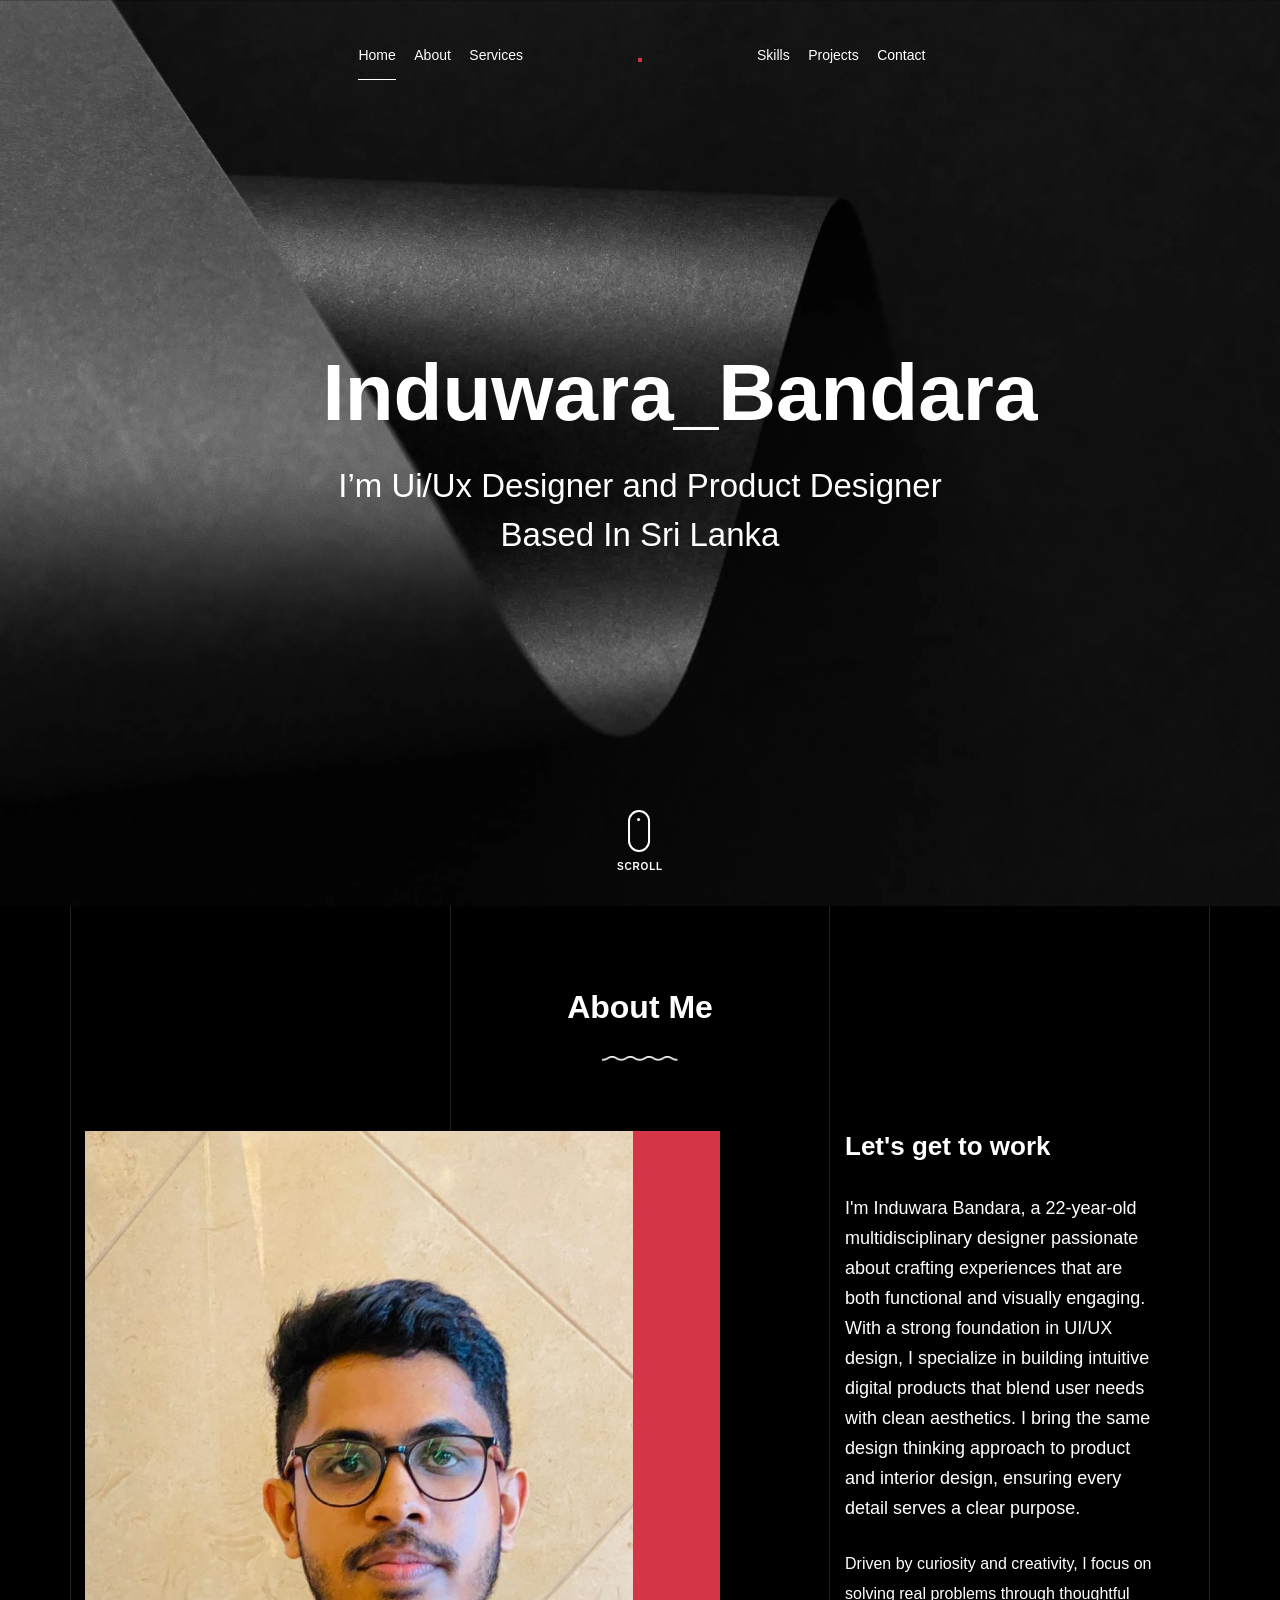
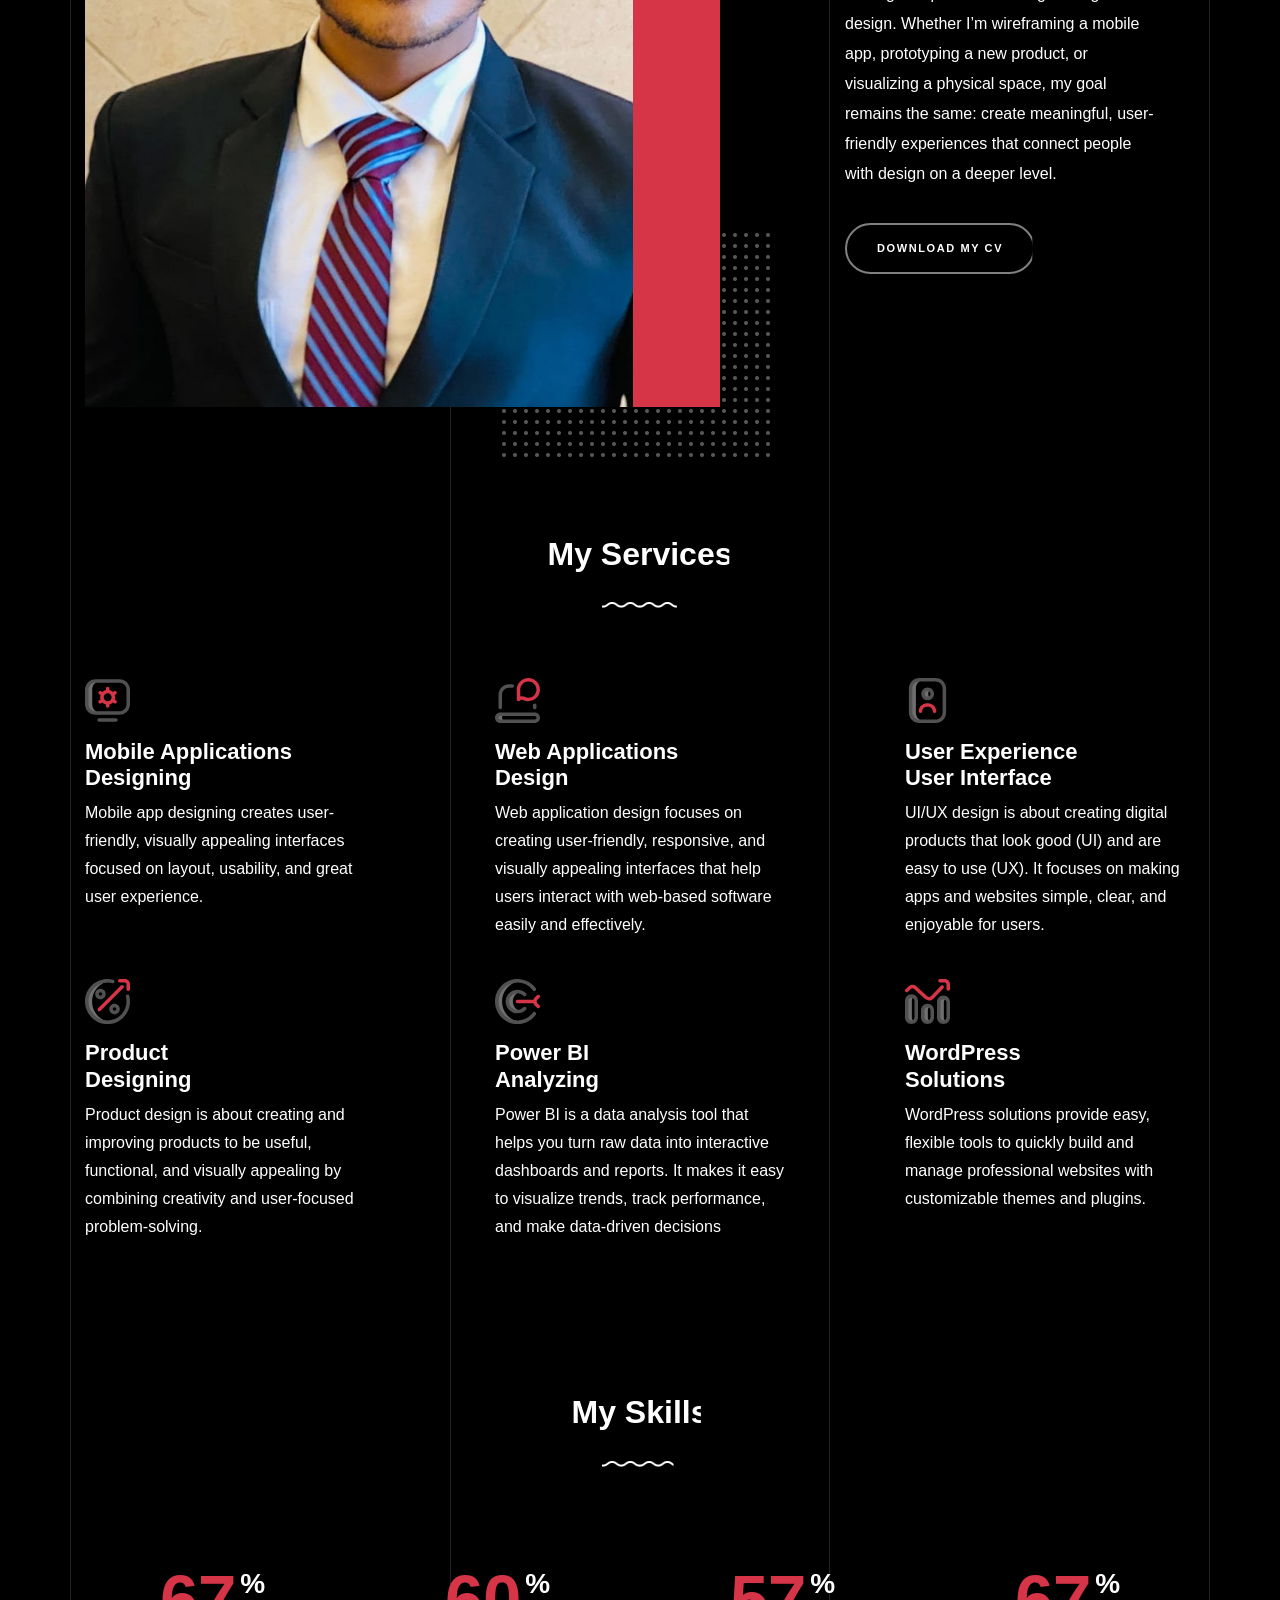
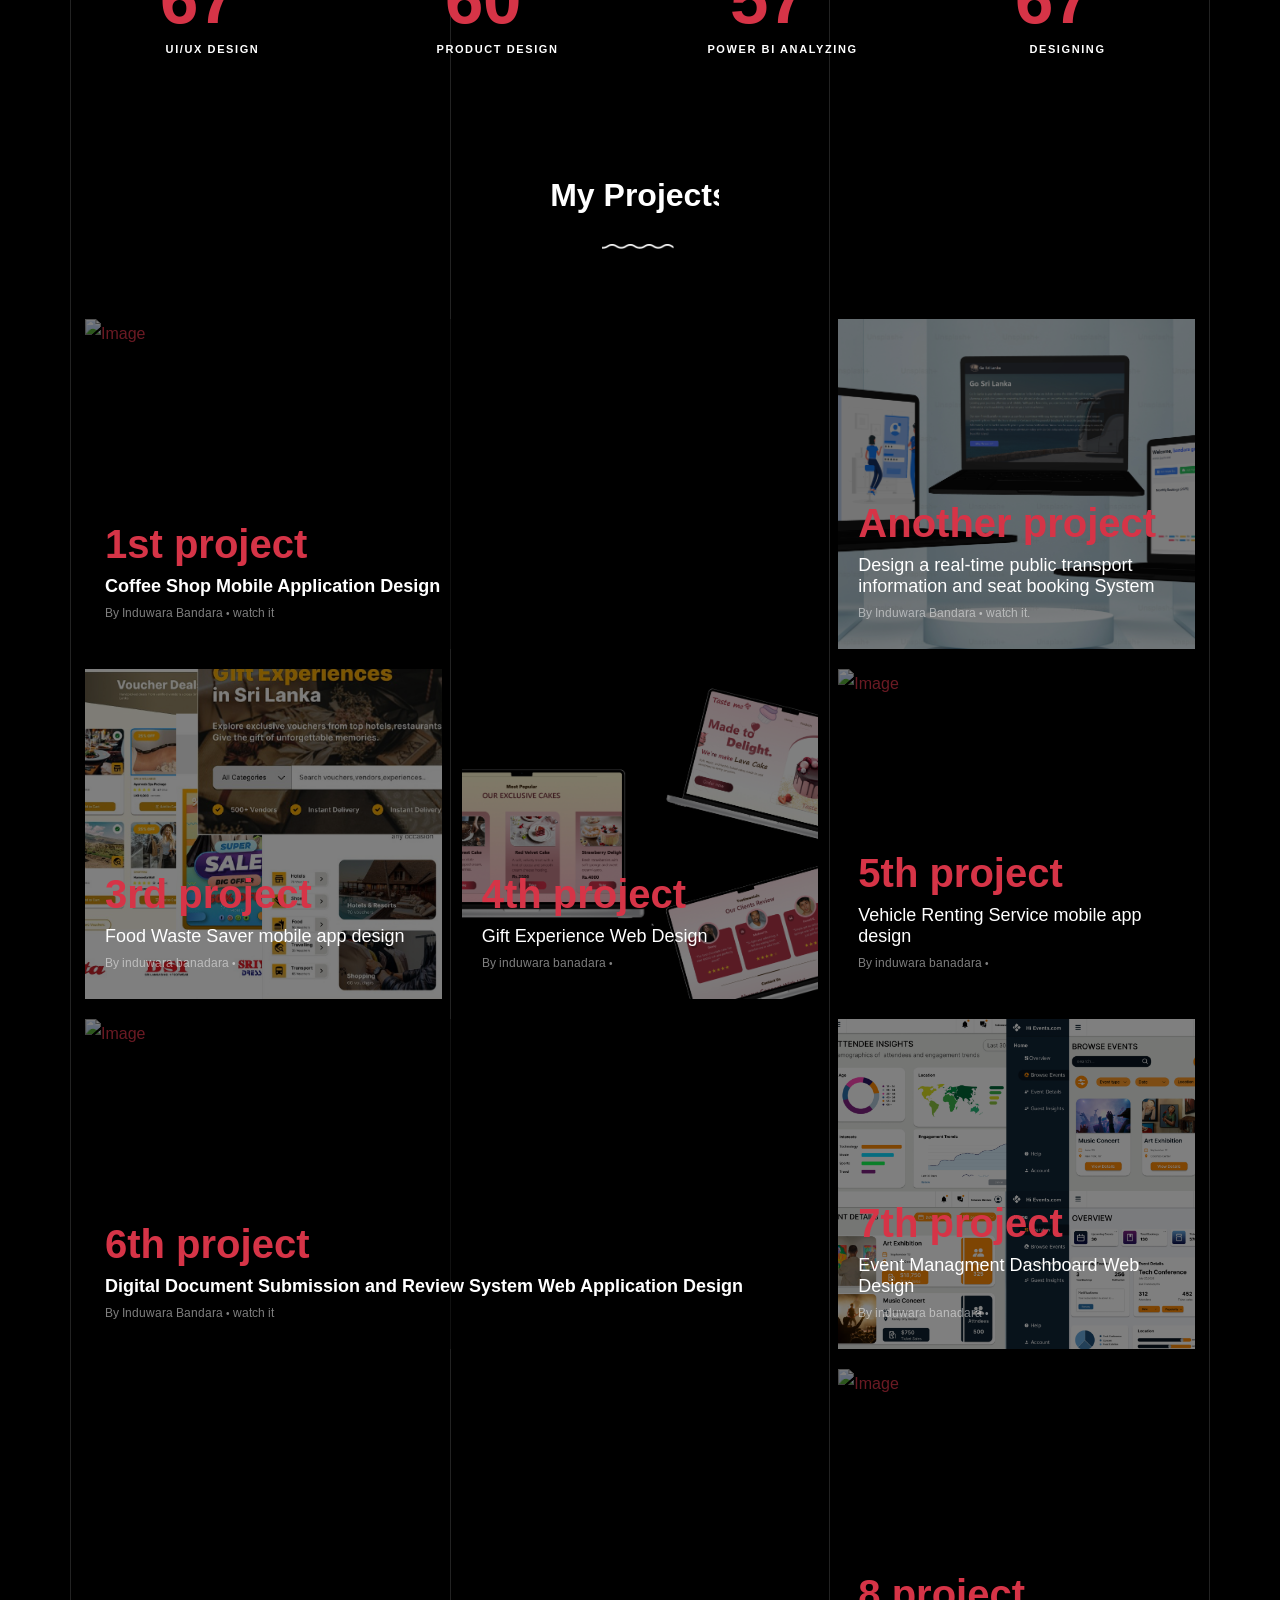
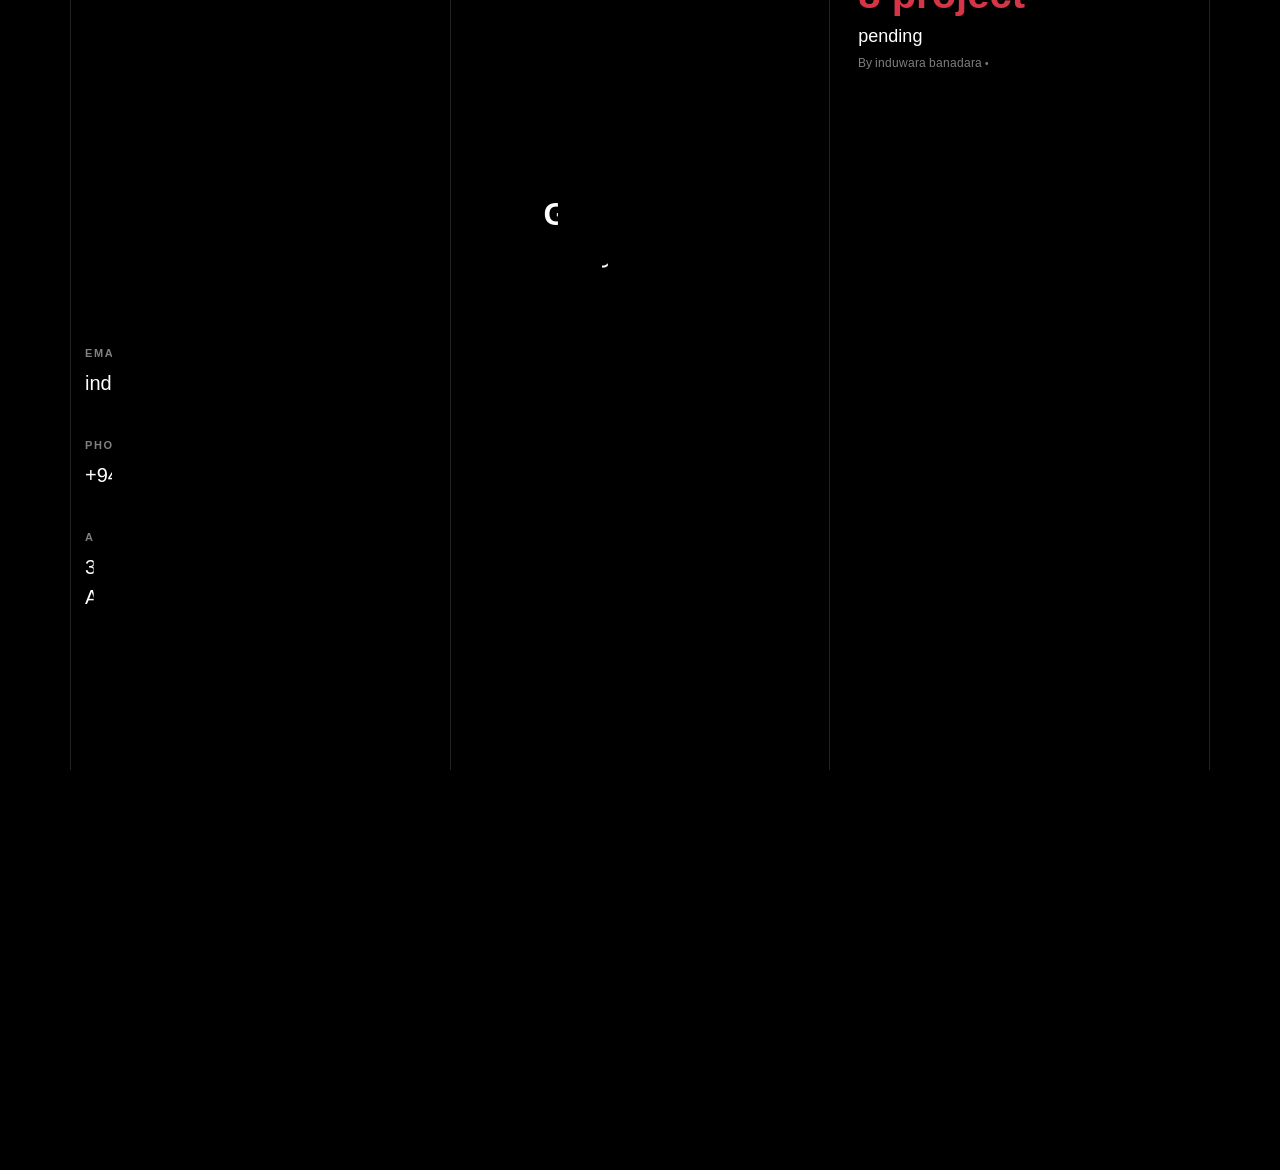
==== commit bf47dd51: "Update index.html" ====
--- a/index.html
+++ b/index.html
@@ -316,7 +316,7 @@
                     <p class="post-meta">By induwara banadara <span class="small">&bullet;</span> </p>
                   </div>
                 </div>
-                <img src="images/wel.jpg" class="lazyload" alt="Image" />
+                <img src="images/gift.jpg" class="lazyload" alt="Image" />
               </a>
 
 
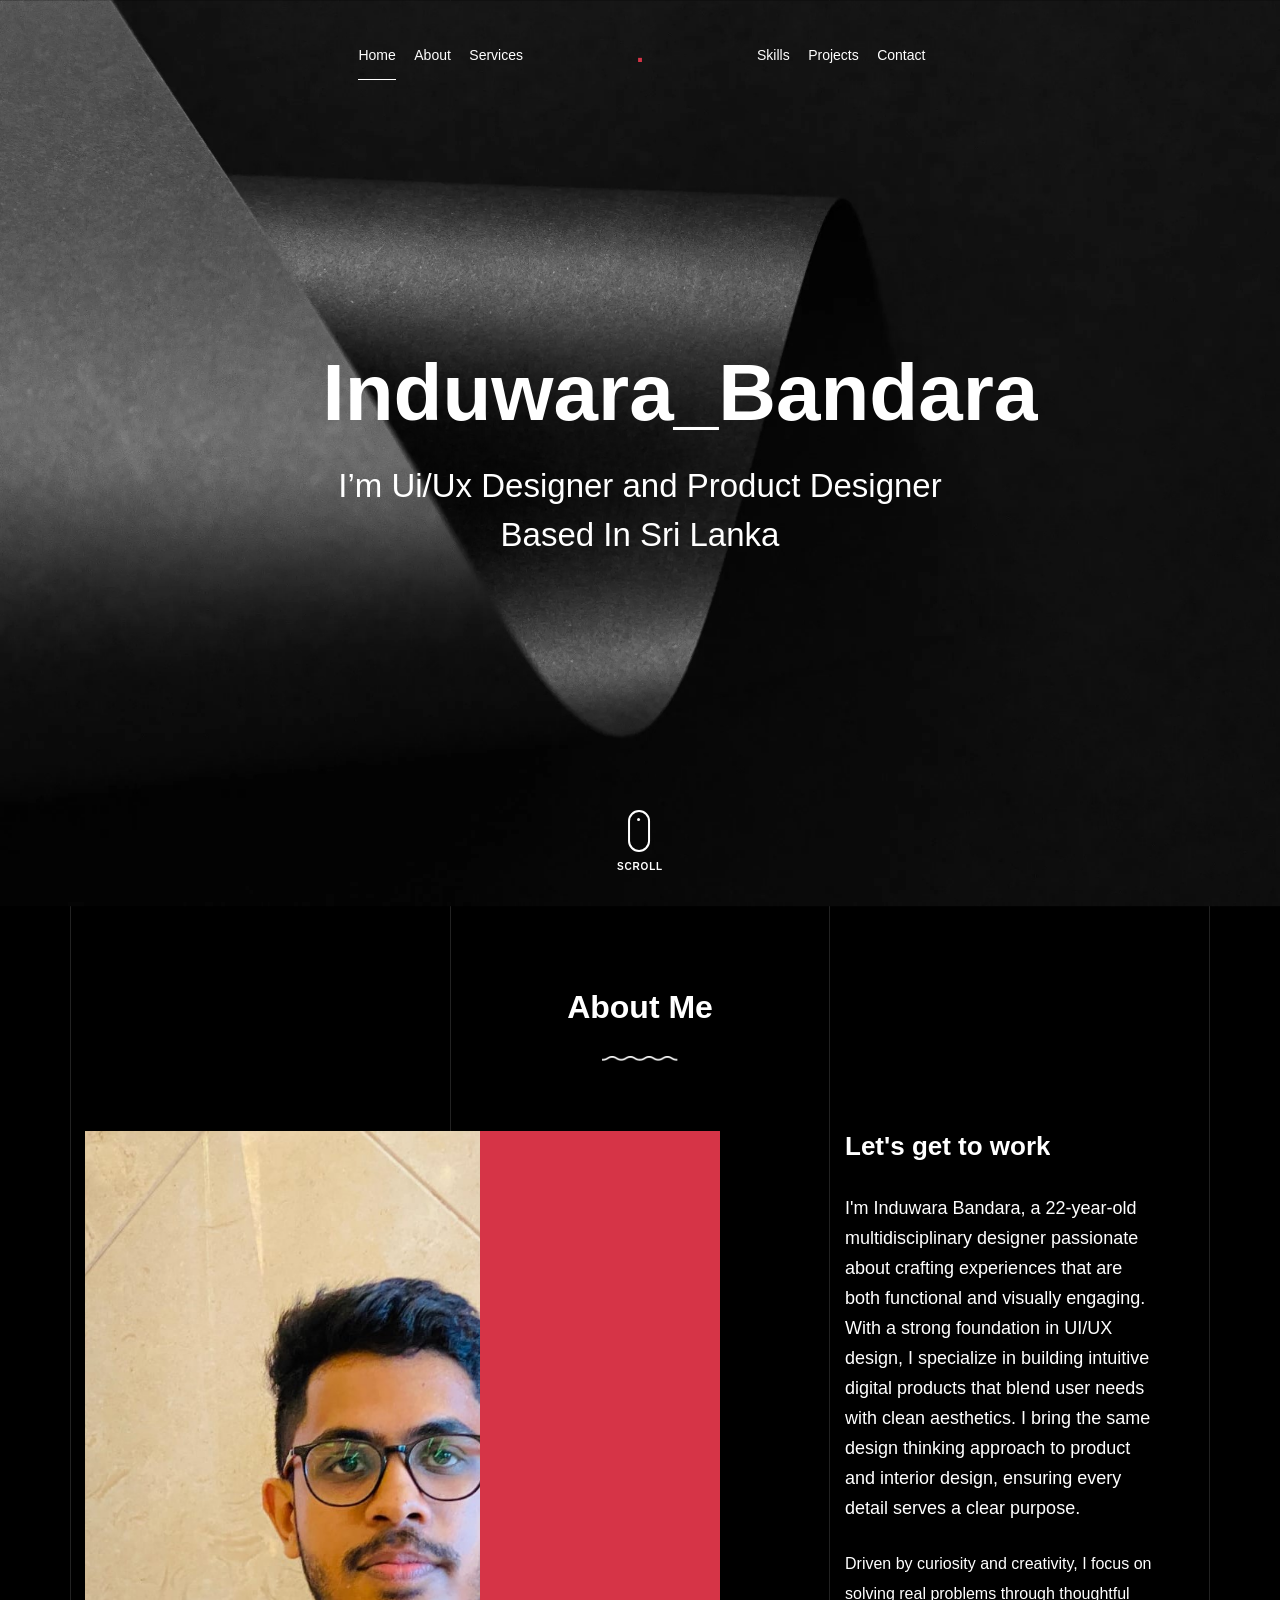
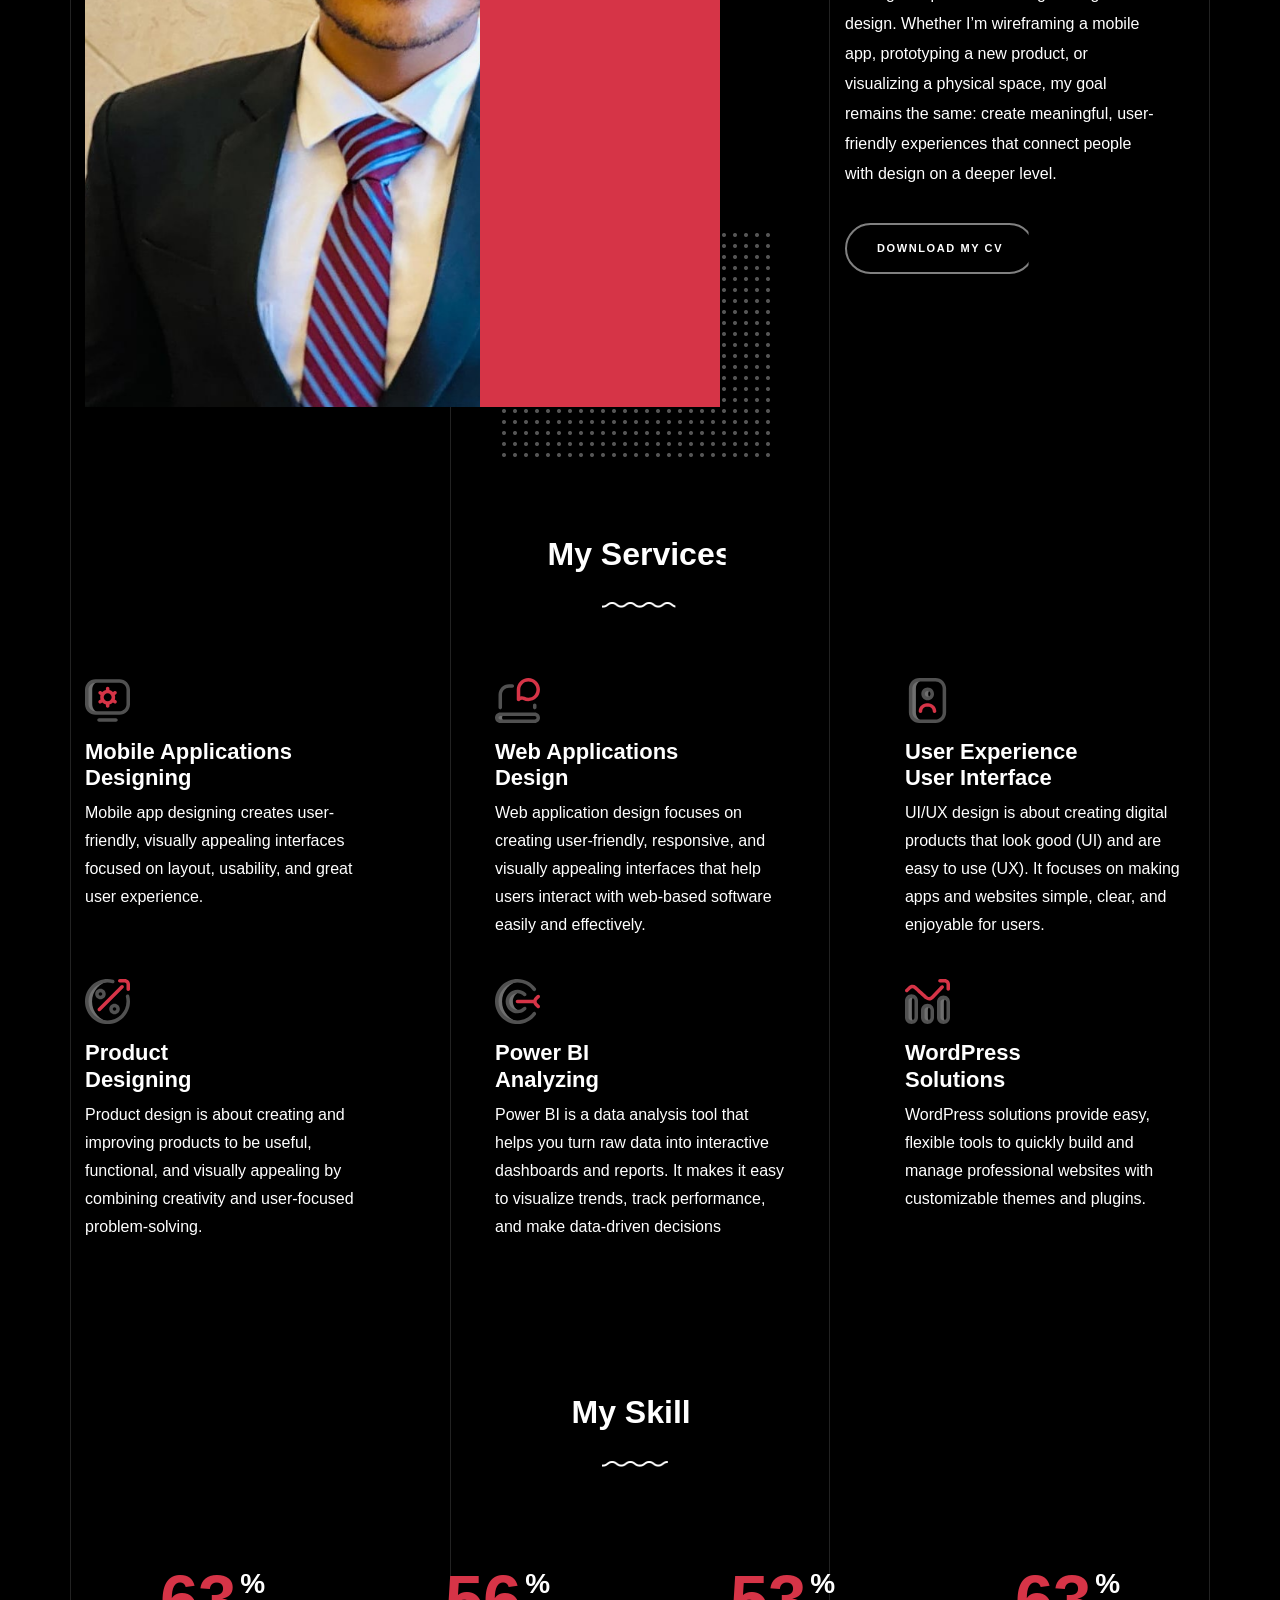
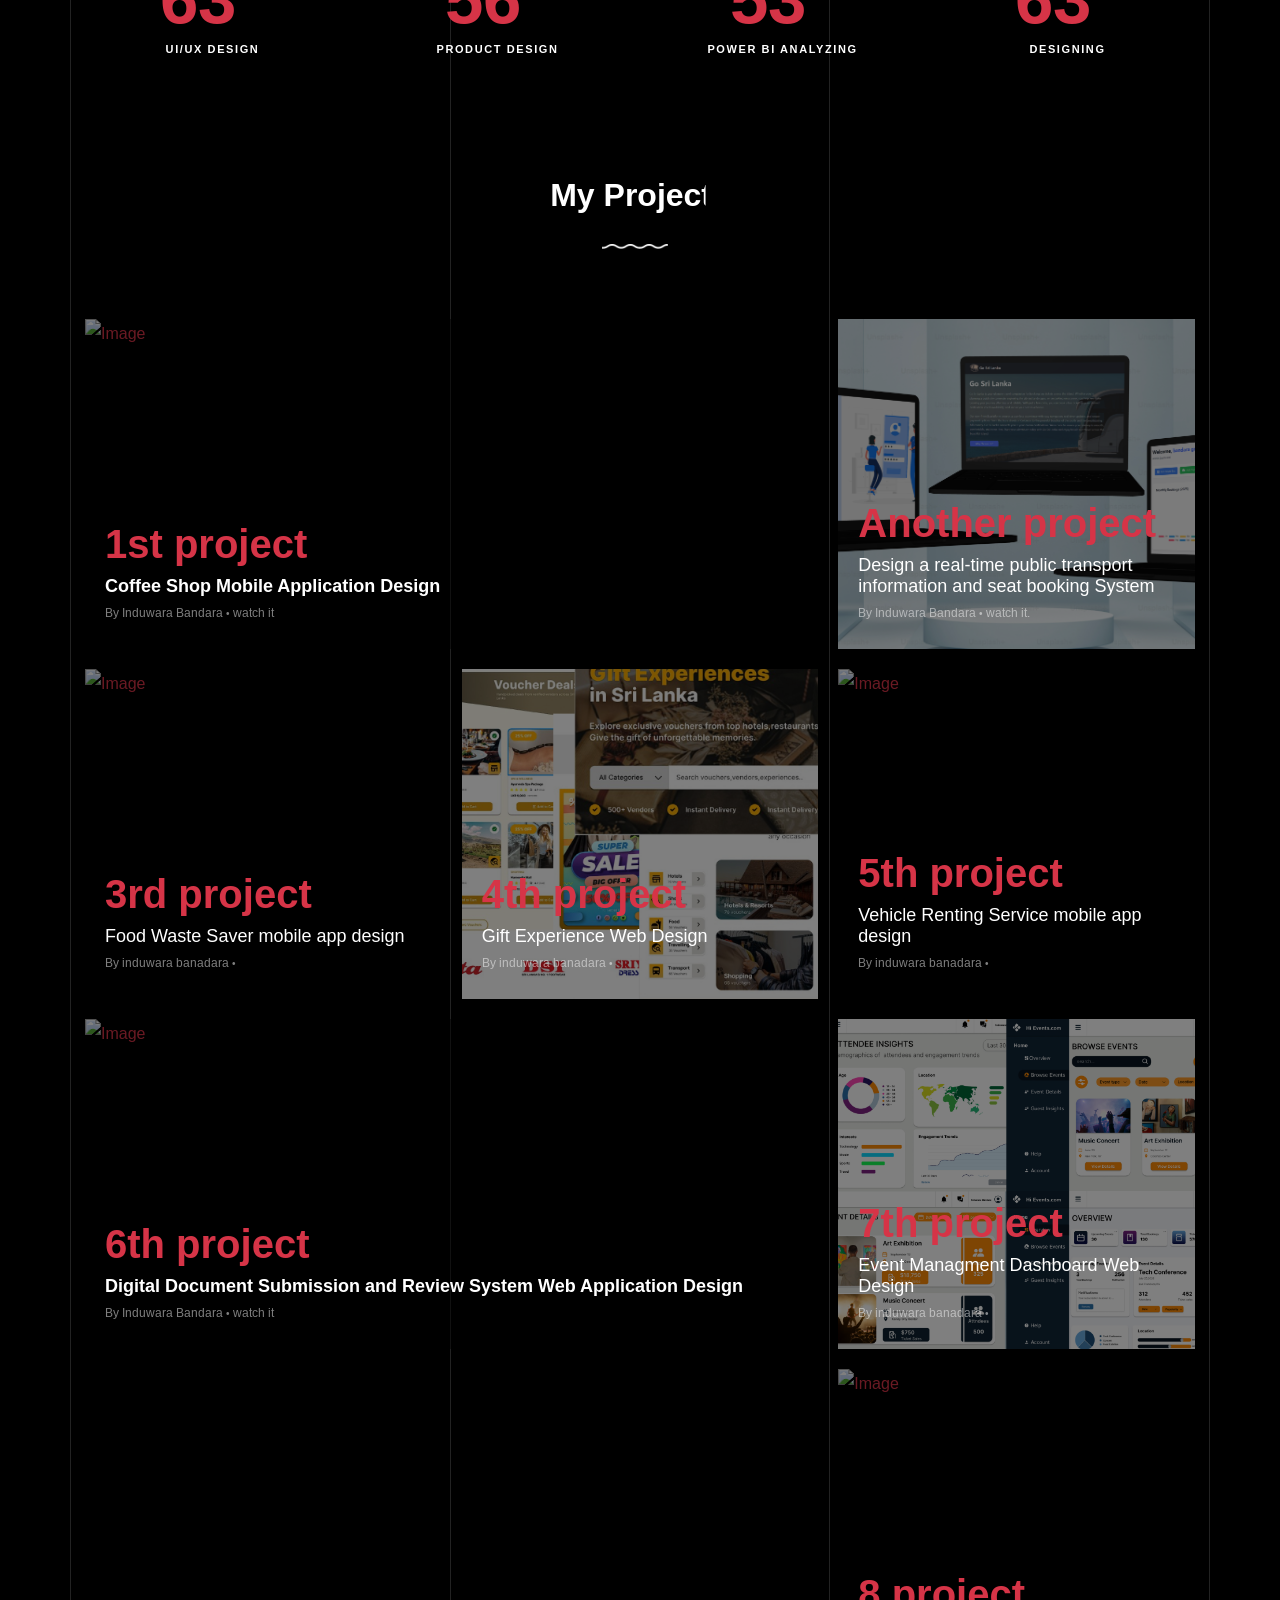
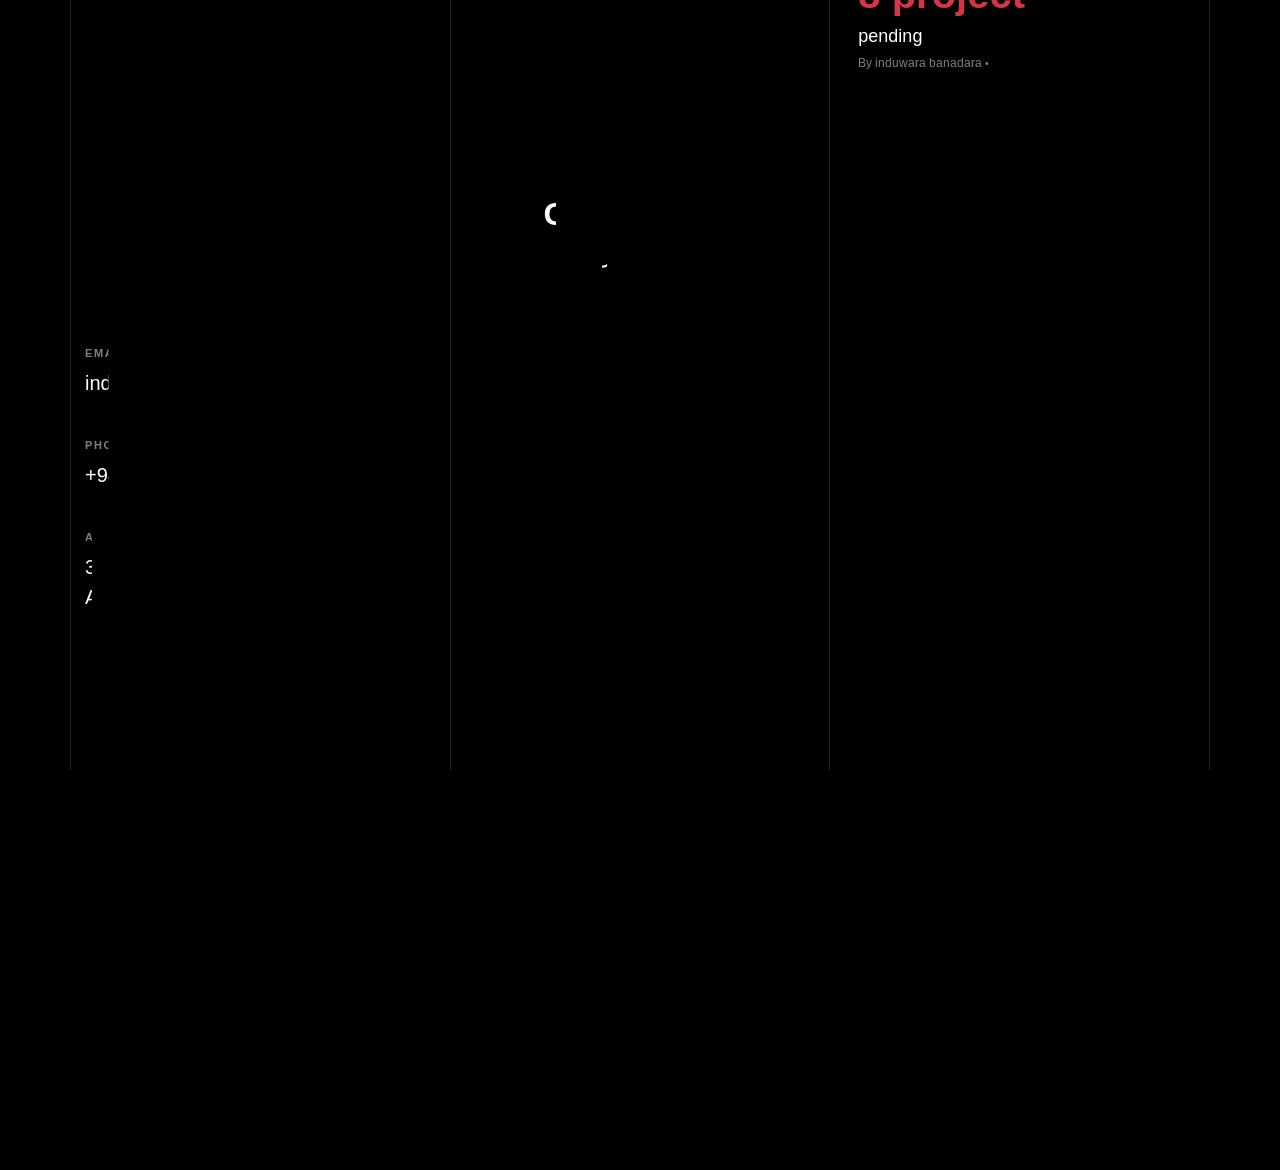
==== commit ad3f412f: "Update index.html" ====
--- a/index.html
+++ b/index.html
@@ -316,7 +316,7 @@
                     <p class="post-meta">By induwara banadara <span class="small">&bullet;</span> </p>
                   </div>
                 </div>
-                <img src="images/gift.jpg" class="lazyload" alt="Image" />
+                <img src="images/wel.jpg" class="lazyload" alt="Image" />
               </a>
 
 
@@ -330,7 +330,7 @@
                     <p class="post-meta">By induwara banadara <span class="small">&bullet;</span> </p>
                   </div>
                 </div>
-                <img src="images/ckmain.jpg" class="lazyload" alt="Image" />
+                <img src="images/gift.jpg" class="lazyload" alt="Image" />
               </a>
             </div>
             <div class="col-sm-6 col-md-6 col-lg-4 blog-post-entry" data-aos="fade-up" data-aos-delay="100">
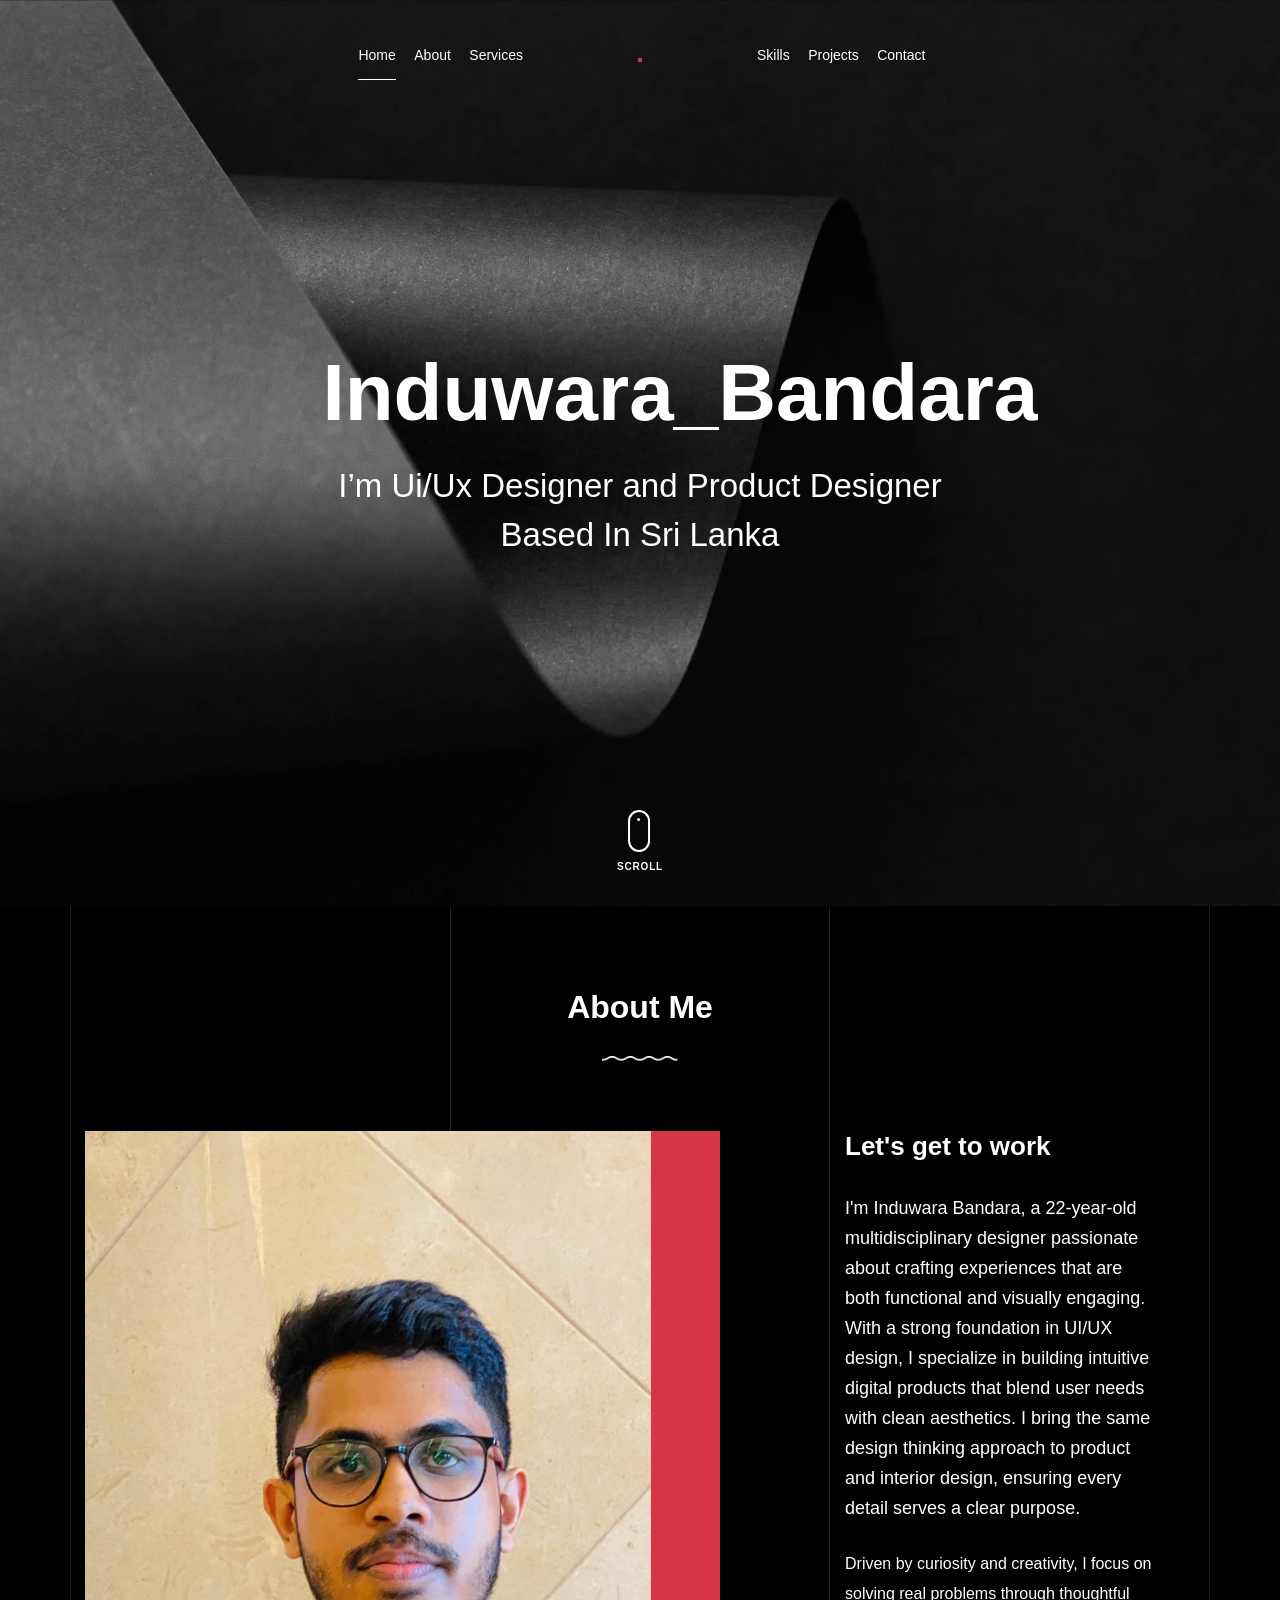
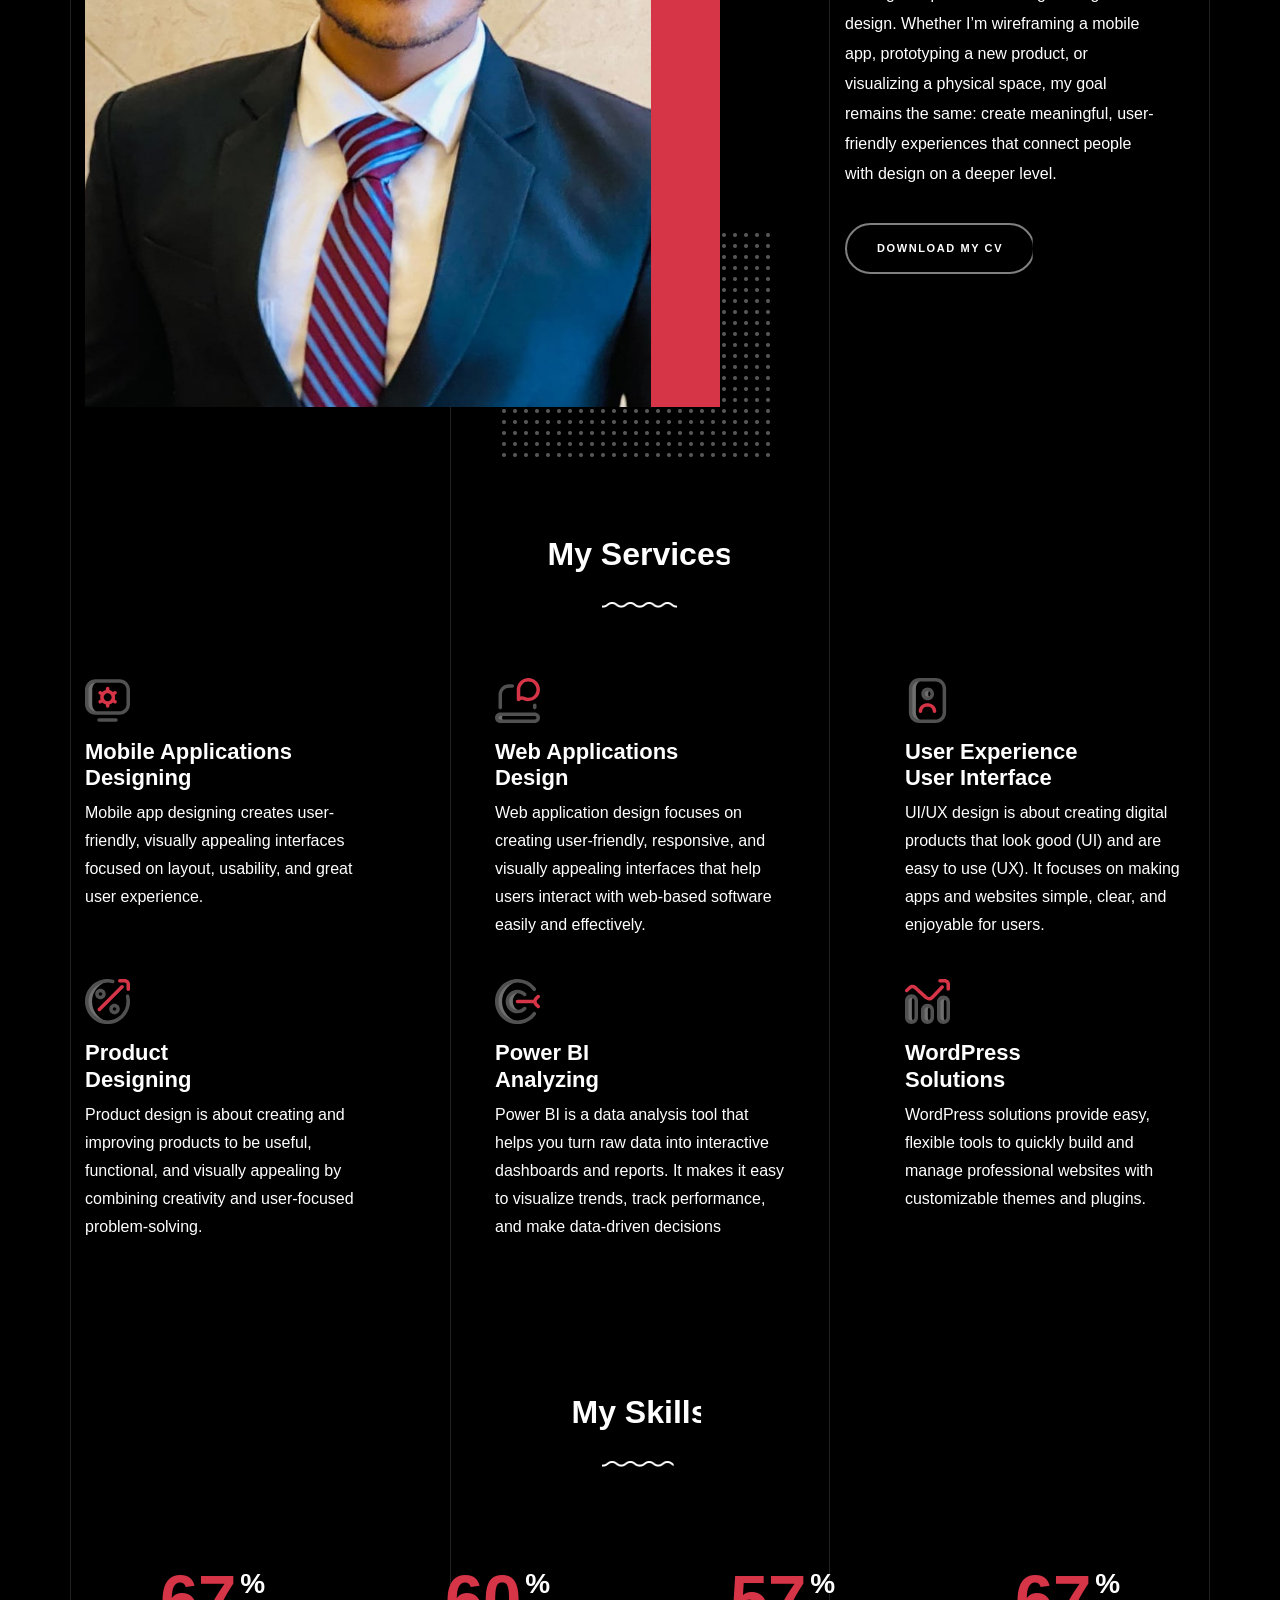
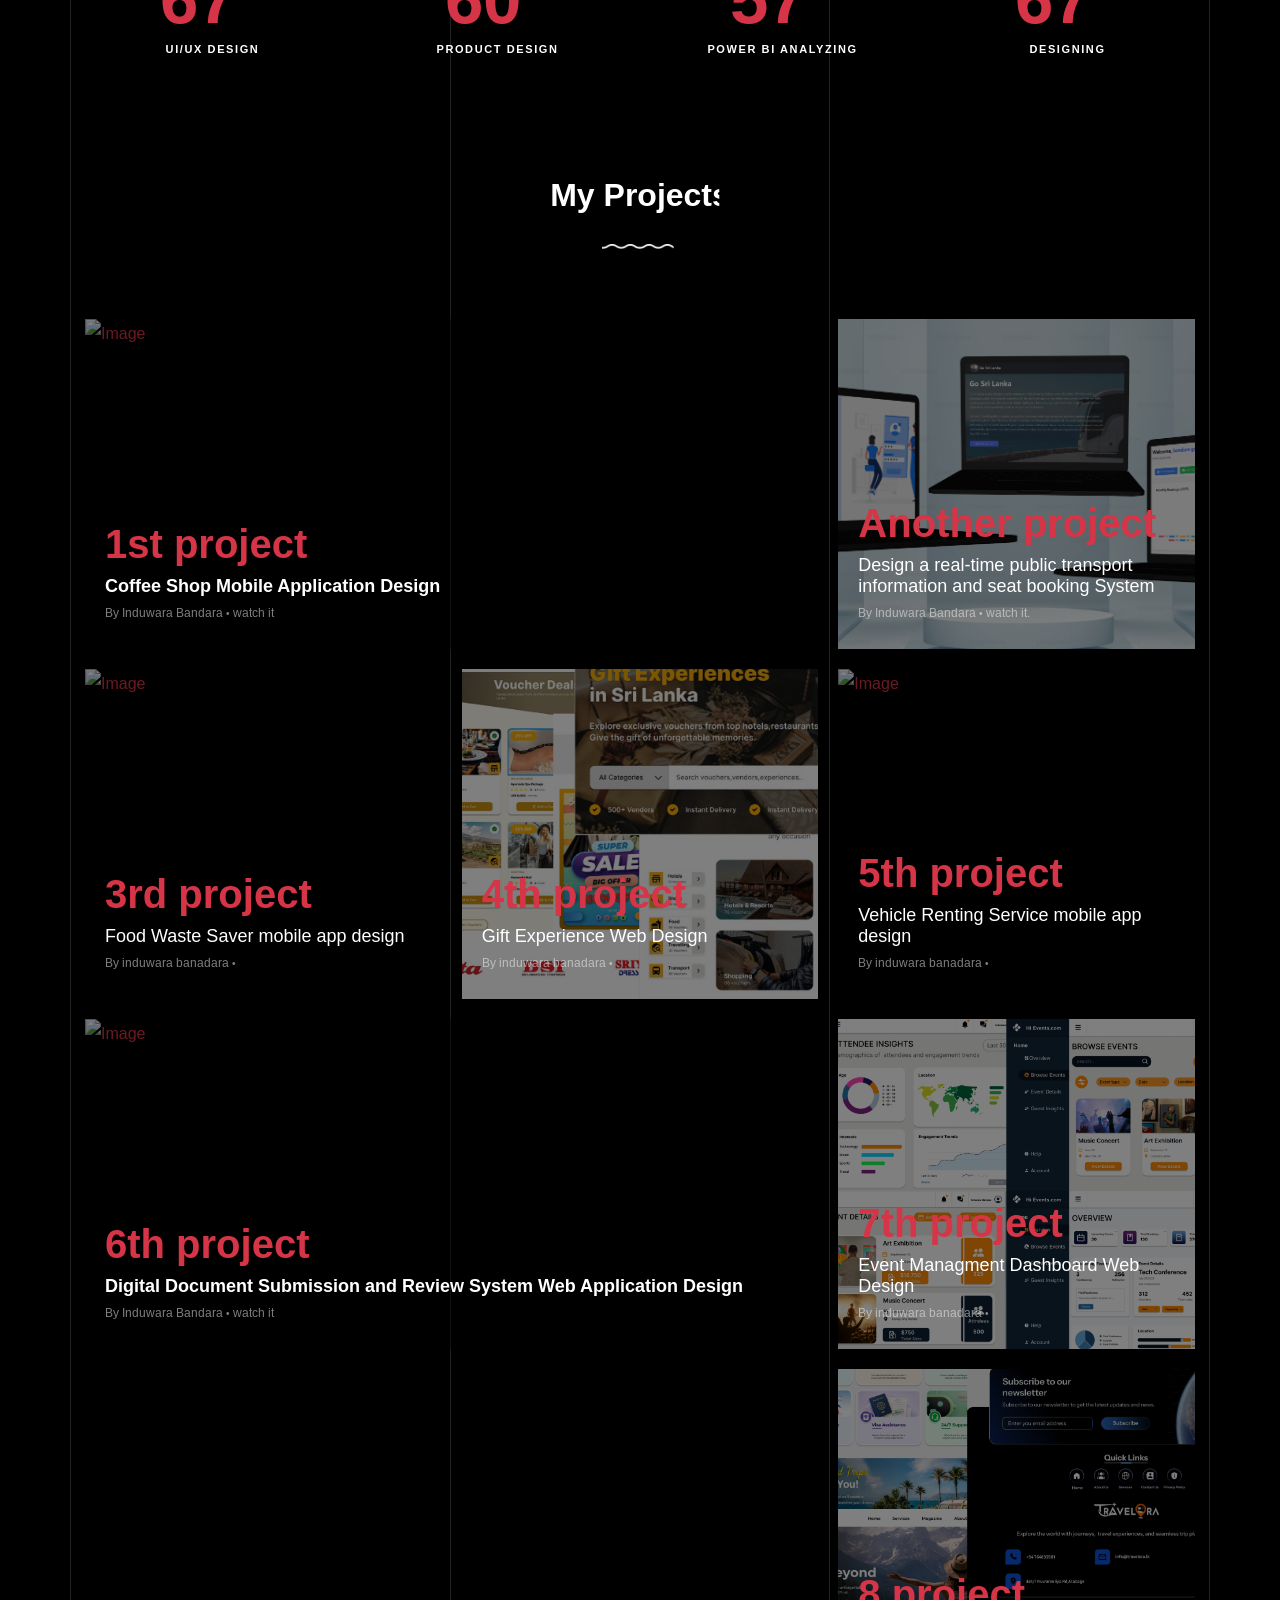
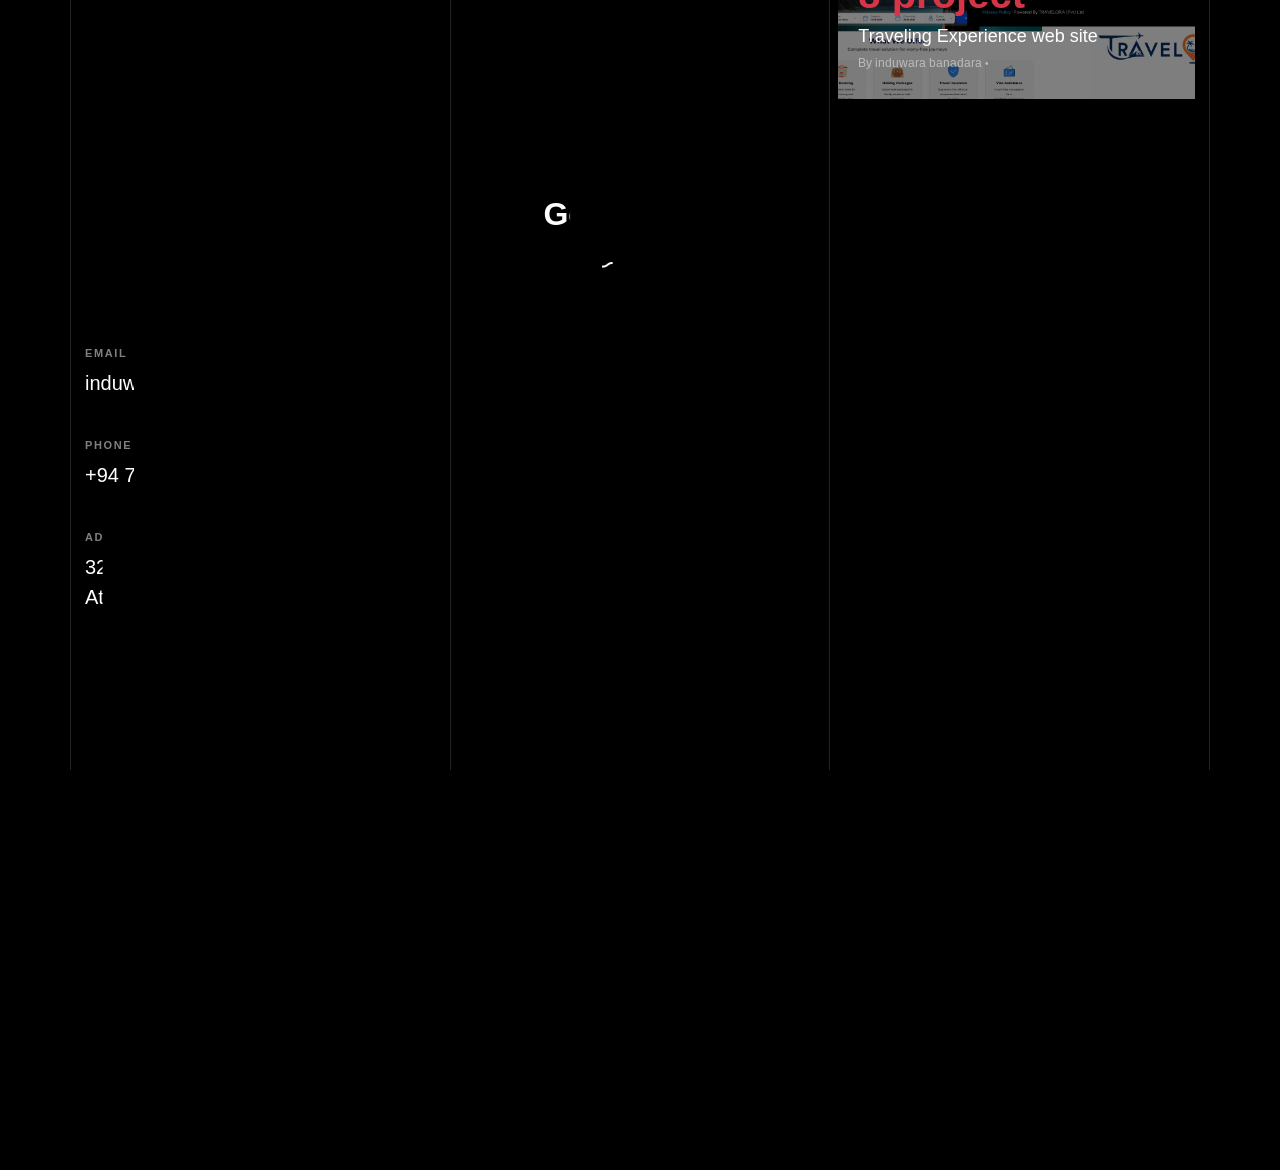
==== commit 5125c301: "Update index.html" ====
--- a/index.html
+++ b/index.html
@@ -376,15 +376,15 @@
 
             </div>
             <div class="col-sm-6 col-md-6 col-lg-4 blog-post-entry" data-aos="fade-up" data-aos-delay="100">
-              <a href="portfolio-single-.html" class="grid-item blog-item w-100 h-100">
+              <a href="portfolio-single-8.html" class="grid-item blog-item w-100 h-100">
                 <div class="overlay">
                   <div class="portfolio-item-content">
                     <h1><b>8 project</b></h1>
-                    <h3>pending</h3>
+                    <h3>Traveling Experience web site</h3>
                     <p class="post-meta">By induwara banadara <span class="small">&bullet;</span> </p>
                   </div>
                 </div>
-                <img src="images/pending.jpg" class="lazyload" alt="Image" />
+                <img src="images/t.jpg" class="lazyload" alt="Image" />
               </a>
             </div>
             <div class="col-sm-6 col-md-6 col-lg-8 blog-post-entry" data-aos="fade-up" data-aos-delay="0">
